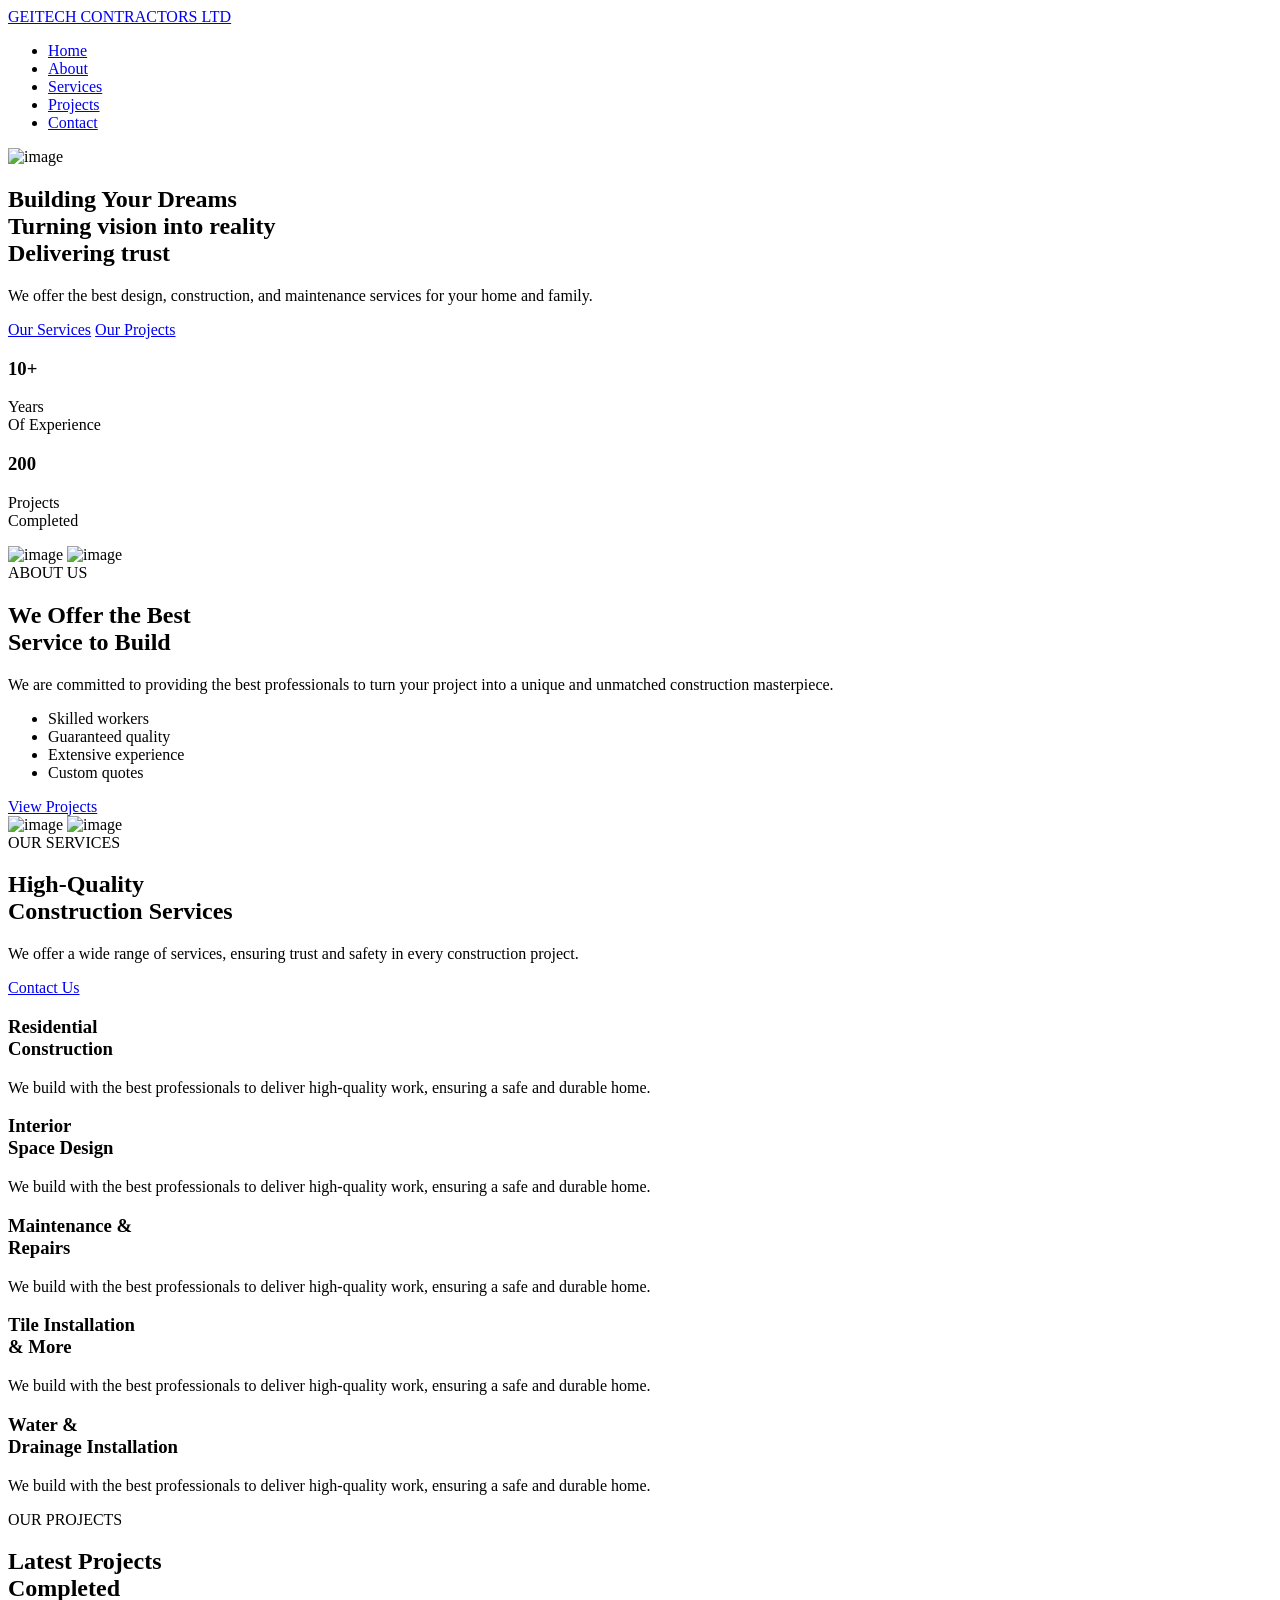
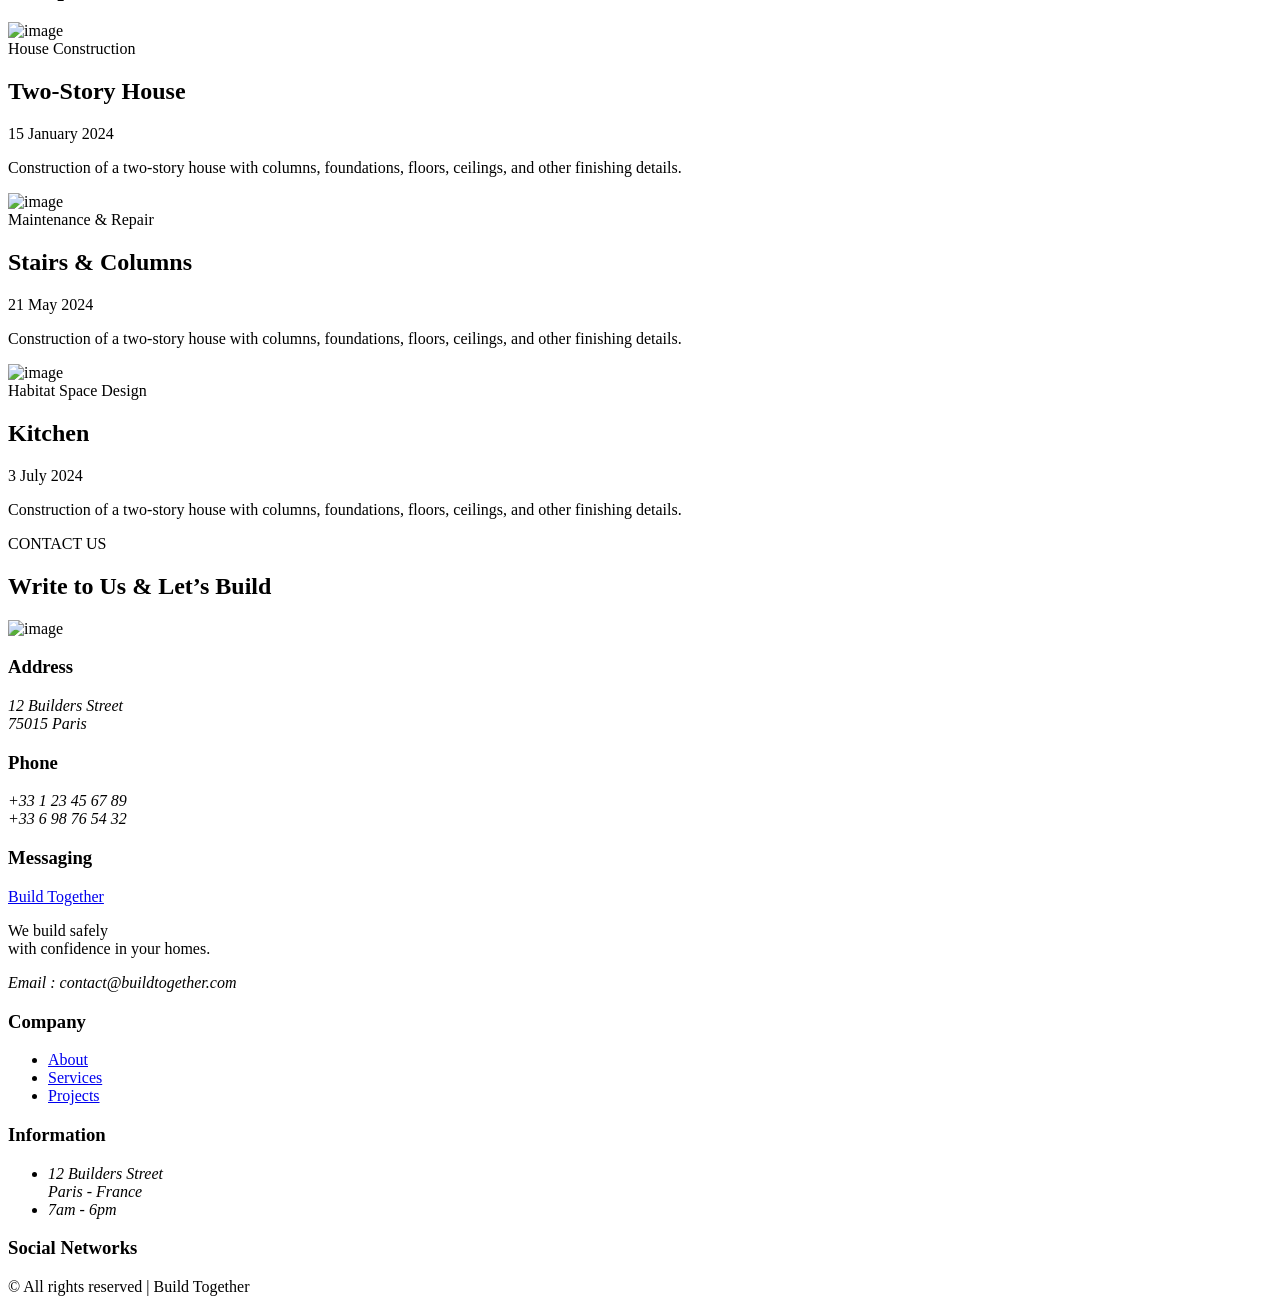
==== index.html @ 243b71b0 "Translate landing page copy to English" ====
<!DOCTYPE html>
<html lang="en">
  <head>
    <meta charset="UTF-8" />
    <meta name="viewport" content="width=device-width, initial-scale=1.0" />

    <!--=============== FAVICON ===============-->
    <link
      rel="shortcut icon"
      href="assets/img/favicon.png"
      type="image/x-icon" />

    <!--=============== REMIXICONS ===============-->
    <link
      rel="stylesheet"
      href="https://cdnjs.cloudflare.com/ajax/libs/remixicon/4.2.0/remixicon.css" />

    <!--=============== SWIPER CSS ===============-->
    <link rel="stylesheet" href="assets/css/swiper-bundle.min.css" />

    <!--=============== CSS ===============-->
    <link rel="stylesheet" href="assets/css/styles.css" />

    <title>Geitech Contractors Company Limited</title>
  </head>
  <body>
    <!--==================== HEADER ====================-->
    <header class="header" id="header">
      <nav class="nav container">
        <a href="#" class="nav__logo">
          <i class="ri-building-3-line"></i>
          <span>GEITECH CONTRACTORS LTD</span>
        </a>

        <div class="nav__menu" id="nav-menu">
          <ul class="nav__list">
            <li>
              <a href="#home" class="nav__link">Home</a>
            </li>

            <li>
              <a href="#about" class="nav__link">About</a>
            </li>

            <li>
              <a href="#services" class="nav__link">Services</a>
            </li>

            <li>
              <a href="#projects" class="nav__link">Projects</a>
            </li>

            <li>
              <a href="#contact" class="nav__link button">Contact</a>
            </li>
          </ul>

          <!-- Close Button -->
          <div class="nav__close" id="nav-close">
            <i class="ri-close-large-line"></i>
          </div>
        </div>

        <!-- Toggle button -->
        <div class="nav__toggle" id="nav-toggle">
          <i class="ri-apps-2-line"></i>
        </div>
      </nav>
    </header>

    <!--==================== MAIN ====================-->
    <main class="main">
      <!--==================== HOME ====================-->
      <section class="home section" id="home">
        <img
          src="assets/img/home-lines-bg.svg"
          alt="image"
          class="home__lines" />

        <div class="home__container container grid">
          <div class="home__content grid">
            <div class="home__data">
              <h1 class="home__title">
                Building Your Dreams <br />
                Turning vision into reality <br />
                Delivering trust
              </h1>

              <p class="home__description">
                We offer the best design, construction, and maintenance services for your home and family.
              </p>

              <div class="home__buttons">
                <a href="#services" class="button">Our Services</a>

                <a href="#projects" class="button__link">
                  <span>Our Projects</span>
                  <i class="ri-arrow-right-line"></i>
                </a>
              </div>
            </div>

            <div class="home__info">
              <div>
                <h3 class="home__info-title">10+</h3>
                <p class="home__info-description">Years<br />Of Experience</p>
              </div>

              <div>
                <h3 class="home__info-title">200</h3>
                <p class="home__info-description">
                  Projects <br />
                  Completed
                </p>
              </div>
            </div>
          </div>

          <div class="home__images">
            <img
              src="assets/img/home-img-1.png"
              alt="image"
              class="home__img-1" />
            <img
              src="assets/img/home-img-2.png"
              alt="image"
              class="home__img-2" />
          </div>
        </div>
      </section>

      <!--==================== ABOUT ====================-->
      <section class="about section" id="about">
        <div class="about__container container grid">
          <div class="about__data">
            <span class="section__subtitle">ABOUT US</span>
            <h2 class="section__title">
              We Offer the Best <br />
              Service to Build
            </h2>

            <p class="about__description">
              We are committed to providing the best professionals to turn your
              project into a unique and unmatched construction masterpiece.
            </p>

            <ul class="about__list grid">
              <li class="about__list-item">
                <i class="ri-checkbox-circle-line"></i>
                <span>Skilled workers</span>
              </li>

              <li class="about__list-item">
                <i class="ri-checkbox-circle-line"></i>
                <span>Guaranteed quality</span>
              </li>

              <li class="about__list-item">
                <i class="ri-checkbox-circle-line"></i>
                <span>Extensive experience</span>
              </li>

              <li class="about__list-item">
                <i class="ri-checkbox-circle-line"></i>
                <span>Custom quotes</span>
              </li>
            </ul>

            <a href="#projects" class="button">View Projects</a>
          </div>

          <div class="about__images">
            <img
              src="assets/img/about-img-1.png"
              alt="image"
              class="about__img-1" />
            <img
              src="assets/img/about-img-2.png"
              alt="image"
              class="about__img-2" />
          </div>
        </div>
      </section>
      <!--==================== SERVICES ====================-->
      <section class="services section" id="services">
        <div class="services__container container grid">
          <div class="services__data">
            <div>
              <span class="section__subtitle">OUR SERVICES</span>
              <h2 class="section__title">
                High-Quality <br />
                Construction Services
              </h2>
            </div>

            <p class="services__description">
              We offer a wide range of services, ensuring trust and safety in every construction project.
            </p>

            <a href="#contact" class="button">Contact Us</a>
          </div>

          <div class="services__swiper swiper">
            <div class="swiper-wrapper">
              <article class="services__card swiper-slide">
                <div class="services__icon">
                  <i class="ri-building-line"></i>
                </div>

                <h3 class="services__title">
                  Residential <br />
                  Construction
                </h3>

                <p>
                  We build with the best professionals to deliver high-quality work,
                  ensuring a safe and durable home.
                </p>
              </article>

              <article class="services__card swiper-slide">
                <div class="services__icon">
                  <i class="ri-home-office-line"></i>
                </div>

                <h3 class="services__title">
                  Interior <br />
                  Space Design
                </h3>

                <p>
                  We build with the best professionals to deliver high-quality work,
                  ensuring a safe and durable home.
                </p>
              </article>

              <article class="services__card swiper-slide">
                <div class="services__icon">
                  <i class="ri-tools-line"></i>
                </div>

                <h3 class="services__title">
                  Maintenance & <br />
                  Repairs
                </h3>

                <p>
                  We build with the best professionals to deliver high-quality work,
                  ensuring a safe and durable home.
                </p>
              </article>

              <article class="services__card swiper-slide">
                <div class="services__icon">
                  <i class="ri-box-3-line"></i>
                </div>

                <h3 class="services__title">
                  Tile Installation <br />
                  & More
                </h3>

                <p>
                  We build with the best professionals to deliver high-quality work,
                  ensuring a safe and durable home.
                </p>
              </article>

              <article class="services__card swiper-slide">
                <div class="services__icon">
                  <i class="ri-drop-line"></i>
                </div>
                <h3 class="services__title">
                  Water & <br />
                  Drainage Installation
                </h3>

                <p>
                  We build with the best professionals to deliver high-quality work,
                  ensuring a safe and durable home.
                </p>
              </article>
            </div>
          </div>

          <!-- Nav Buttons -->
          <div class="swiper-button-prev">
            <i class="ri-arrow-left-line"></i>
          </div>

          <div class="swiper-button-next">
            <i class="ri-arrow-right-line"></i>
          </div>
        </div>

        <div class="services__shape"></div>
      </section>

      <!--==================== PROJECTS ====================-->
      <section class="projects section" id="projects">
        <span class="section__subtitle">OUR PROJECTS</span>

        <h2 class="section__title">
          Latest Projects <br />
          Completed
        </h2>

        <div class="projects__container container grid">
          <article class="projects__card">
            <img
              src="assets/img/projects-img-1.png"
              alt="image"
              class="projects__img" />

            <div class="projects__data">
              <span>House Construction</span>
              <h2 class="projects__title">Two-Story House</h2>
              <span class="projects__date">15 January 2024</span>

              <p>
                Construction of a two-story house with columns, foundations,
                floors, ceilings, and other finishing details.
              </p>
            </div>
          </article>

          <article class="projects__card">
            <img
              src="assets/img/projects-img-2.png"
              alt="image"
              class="projects__img" />

            <div class="projects__data">
              <span>Maintenance & Repair</span>
              <h2 class="projects__title">Stairs & Columns</h2>
              <span class="projects__date">21 May 2024</span>

              <p>
                Construction of a two-story house with columns, foundations,
                floors, ceilings, and other finishing details.
              </p>
            </div>
          </article>

          <article class="projects__card">
            <img
              src="assets/img/projects-img-3.png"
              alt="image"
              class="projects__img" />

            <div class="projects__data">
              <span>Habitat Space Design</span>
              <h2 class="projects__title">Kitchen</h2>
              <span class="projects__date">3 July 2024</span>

              <p>
                Construction of a two-story house with columns, foundations,
                floors, ceilings, and other finishing details.
              </p>
            </div>
          </article>
        </div>
      </section>

      <!--==================== CONTACT ====================-->
      <section class="contact section" id="contact">
        <div class="container">
          <span class="section__subtitle">CONTACT US</span>
          <h2 class="section__title">Write to Us & Let’s Build</h2>

          <div class="contact__container grid">
            <img
              src="assets/img/contact-img.png"
              alt="image"
              class="contact__img" />

            <div class="contact__data grid">
              <div class="contact__card">
                <div class="contact__icon">
                  <i class="ri-map-pin-2-line"></i>
                </div>

                <h3 class="contact__title">Address</h3>
                <address class="contact__info">
                  12 Builders Street <br />75015 Paris
                </address>
              </div>

              <div class="contact__card">
                <div class="contact__icon">
                  <i class="ri-phone-line"></i>
                </div>

                <h3 class="contact__title">Phone</h3>
                <address class="contact__info">
                  +33 1 23 45 67 89 <br />
                  +33 6 98 76 54 32
                </address>
              </div>

              <div class="contact__card">
                <div class="contact__icon">
                  <i class="ri-message-3-line"></i>
                </div>

                <h3 class="contact__title">Messaging</h3>
                <div class="contact__social">
                  <a
                    href="https://api.whatsapp.com/send?phone=51123456789&text=Hello, I would like more information!"
                    target="_blank"
                    class="contact__social-link">
                    <i class="ri-whatsapp-line"></i>
                  </a>
                  <a
                    href="https://www.messenger.com/"
                    target="_blank"
                    class="contact__social-link">
                    <i class="ri-messenger-line"></i>
                  </a>

                  <a
                    href="https://telegram.org/"
                    target="_blank"
                    class="contact__social-link">
                    <i class="ri-telegram-line"></i>
                  </a>
                </div>
              </div>
            </div>
          </div>
        </div>
      </section>
    </main>

    <!--==================== FOOTER ====================-->
    <footer class="footer">
      <div class="footer__container container grid">
        <div>
          <a href="#" class="footer__logo">
            <i class="ri-building-3-line"></i>
            <span>Build Together</span>
          </a>

          <p class="footer__description">
            We build safely <br />
            with confidence in your homes.
          </p>

          <address class="footer__email">
            Email : contact@buildtogether.com
          </address>
        </div>

        <div class="footer__content grid">
          <div>
            <h3 class="footer__title">Company</h3>

            <ul class="footer__links">
              <li>
                <a href="#about" class="footer__link">About</a>
              </li>

              <li>
                <a href="#services" class="footer__link">Services</a>
              </li>
              <li>
                <a href="#projects" class="footer__link">Projects</a>
              </li>
            </ul>
          </div>

          <div>
            <h3 class="footer__title">Information</h3>

            <ul class="footer__list">
              <li>
                <address class="footer__info">
                  12 Builders Street <br />Paris - France
                </address>
              </li>

              <li>
                <address class="footer__info">7am - 6pm</address>
              </li>
            </ul>
          </div>

          <div>
            <h3 class="footer__title">Social Networks</h3>

            <div class="footer__social">
              <a
                href="https://www.facebook.com/"
                target="-blanck"
                class="footer__social-link"
                ><i class="ri-facebook-circle-line"></i
              ></a>

              <a
                href="https://www.instagram.com/"
                target="-blanck"
                class="footer__social-link"
                ><i class="ri-instagram-line"></i
              ></a>

              <a
                href="https://www.youtube.com/"
                target="-blanck"
                class="footer__social-link"
                ><i class="ri-youtube-line"></i
              ></a>
            </div>
          </div>
        </div>
      </div>

      <span class="footer__copy">
        &#169; All rights reserved | Build Together
      <i class="ri-arrow-up-line"></i>
    </a>
    <!--=============== SCROLLREVEAL ===============-->
    <script src="assets/js/scrollreveal.min.js"></script>

    <!--=============== SWIPER JS ===============-->
    <script src="assets/js/swiper-bundle.min.js"></script>

    <!--=============== MAIN JS ===============-->
    <script src="assets/js/main.js"></script>
  </body>
</html>
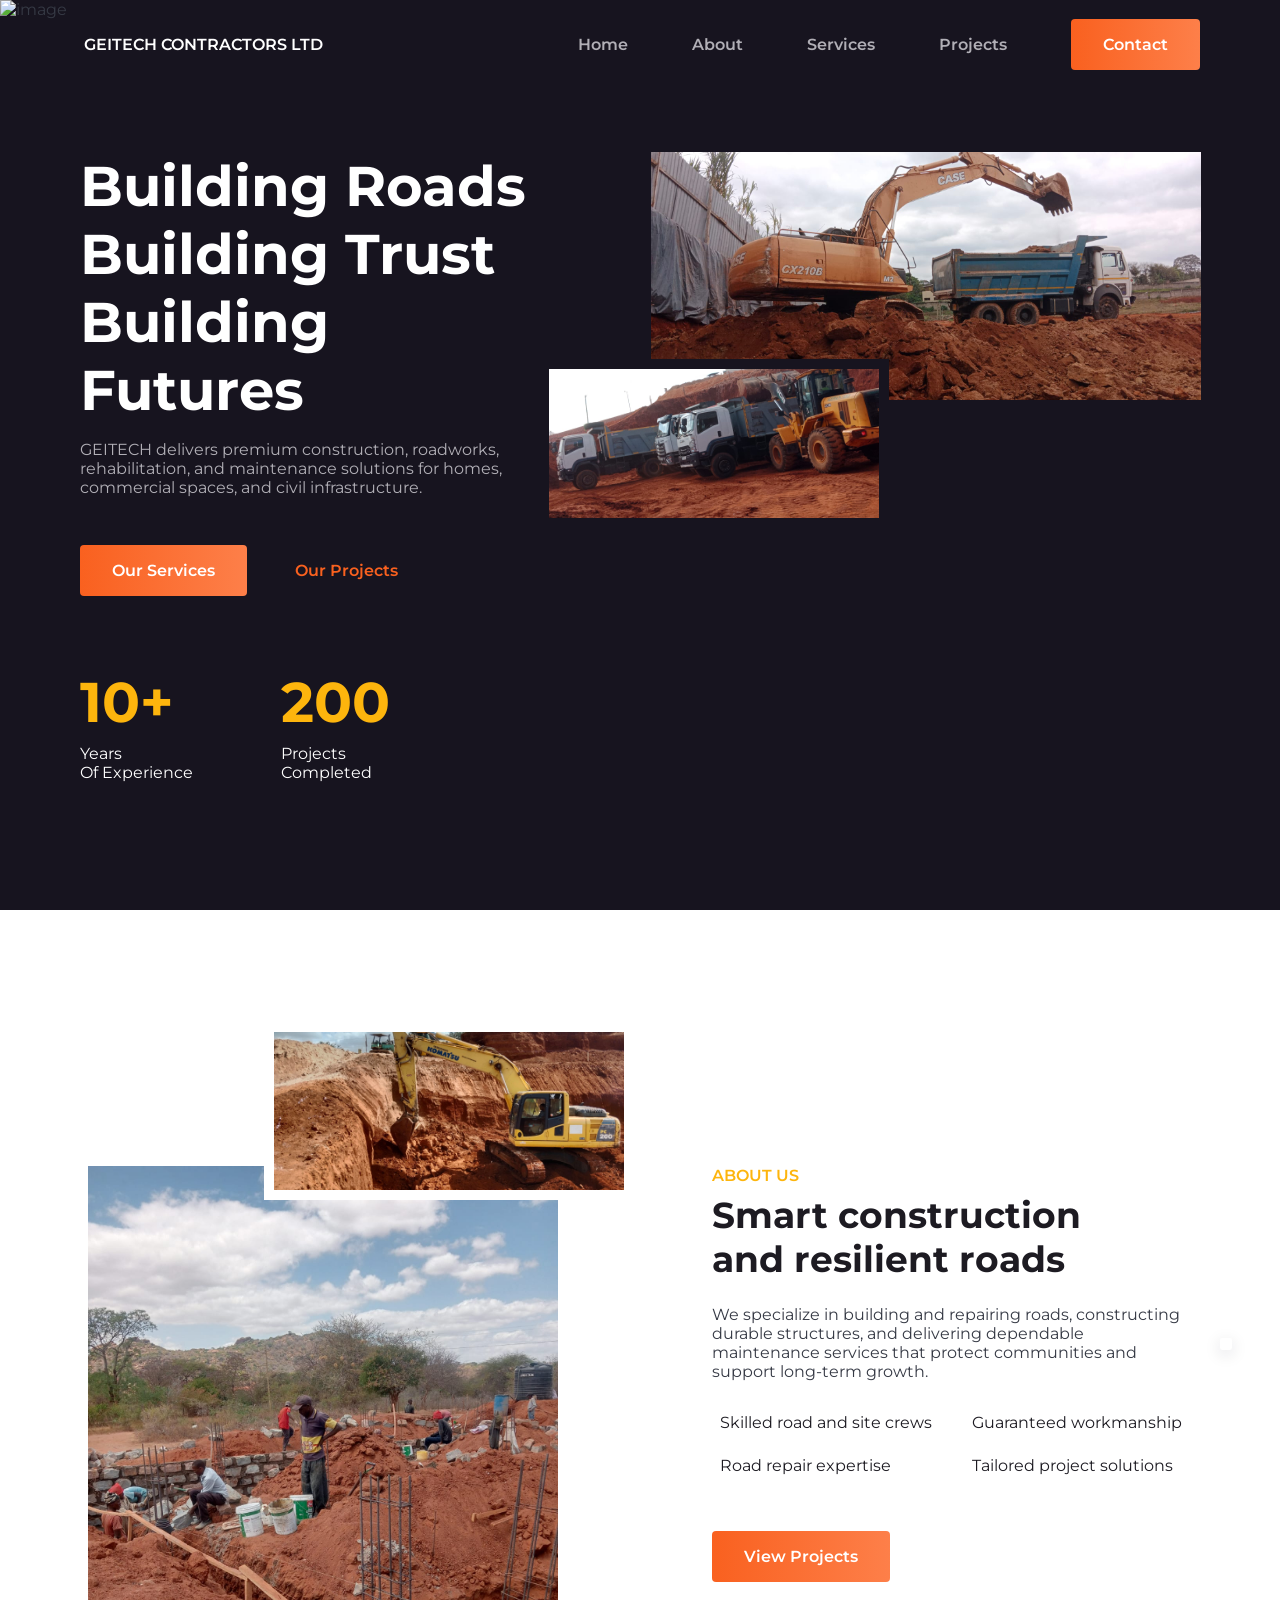
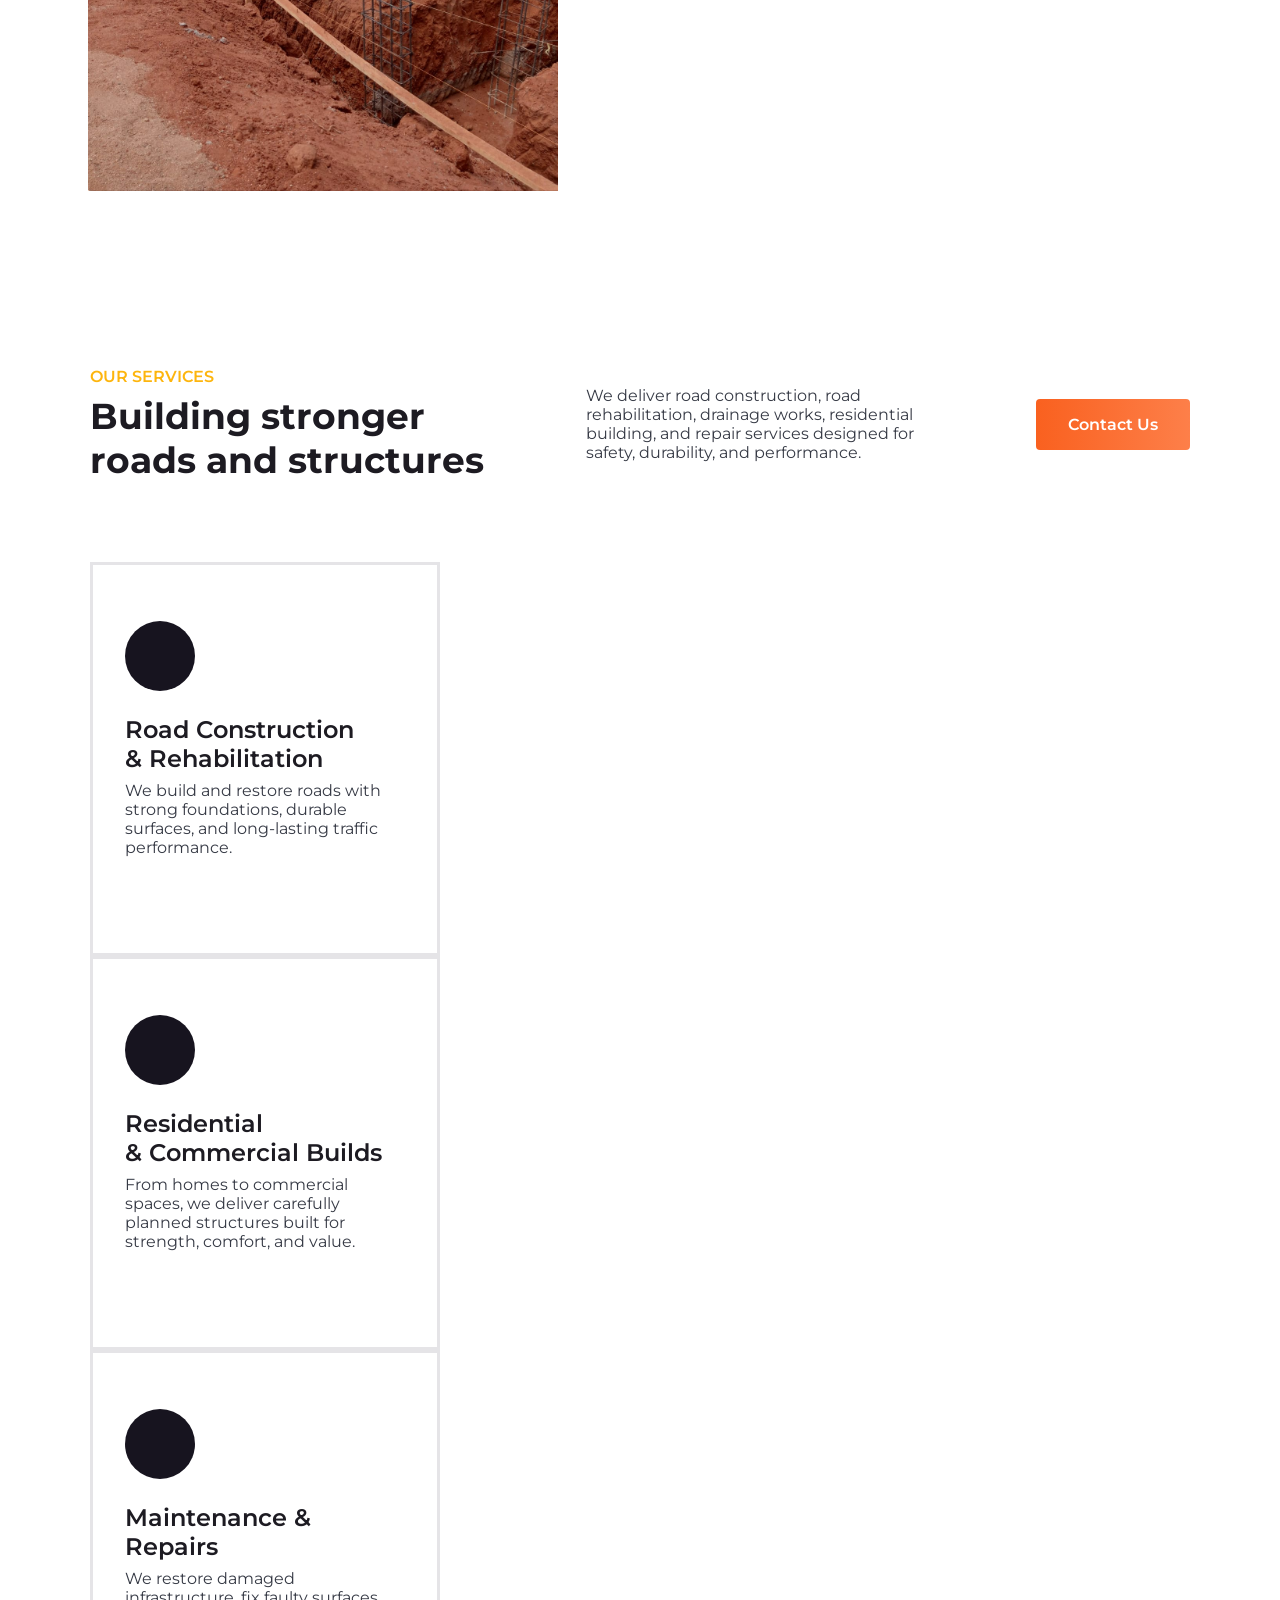
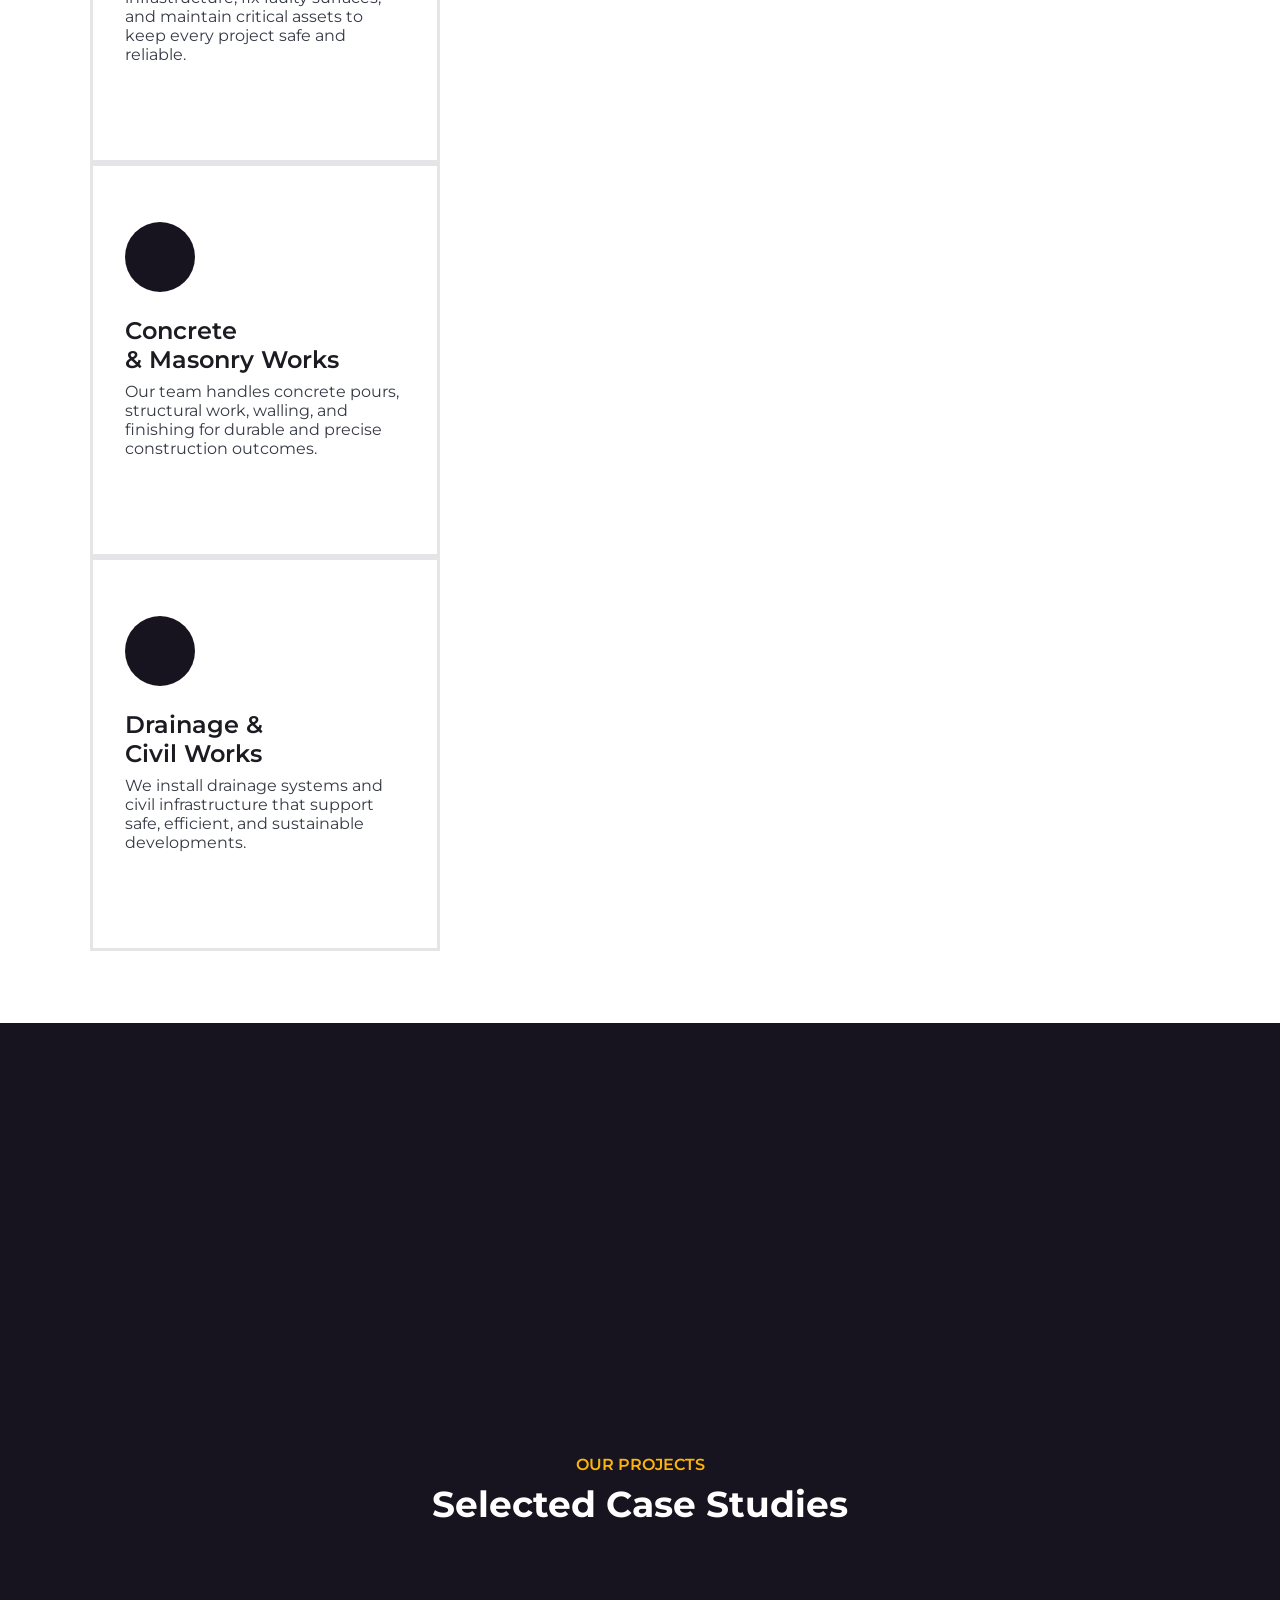
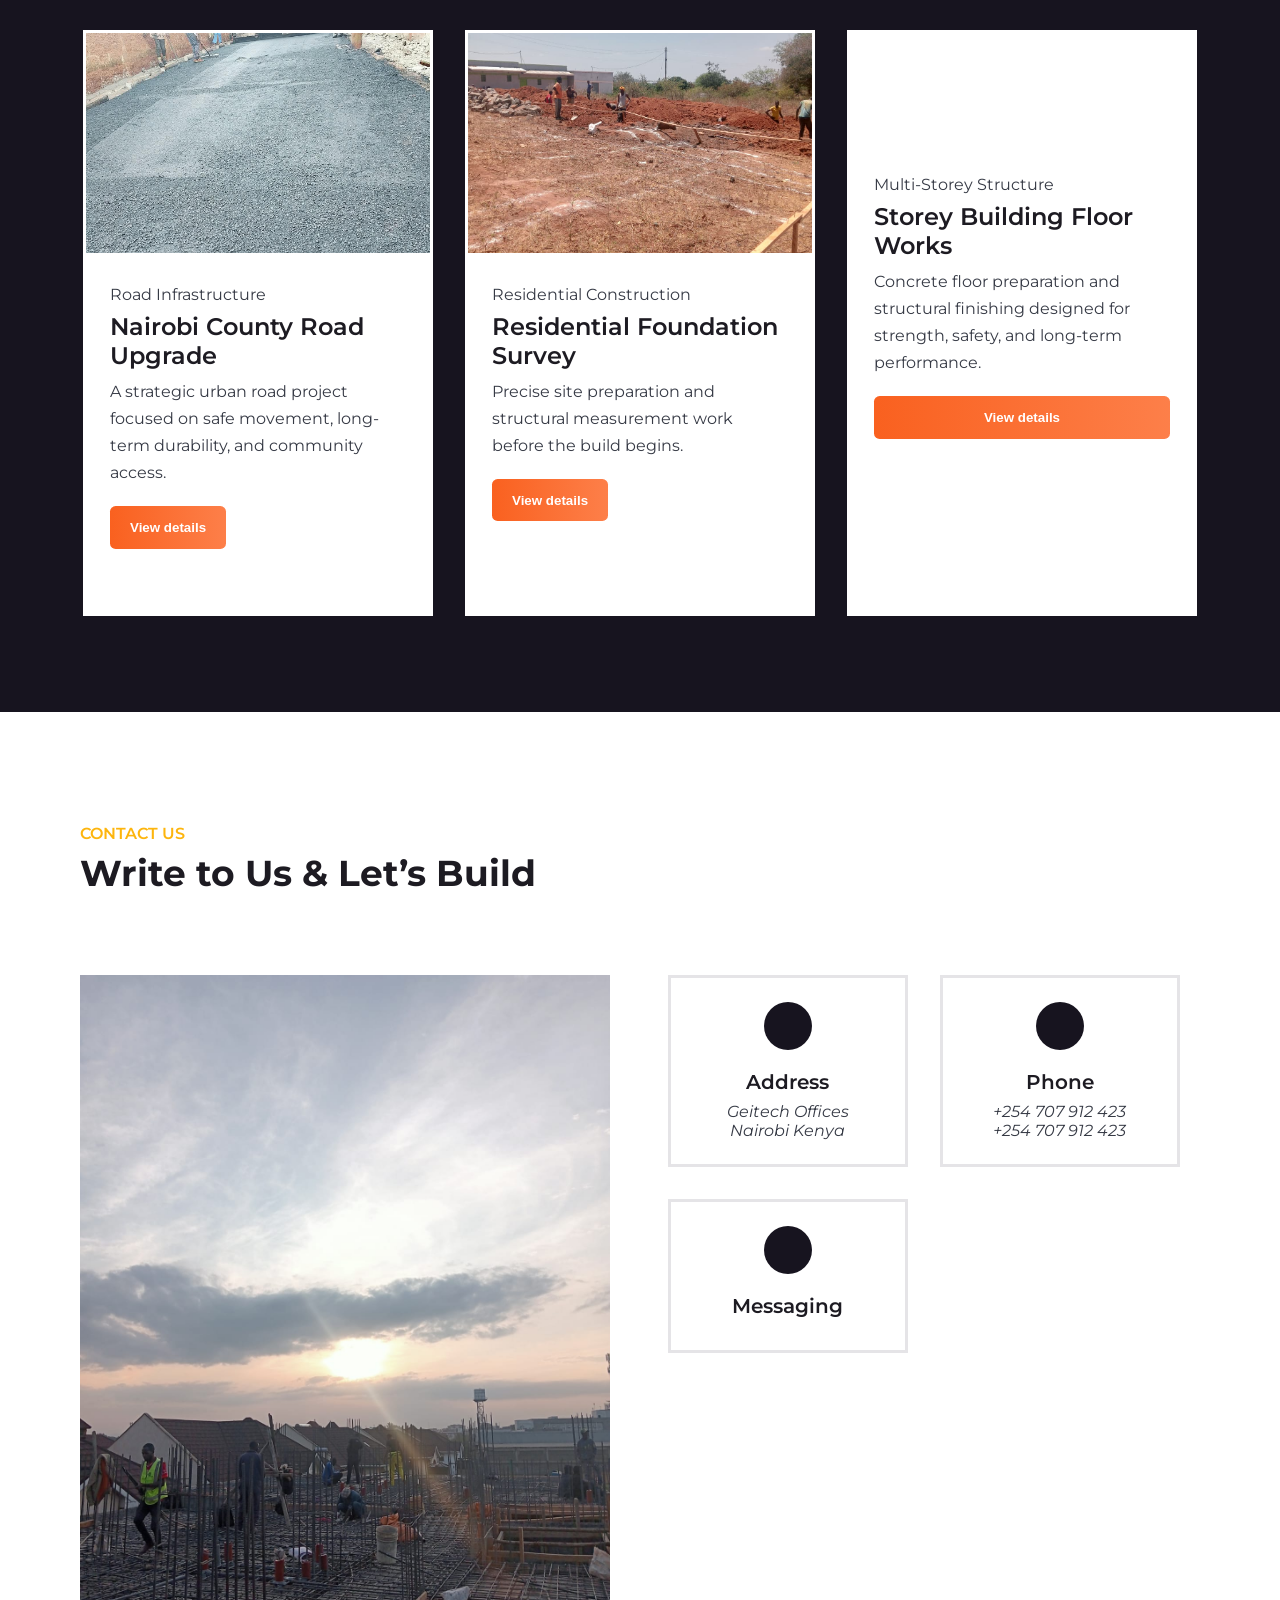
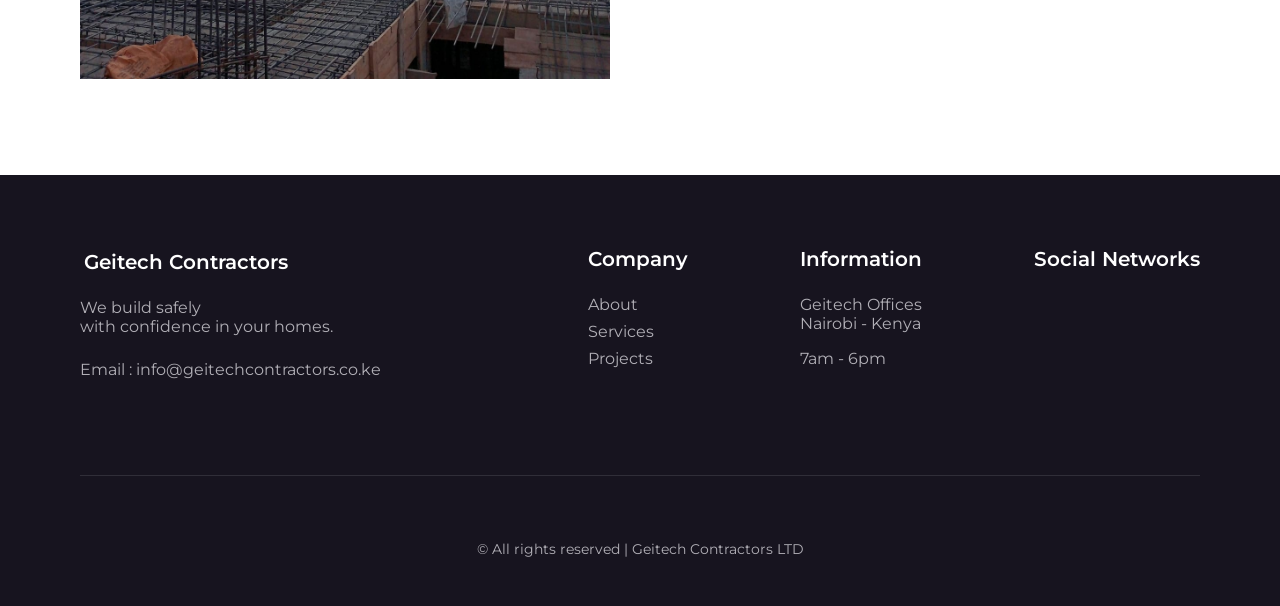
==== commit bbc8d13f: "Update project case studies and branding" ====
--- a/index.html
+++ b/index.html
@@ -7,7 +7,7 @@
     <!--=============== FAVICON ===============-->
     <link
       rel="shortcut icon"
-      href="assets/img/favicon.png"
+      href="assets/img/logo.svg"
       type="image/x-icon" />
 
     <!--=============== REMIXICONS ===============-->
@@ -81,13 +81,13 @@
           <div class="home__content grid">
             <div class="home__data">
               <h1 class="home__title">
-                Building Your Dreams <br />
-                Turning vision into reality <br />
-                Delivering trust
+                Building Roads <br />
+                Building Trust <br />
+                Building Futures
               </h1>
 
               <p class="home__description">
-                We offer the best design, construction, and maintenance services for your home and family.
+                GEITECH delivers premium construction, roadworks, rehabilitation, and maintenance solutions for homes, commercial spaces, and civil infrastructure.
               </p>
 
               <div class="home__buttons">
@@ -135,34 +135,33 @@
           <div class="about__data">
             <span class="section__subtitle">ABOUT US</span>
             <h2 class="section__title">
-              We Offer the Best <br />
-              Service to Build
+              Smart construction <br />
+              and resilient roads
             </h2>
 
             <p class="about__description">
-              We are committed to providing the best professionals to turn your
-              project into a unique and unmatched construction masterpiece.
+              We specialize in building and repairing roads, constructing durable structures, and delivering dependable maintenance services that protect communities and support long-term growth.
             </p>
 
             <ul class="about__list grid">
               <li class="about__list-item">
                 <i class="ri-checkbox-circle-line"></i>
-                <span>Skilled workers</span>
+                <span>Skilled road and site crews</span>
               </li>
 
               <li class="about__list-item">
                 <i class="ri-checkbox-circle-line"></i>
-                <span>Guaranteed quality</span>
+                <span>Guaranteed workmanship</span>
               </li>
 
               <li class="about__list-item">
                 <i class="ri-checkbox-circle-line"></i>
-                <span>Extensive experience</span>
+                <span>Road repair expertise</span>
               </li>
 
               <li class="about__list-item">
                 <i class="ri-checkbox-circle-line"></i>
-                <span>Custom quotes</span>
+                <span>Tailored project solutions</span>
               </li>
             </ul>
 
@@ -188,13 +187,13 @@
             <div>
               <span class="section__subtitle">OUR SERVICES</span>
               <h2 class="section__title">
-                High-Quality <br />
-                Construction Services
+                Building stronger <br />
+                roads and structures
               </h2>
             </div>
 
             <p class="services__description">
-              We offer a wide range of services, ensuring trust and safety in every construction project.
+              We deliver road construction, road rehabilitation, drainage works, residential building, and repair services designed for safety, durability, and performance.
             </p>
 
             <a href="#contact" class="button">Contact Us</a>
@@ -204,17 +203,17 @@
             <div class="swiper-wrapper">
               <article class="services__card swiper-slide">
                 <div class="services__icon">
-                  <i class="ri-building-line"></i>
+                  <i class="ri-road-map-line"></i>
                 </div>
 
                 <h3 class="services__title">
-                  Residential <br />
-                  Construction
+                  Road Construction <br />
+                  & Rehabilitation
                 </h3>
 
                 <p>
-                  We build with the best professionals to deliver high-quality work,
-                  ensuring a safe and durable home.
+                  We build and restore roads with strong foundations, durable surfaces,
+                  and long-lasting traffic performance.
                 </p>
               </article>
 
@@ -224,13 +223,13 @@
                 </div>
 
                 <h3 class="services__title">
-                  Interior <br />
-                  Space Design
+                  Residential <br />
+                  & Commercial Builds
                 </h3>
 
                 <p>
-                  We build with the best professionals to deliver high-quality work,
-                  ensuring a safe and durable home.
+                  From homes to commercial spaces, we deliver carefully planned structures
+                  built for strength, comfort, and value.
                 </p>
               </article>
 
@@ -245,8 +244,8 @@
                 </h3>
 
                 <p>
-                  We build with the best professionals to deliver high-quality work,
-                  ensuring a safe and durable home.
+                  We restore damaged infrastructure, fix faulty surfaces, and maintain
+                  critical assets to keep every project safe and reliable.
                 </p>
               </article>
 
@@ -256,13 +255,13 @@
                 </div>
 
                 <h3 class="services__title">
-                  Tile Installation <br />
-                  & More
+                  Concrete <br />
+                  & Masonry Works
                 </h3>
 
                 <p>
-                  We build with the best professionals to deliver high-quality work,
-                  ensuring a safe and durable home.
+                  Our team handles concrete pours, structural work, walling, and finishing
+                  for durable and precise construction outcomes.
                 </p>
               </article>
 
@@ -271,13 +270,13 @@
                   <i class="ri-drop-line"></i>
                 </div>
                 <h3 class="services__title">
-                  Water & <br />
-                  Drainage Installation
+                  Drainage & <br />
+                  Civil Works
                 </h3>
 
                 <p>
-                  We build with the best professionals to deliver high-quality work,
-                  ensuring a safe and durable home.
+                  We install drainage systems and civil infrastructure that support safe,
+                  efficient, and sustainable developments.
                 </p>
               </article>
             </div>
@@ -301,66 +300,83 @@
         <span class="section__subtitle">OUR PROJECTS</span>
 
         <h2 class="section__title">
-          Latest Projects <br />
-          Completed
+          Selected Case Studies
         </h2>
 
         <div class="projects__container container grid">
-          <article class="projects__card">
+          <article class="projects__card" data-project="road">
             <img
               src="assets/img/projects-img-1.png"
-              alt="image"
+              alt="Road infrastructure project in Nairobi County"
               class="projects__img" />
 
             <div class="projects__data">
-              <span>House Construction</span>
-              <h2 class="projects__title">Two-Story House</h2>
-              <span class="projects__date">15 January 2024</span>
-
+              <span>Road Infrastructure</span>
+              <h2 class="projects__title">Nairobi County Road Upgrade</h2>
               <p>
-                Construction of a two-story house with columns, foundations,
-                floors, ceilings, and other finishing details.
+                A strategic urban road project focused on safe movement, long-term durability, and community access.
               </p>
+              <button class="project__button" type="button" data-project="road">
+                View details
+              </button>
             </div>
           </article>
 
-          <article class="projects__card">
+          <article class="projects__card" data-project="foundation">
             <img
               src="assets/img/projects-img-2.png"
-              alt="image"
+              alt="House foundation measurement before construction"
               class="projects__img" />
 
             <div class="projects__data">
-              <span>Maintenance & Repair</span>
-              <h2 class="projects__title">Stairs & Columns</h2>
-              <span class="projects__date">21 May 2024</span>
-
+              <span>Residential Construction</span>
+              <h2 class="projects__title">Residential Foundation Survey</h2>
               <p>
-                Construction of a two-story house with columns, foundations,
-                floors, ceilings, and other finishing details.
+                Precise site preparation and structural measurement work before the build begins.
               </p>
+              <button class="project__button" type="button" data-project="foundation">
+                View details
+              </button>
             </div>
           </article>
 
-          <article class="projects__card">
-            <img
-              src="assets/img/projects-img-3.png"
-              alt="image"
-              class="projects__img" />
-
-            <div class="projects__data">
-              <span>Habitat Space Design</span>
-              <h2 class="projects__title">Kitchen</h2>
-              <span class="projects__date">3 July 2024</span>
-
+          <article class="projects__card projects__card--text-only" data-project="flooring">
+            <div class="projects__data projects__data--text-only">
+              <span>Multi-Storey Structure</span>
+              <h2 class="projects__title">Storey Building Floor Works</h2>
               <p>
-                Construction of a two-story house with columns, foundations,
-                floors, ceilings, and other finishing details.
+                Concrete floor preparation and structural finishing designed for strength, safety, and long-term performance.
               </p>
+              <button class="project__button" type="button" data-project="flooring">
+                View details
+              </button>
             </div>
           </article>
         </div>
       </section>
+
+      <div class="project-modal" id="project-modal" aria-hidden="true">
+        <div class="project-modal__content">
+          <button class="project-modal__close" type="button" aria-label="Close project details">
+            <i class="ri-close-line"></i>
+          </button>
+
+          <div class="project-modal__body">
+            <img
+              id="modal-image"
+              src=""
+              alt=""
+              class="project-modal__image" />
+
+            <div class="project-modal__text">
+              <span class="section__subtitle project-modal__eyebrow" id="modal-category"></span>
+              <h3 id="modal-title"></h3>
+              <p class="project-modal__location" id="modal-location"></p>
+              <div class="project-modal__details" id="modal-details"></div>
+            </div>
+          </div>
+        </div>
+      </div>
 
       <!--==================== CONTACT ====================-->
       <section class="contact section" id="contact">
@@ -382,7 +398,7 @@
 
                 <h3 class="contact__title">Address</h3>
                 <address class="contact__info">
-                  12 Builders Street <br />75015 Paris
+                  Geitech Offices <br />Nairobi Kenya
                 </address>
               </div>
 
@@ -393,8 +409,8 @@
 
                 <h3 class="contact__title">Phone</h3>
                 <address class="contact__info">
-                  +33 1 23 45 67 89 <br />
-                  +33 6 98 76 54 32
+                  +254 707 912 423 <br />
+                  +254 707 912 423
                 </address>
               </div>
 
@@ -406,7 +422,7 @@
                 <h3 class="contact__title">Messaging</h3>
                 <div class="contact__social">
                   <a
-                    href="https://api.whatsapp.com/send?phone=51123456789&text=Hello, I would like more information!"
+                    href="https://api.whatsapp.com/send?phone=254707912423&text=Hello, I would like more information on your Construction services!"
                     target="_blank"
                     class="contact__social-link">
                     <i class="ri-whatsapp-line"></i>
@@ -438,7 +454,7 @@
         <div>
           <a href="#" class="footer__logo">
             <i class="ri-building-3-line"></i>
-            <span>Build Together</span>
+            <span>Geitech Contractors</span>
           </a>
 
           <p class="footer__description">
@@ -447,7 +463,7 @@
           </p>
 
           <address class="footer__email">
-            Email : contact@buildtogether.com
+            Email : info@geitechcontractors.co.ke
           </address>
         </div>
 
@@ -475,7 +491,7 @@
             <ul class="footer__list">
               <li>
                 <address class="footer__info">
-                  12 Builders Street <br />Paris - France
+                  Geitech Offices <br />Nairobi - Kenya
                 </address>
               </li>
 
@@ -515,9 +531,15 @@
       </div>
 
       <span class="footer__copy">
-        &#169; All rights reserved | Build Together
+        &#169; All rights reserved | Geitech Contractors LTD
+      </span>
+    </footer>
+
+    <!--========== SCROLL UP ==========-->
+    <a href="#" class="scrollup" id="scroll-up">
       <i class="ri-arrow-up-line"></i>
     </a>
+
     <!--=============== SCROLLREVEAL ===============-->
     <script src="assets/js/scrollreveal.min.js"></script>
 
--- a/assets/css/styles.css
+++ b/assets/css/styles.css
@@ -0,0 +1,1131 @@
+@import url("https://fonts.googleapis.com/css2?family=Montserrat:wght@100..900&display=swap");
+
+:root {
+  --header-height: 3.5rem;
+
+  --first-color: hsl(18, 95%, 55%);
+  --second-color: hsl(42, 98%, 52%);
+  --first-gradient: linear-gradient(
+    90deg,
+    hsl(18, 95%, 55%),
+    hsl(18, 98%, 64%)
+  );
+  --title-color: hsl(255, 12%, 12%);
+  --text-color: hsl(225, 12%, 24%);
+  --text-color-light: hsl(255, 4%, 70%);
+  --body-color: hsl(0, 0%, 100%);
+  --container-color: hsl(0, 0%, 100%);
+  --white-color: hsl(0, 0%, 100%);
+  --black-color: hsl(255, 20%, 10%);
+  --gray-border: hsl(255, 6%, 90%);
+  --black-border: hsl(255, 10%, 20%);
+
+  --body-font: "Montserrat", sans-serif;
+  --big-font-size: 2.25rem;
+  --h1-font-size: 1.5rem;
+  --h2-font-size: 1.25rem;
+  --h3-font-size: 1rem;
+  --normal-font-size: 0.938rem;
+  --small-font-size: 0.813rem;
+
+  --font-regular: 400;
+  --font-medium: 500;
+  --font-semi-bold: 600;
+  --font-bold: 700;
+
+  --z-tooltip: 10;
+  --z-fixed: 100;
+}
+
+@media screen and (min-width: 1150px) {
+  :root {
+    --big-font-size: 3.5rem;
+    --h1-font-size: 2.25rem;
+    --h2-font-size: 1.5rem;
+    --h3-font-size: 1.25rem;
+    --normal-font-size: 1rem;
+    --small-font-size: 0.875rem;
+  }
+}
+
+/*=============== BASE ===============*/
+* {
+  box-sizing: border-box;
+  padding: 0;
+  margin: 0;
+}
+
+html {
+  scroll-behavior: smooth;
+}
+
+body {
+  font-family: var(--body-font);
+  font-size: var(--normal-font-size);
+  background-color: var(--body-color);
+  color: var(--text-color);
+}
+
+h1,
+h2,
+h3,
+h4 {
+  color: var(--title-color);
+  font-weight: var(--font-semi-bold);
+}
+
+ul {
+  list-style: none;
+}
+
+a {
+  text-decoration: none;
+}
+
+img {
+  display: block;
+  max-width: 100%;
+  height: auto;
+}
+
+/*=============== REUSABLE CSS CLASSES ===============*/
+.container {
+  max-width: 1120px;
+  margin-inline: 1.5rem;
+}
+
+.grid {
+  display: grid;
+  gap: 1.5rem;
+}
+
+.section {
+  padding-block: 5rem 1rem;
+}
+.section__title,
+.section__subtitle {
+  text-align: center;
+}
+
+.section__title {
+  font-size: var(--h1-font-size);
+  font-weight: var(--font-bold);
+  margin-bottom: 1.5rem;
+}
+
+.section__subtitle {
+  display: block;
+  font-size: var(--normal-font-size);
+  font-weight: var(--font-semi-bold);
+  color: var(--second-color);
+  margin-bottom: 0.5rem;
+}
+
+.main {
+  overflow: hidden;
+}
+
+/*=============== HEADER & NAV ===============*/
+.header {
+  position: fixed;
+  width: 100%;
+  top: 0;
+  left: 0;
+  background-color: transparent;
+  z-index: var(--z-fixed);
+  transition: background-color 0.4s;
+}
+
+.nav {
+  position: relative;
+  height: var(--header-height);
+  display: flex;
+  justify-content: space-between;
+  align-items: center;
+}
+
+.nav__logo {
+  display: flex;
+  align-items: center;
+  column-gap: 0.25rem;
+}
+
+.nav__logo span {
+  color: var(--white-color);
+  font-weight: var(--font-semi-bold);
+  transition: color 0.4s;
+}
+
+.nav__logo i {
+  color: var(--first-color);
+  font-size: 1.5rem;
+}
+
+.nav__toggle,
+.nav__close {
+  font-size: 1.5rem;
+  color: var(--white-color);
+  cursor: pointer;
+  transition: color 0.4s;
+}
+
+/* Navigation for Mobile Devices */
+@media screen and (max-width: 1150px) {
+  .nav__menu {
+    position: fixed;
+    top: -100%;
+    right: 0;
+    background-color: var(--black-color);
+    width: 80%;
+    height: 100%;
+    padding: 7.5rem 3.5rem 0;
+    border-left: 2px solid var(--black-border);
+    transition: top 0.4s;
+  }
+}
+
+.nav__list {
+  display: flex;
+  flex-direction: column;
+  row-gap: 3.5rem;
+}
+
+.nav__link {
+  color: var(--text-color-light);
+  font-weight: var(--font-semi-bold);
+  transition: color 0.4s;
+}
+
+.nav__link:hover {
+  color: var(--first-color);
+}
+
+.nav__close {
+  position: absolute;
+  top: 1rem;
+  right: 1.5rem;
+}
+
+/* Show Menu */
+.show-menu {
+  top: 0;
+}
+
+/* Change Background Header */
+.bg-header {
+  background-color: var(--body-color);
+  box-shadow: 0 4px 16px hsla(255, 90%, 8%, 0.1);
+}
+
+.bg-header .nav__logo span,
+.bg-header .nav__toggle {
+  color: var(--title-color);
+}
+
+/* Active Link */
+.active-link {
+  color: var(--first-color);
+}
+
+/*=============== HOME ===============*/
+.home {
+  position: relative;
+  background-color: var(--black-color);
+}
+
+.home__container {
+  position: relative;
+  row-gap: 3rem;
+  padding-block: 2.5rem 6rem;
+}
+
+.home__content {
+  row-gap: 2.5rem;
+}
+
+.home__data {
+  text-align: center;
+}
+
+.home__title {
+  color: var(--white-color);
+  font-size: var(--big-font-size);
+  font-weight: var(--font-bold);
+  margin-bottom: 1rem;
+}
+
+.home__description {
+  margin-bottom: 2.5rem;
+  color: var(--text-color-light);
+}
+
+.home__buttons {
+  display: flex;
+  justify-content: center;
+  align-items: center;
+  gap: 1rem;
+}
+
+.home__info {
+  display: flex;
+  justify-content: center;
+  column-gap: 4.5rem;
+}
+
+.home__info-title {
+  color: var(--second-color);
+  font-size: var(--big-font-size);
+  font-weight: var(--font-bold);
+  margin-bottom: 0.5rem;
+}
+
+.home__info-description {
+  font-size: var(--small-font-size);
+  color: var(--white-color);
+}
+
+.home__images {
+  position: relative;
+  justify-self: center;
+}
+
+.home__img-1 {
+  width: 250px;
+  margin-left: 3.5rem;
+}
+
+.home__img-2 {
+  width: 150px;
+  border: 5px solid var(--black-color);
+  position: absolute;
+  left: 0;
+  bottom: -3.5rem;
+}
+
+.home__lines {
+  position: absolute;
+  top: 0;
+  left: 0;
+  width: 100%;
+  height: 100%;
+  object-fit: cover;
+  object-position: right;
+}
+
+@media screen and (max-width: 767px) {
+  .home__lines {
+    display: none;
+  }
+}
+
+/*=============== BUTTON ===============*/
+.button {
+  display: inline-flex;
+  background: var(--first-gradient);
+  color: var(--white-color);
+  font-weight: var(--font-semi-bold);
+  padding: 1rem 2rem;
+  border-radius: 0.25rem;
+  transition: box-shadow 0.4s;
+}
+
+.button:hover {
+  box-shadow: 0 8px 32px hsla(18, 95%, 55%, 0.3);
+  color: var(--white-color);
+}
+
+.button__link {
+  display: flex;
+  align-items: center;
+  column-gap: 0.25rem;
+  color: var(--first-color);
+}
+
+.button__link span {
+  font-weight: var(--font-semi-bold);
+}
+
+.button__link i {
+  font-size: 1.5rem;
+  transition: transform 0.4s;
+}
+
+.button__link:hover i {
+  transform: translateX(0.25rem);
+}
+
+/*=============== ABOUT ===============*/
+.about__container {
+  row-gap: 8rem;
+}
+
+.about__data {
+  text-align: center;
+}
+
+.about__description {
+  margin-bottom: 2rem;
+}
+
+.about__list {
+  text-align: initial;
+  grid-template-columns: repeat(2, 130px);
+  justify-content: center;
+  gap: 1.5rem;
+  margin-bottom: 2.5rem;
+}
+
+.about__list-item {
+  display: flex;
+  column-gap: 0.5rem;
+  color: var(--title-color);
+}
+
+.about__list-item i {
+  font-size: 1.25rem;
+  color: var(--first-color);
+}
+
+.about__images {
+  position: relative;
+  justify-self: center;
+}
+
+.about__img-1 {
+  width: 200px;
+  border: 5px solid var(--body-color);
+  position: absolute;
+  top: -5rem;
+  left: 6rem;
+}
+
+.about__img-2 {
+  width: 250px;
+  margin-right: 2.5rem;
+}
+
+/*=============== SERVICES ===============*/
+.services {
+  position: relative;
+}
+
+.services__container {
+  position: relative;
+  row-gap: 3rem;
+}
+
+.services__data {
+  text-align: center;
+}
+
+.services__description {
+  margin-bottom: 2rem;
+}
+
+.services__card {
+  width: 260px;
+  background-color: var(--container-color);
+  border: 2px solid var(--gray-border);
+  padding: 2rem 1rem 3.5rem;
+  transition: border-color 0.4s;
+}
+
+.services__card:hover {
+  border-color: var(--first-color);
+}
+
+.services__icon {
+  width: 70px;
+  height: 70px;
+  background-color: var(--black-color);
+  color: var(--white-color);
+  border-radius: 50%;
+  display: grid;
+  place-items: center;
+  font-size: 2.5rem;
+  margin-bottom: 1.5rem;
+}
+
+.services__title {
+  font-size: var(--h2-font-size);
+  margin-bottom: 0.5rem;
+}
+
+.services__shape {
+  position: absolute;
+  width: 100%;
+  height: 245px;
+  background-color: var(--black-color);
+  bottom: -0.675rem;
+  left: 0;
+}
+
+/* Swiper Class */
+.swiper {
+  margin-inline: initial;
+  padding-bottom: 4rem;
+}
+
+.swiper-button-prev::after,
+.swiper-button-next::after {
+  content: "";
+}
+
+.swiper-button-prev,
+.swiper-button-next {
+  top: initial;
+  bottom: 0;
+  width: 32px;
+  height: 32px;
+  background-color: var(--container-color);
+  box-shadow: 0 2px 8px hsla(255, 8%, 4%, 0.1);
+  border-radius: 50%;
+  font-size: 1.5rem;
+  color: var(--title-color);
+}
+
+.swiper-button-prev {
+  left: calc(50% - 3rem);
+}
+
+.swiper-button-next {
+  right: calc(50% - 3rem);
+}
+
+/*=============== PROJECTS ===============*/
+.projects {
+  background-color: var(--black-color);
+}
+
+.projects .section__title {
+  color: var(--white-color);
+}
+
+.projects__container {
+  padding-block: 1.5rem 3rem;
+}
+
+.projects__card {
+  background-color: var(--container-color);
+  border: 2px solid transparent;
+  transition: border-color 0.4s, transform 0.4s;
+  overflow: hidden;
+}
+
+.projects__card:hover {
+  border-color: var(--first-color);
+  transform: translateY(-4px);
+}
+
+.projects__card--text-only {
+  display: flex;
+  align-items: stretch;
+}
+
+.projects__img {
+  width: 100%;
+  height: 220px;
+  object-fit: cover;
+  display: block;
+}
+
+.projects__data {
+  padding: 1.5rem 1rem 2.25rem;
+}
+
+.projects__data--text-only {
+  display: flex;
+  flex-direction: column;
+  justify-content: center;
+  height: 100%;
+}
+
+.projects__title {
+  font-size: var(--h2-font-size);
+  margin-block: 0.5rem;
+}
+
+.projects__data p {
+  margin-bottom: 1.25rem;
+  line-height: 1.7;
+}
+
+.project__button {
+  border: none;
+  background: var(--first-gradient);
+  color: var(--white-color);
+  font-weight: var(--font-semi-bold);
+  border-radius: 0.35rem;
+  padding: 0.85rem 1.25rem;
+  cursor: pointer;
+  transition: transform 0.3s ease, box-shadow 0.3s ease;
+}
+
+.project__button:hover {
+  transform: translateY(-2px);
+  box-shadow: 0 8px 28px hsla(18, 95%, 55%, 0.25);
+}
+
+.project-modal {
+  position: fixed;
+  inset: 0;
+  background: rgba(9, 10, 16, 0.78);
+  display: grid;
+  place-items: center;
+  padding: 1.5rem;
+  opacity: 0;
+  visibility: hidden;
+  transition: opacity 0.3s ease, visibility 0.3s ease;
+  z-index: 1000;
+}
+
+.project-modal.is-open {
+  opacity: 1;
+  visibility: visible;
+}
+
+.project-modal__content {
+  position: relative;
+  width: min(980px, 100%);
+  background: var(--container-color);
+  border: 1px solid var(--gray-border);
+  border-radius: 1rem;
+  padding: 1.25rem;
+}
+
+.project-modal__close {
+  position: absolute;
+  top: 1rem;
+  right: 1rem;
+  width: 40px;
+  height: 40px;
+  border: none;
+  border-radius: 50%;
+  background: var(--black-color);
+  color: var(--white-color);
+  font-size: 1.5rem;
+  cursor: pointer;
+}
+
+.project-modal__body {
+  display: grid;
+  grid-template-columns: 1fr;
+  gap: 1.5rem;
+  padding-top: 0.5rem;
+}
+
+.project-modal__image {
+  width: 100%;
+  height: 300px;
+  object-fit: cover;
+  border-radius: 0.75rem;
+  display: block;
+}
+
+.project-modal__text {
+  color: var(--title-color);
+}
+
+.project-modal__text h3 {
+  font-size: clamp(1.6rem, 2vw, 2.4rem);
+  margin: 0.5rem 0 1rem;
+}
+
+.project-modal__location {
+  color: var(--first-color);
+  font-weight: var(--font-semi-bold);
+  margin-bottom: 1rem;
+}
+
+.project-modal__details {
+  display: grid;
+  gap: 0.9rem;
+  color: var(--text-color);
+  line-height: 1.75;
+}
+
+.project-modal__details strong {
+  color: var(--title-color);
+}
+
+@media screen and (min-width: 768px) {
+  .project-modal__body {
+    grid-template-columns: 1.1fr 1.4fr;
+    align-items: center;
+  }
+
+  .project-modal__image {
+    height: 420px;
+  }
+}
+
+/*=============== CONTACT ===============*/
+.contact__container {
+  row-gap: 3rem;
+  padding-block: 1.5rem;
+}
+
+.contact__img {
+  width: 320px;
+  justify-self: center;
+}
+
+.contact__data {
+  grid-template-columns: 230px;
+  justify-content: center;
+  row-gap: 1.5rem;
+}
+
+.contact__card {
+  background-color: var(--container-color);
+  border: 2px solid var(--gray-border);
+  padding: 1.5rem 2rem;
+  text-align: center;
+  transition: border-color 0.4s;
+}
+
+.contact__card:hover {
+  border-color: var(--first-color);
+}
+
+.contact__icon {
+  width: 48px;
+  height: 48px;
+  background-color: var(--black-color);
+  color: var(--white-color);
+  border-radius: 50%;
+  display: grid;
+  place-items: center;
+  font-size: 2rem;
+  margin: 0 auto 1.25rem;
+}
+
+.contact__title {
+  font-size: var(--h2-font-size);
+  margin-bottom: 0.5rem;
+}
+
+.contact__info {
+  font-style: noraml;
+}
+
+.contact__social {
+  display: flex;
+  justify-content: center;
+  column-gap: 1rem;
+}
+
+.contact__social-link {
+  font-size: 1.5rem;
+  color: var(--first-color);
+  transition: transform 0.4s;
+}
+
+.contact__social-link:hover {
+  transform: translateY(-0.25rem);
+}
+
+/*=============== FOOTER ===============*/
+.footer {
+  background-color: var(--black-color);
+  color: var(--text-color-light);
+  padding-block: 3.5rem 2rem;
+}
+
+.footer__container {
+  row-gap: 4rem;
+  padding-bottom: 4rem;
+  border-bottom: 1px solid var(--black-border);
+}
+
+.footer__logo {
+  display: inline-flex;
+  align-items: center;
+  column-gap: 0.25rem;
+}
+
+.footer__logo span {
+  color: var(--white-color);
+  font-size: var(--h3-font-size);
+  font-weight: var(--font-semi-bold);
+}
+
+.footer__logo i {
+  color: var(--first-color);
+  font-size: 1.5rem;
+}
+
+.footer__description {
+  margin-block: 1rem;
+}
+
+.footer__email,
+.footer__info {
+  font-style: normal;
+}
+
+.footer__content {
+  grid-template-columns: repeat(2, max-content);
+  gap: 4rem 3rem;
+}
+
+.footer__title {
+  font-size: var(--h3-font-size);
+  color: var(--white-color);
+  margin-bottom: 1rem;
+}
+
+.footer__links,
+.footer__list {
+  display: grid;
+  row-gap: 0.5rem;
+}
+
+.footer__link {
+  color: var(--text-color-light);
+  transition: color 0.4s;
+}
+
+.footer__link:hover {
+  color: var(--first-color);
+}
+
+.footer__social {
+  display: flex;
+  column-gap: 1rem;
+}
+
+.footer__social-link {
+  font-size: 1.5rem;
+  color: var(--first-color);
+  transition: transform 0.4s;
+}
+
+.footer__social-link:hover {
+  transform: translateY(-0.25rem);
+}
+
+.footer__copy {
+  display: block;
+  text-align: center;
+  font-size: var(--small-font-size);
+  margin-top: 4rem;
+}
+
+/*=============== SCROLL BAR ===============*/
+::-webkit-scrollbar {
+  width: 0.6rem;
+  background-color: hsl(255, 5%, 75%);
+}
+
+::-webkit-scrollbar-thumb {
+  background-color: hsl(255, 5%, 65%);
+}
+
+::-webkit-scrollbar-thumb:hover {
+  background-color: hsl(255, 5%, 55%);
+}
+
+/*=============== SCROLL UP ===============*/
+.scrollup {
+  position: fixed;
+  right: 1rem;
+  bottom: -50%;
+  background-color: var(--body-color);
+  box-shadow: 0 4px 16px hsla(255, 90%, 8%, 0.15);
+  color: var(--title-color);
+  display: inline-flex;
+  padding: 6px;
+  font-size: 1.25rem;
+  z-index: var(--z-tooltip);
+  border-radius: 0.15rem;
+  transition: bottom 0.4s, transform 0.4s;
+}
+
+.scrollup:hover {
+  transform: translateY(-0.5rem);
+}
+
+/* Show Scroll Up */
+.show-scroll {
+  bottom: 3rem;
+}
+
+/*=============== BREAKPOINTS ===============*/
+/* For Small Devices */
+@media screen and (max-width: 340px) {
+  .container {
+    margin-inline: 1rem;
+  }
+
+  .section__title {
+    font-size: 1.25rem;
+  }
+
+  .home__title {
+    font-size: 1.75rem;
+  }
+
+  .home__buttons {
+    flex-direction: column;
+  }
+
+  .home__img-1 {
+    width: 200px;
+    margin-left: 1.5rem;
+  }
+
+  .about__list {
+    grid-template-columns: repeat(1, 200px);
+  }
+
+  .about__img-1 {
+    width: 150px;
+    left: 4rem;
+  }
+  .about__img-2 {
+    width: 200px;
+    margin-bottom: 0;
+  }
+
+  .footer__content {
+    grid-template-columns: max-content;
+  }
+}
+
+/* For Medium Devices */
+@media screen and (min-width: 540px) {
+  .home__container,
+  .about__container,
+  .services__container,
+  .projects__container,
+  .contact__container {
+    grid-template-columns: 360px;
+    justify-content: center;
+  }
+
+  .footer__content {
+    grid-template-columns: repeat(3, max-content);
+  }
+}
+
+@media screen and (min-width: 768px) {
+  .nav__menu {
+    width: 50%;
+  }
+
+  .projects__container {
+    grid-template-columns: repeat(2, 330px);
+  }
+
+  .contact__data {
+    grid-template-columns: repeat(2, 240px);
+  }
+
+  .footer__container {
+    grid-template-columns: repeat(2, max-content);
+    justify-content: space-between;
+  }
+}
+
+/* For Large Devices */
+@media screen and (min-width: 1150px) {
+  .container {
+    margin-inline: auto;
+  }
+
+  .section {
+    padding-block: 7rem 2rem;
+  }
+
+  .nav {
+    height: calc(var(--header-height) + 2rem);
+  }
+  .nav__close,
+  .nav__toggle {
+    display: none;
+  }
+  .nav__menu {
+    width: initial;
+  }
+  .nav__list {
+    flex-direction: row;
+    align-items: center;
+    column-gap: 4rem;
+  }
+
+  .bg-header .nav__link {
+    color: var(--text-color);
+  }
+
+  .bg-header .active-link,
+  .bg-header .nav__link:hover {
+    color: var(--first-color);
+  }
+
+  .bg-header .button,
+  .bg-header .button:hover {
+    color: var(--white-color);
+  }
+
+  .home__container {
+    grid-template-columns: 475px 550px;
+    column-gap: 6rem;
+    align-items: flex-start;
+  }
+  .home__content {
+    row-gap: 4.5rem;
+  }
+  .home__data {
+    text-align: initial;
+  }
+  .home__description {
+    margin-bottom: 3rem;
+    padding-right: 1.3rem;
+  }
+  .home__buttons {
+    justify-content: initial;
+    column-gap: 3rem;
+  }
+  .home__info {
+    justify-content: initial;
+    column-gap: 5.5rem;
+  }
+  .home__info-description {
+    font-size: var(--normal-font-size);
+  }
+  .home__img-1 {
+    width: 550px;
+    margin-left: 0;
+  }
+  .home__img-2 {
+    width: 350px;
+    border-width: 10px;
+    left: -7rem;
+    bottom: -8rem;
+  }
+  .home__lines {
+    object-position: center;
+  }
+
+  .about__container {
+    grid-template-columns: repeat(2, 480px);
+    column-gap: 9rem;
+    padding-block: 9rem 2rem;
+  }
+  .about__images {
+    order: -1;
+  }
+  .about__img-1 {
+    width: 370px;
+    border-width: 10px;
+    top: -9rem;
+    left: 11rem;
+  }
+  .about__img-2 {
+    width: 470px;
+  }
+  .about__data,
+  .about__data :is(.section__title, .section__subtitle) {
+    text-align: initial;
+  }
+  .about__list {
+    grid-template-columns: repeat(2, 1fr);
+    margin-bottom: 3.5rem;
+  }
+
+  .services__container {
+    grid-template-columns: initial;
+    row-gap: 5rem;
+    padding-bottom: 4.5rem;
+  }
+  .services__data {
+    display: grid;
+    grid-template-columns: 415px 370px max-content;
+    justify-content: space-between;
+    align-items: center;
+  }
+  .services__data :is(.section__title, .section__subtitle),
+  .services__description {
+    text-align: initial;
+  }
+  .services__data .section__title,
+  .services__description {
+    margin-bottom: 0;
+  }
+  .services__swiper {
+    min-width: 1100px;
+  }
+  .services__card {
+    width: 350px;
+    border-width: 3px;
+    padding: 3.5rem 2rem 6rem;
+  }
+  .services__shape {
+    height: 330px;
+  }
+
+  .swiper-button-prev,
+  .swiper-button-next {
+    bottom: 3rem;
+  }
+
+  .projects__container {
+    grid-template-columns: repeat(3, 350px);
+    column-gap: 2rem;
+    padding-block: 5rem 4rem;
+  }
+  .projects__card {
+    border-width: 3px;
+  }
+  .projects__data {
+    padding: 2rem 1.5rem 4rem;
+  }
+
+  .contact :is(.section__title, .section__subtitle) {
+    text-align: initial;
+  }
+  .contact__container {
+    grid-template-columns: 530px 515px;
+    justify-content: initial;
+    align-items: flex-start;
+    column-gap: 3.5rem;
+    padding-block: 3.5rem 4rem;
+  }
+  .contact__img {
+    width: 530px;
+  }
+  .contact__data {
+    gap: 2rem;
+  }
+  .contact__card {
+    border-width: 3px;
+  }
+  .contact__title {
+    font-size: var(--h3-font-size);
+  }
+
+  .footer {
+    padding-block: 4.5rem 3rem;
+  }
+  .footer__container {
+    padding-bottom: 6rem;
+  }
+  .footer__content {
+    column-gap: 7rem;
+  }
+  .footer__description {
+    margin-block: 1.5rem;
+  }
+  .footer__title {
+    margin-bottom: 1.5rem;
+  }
+  .footer__link,
+  .footer__list {
+    row-gap: 1rem;
+  }
+
+  .scrollup {
+    right: 3rem;
+  }
+}
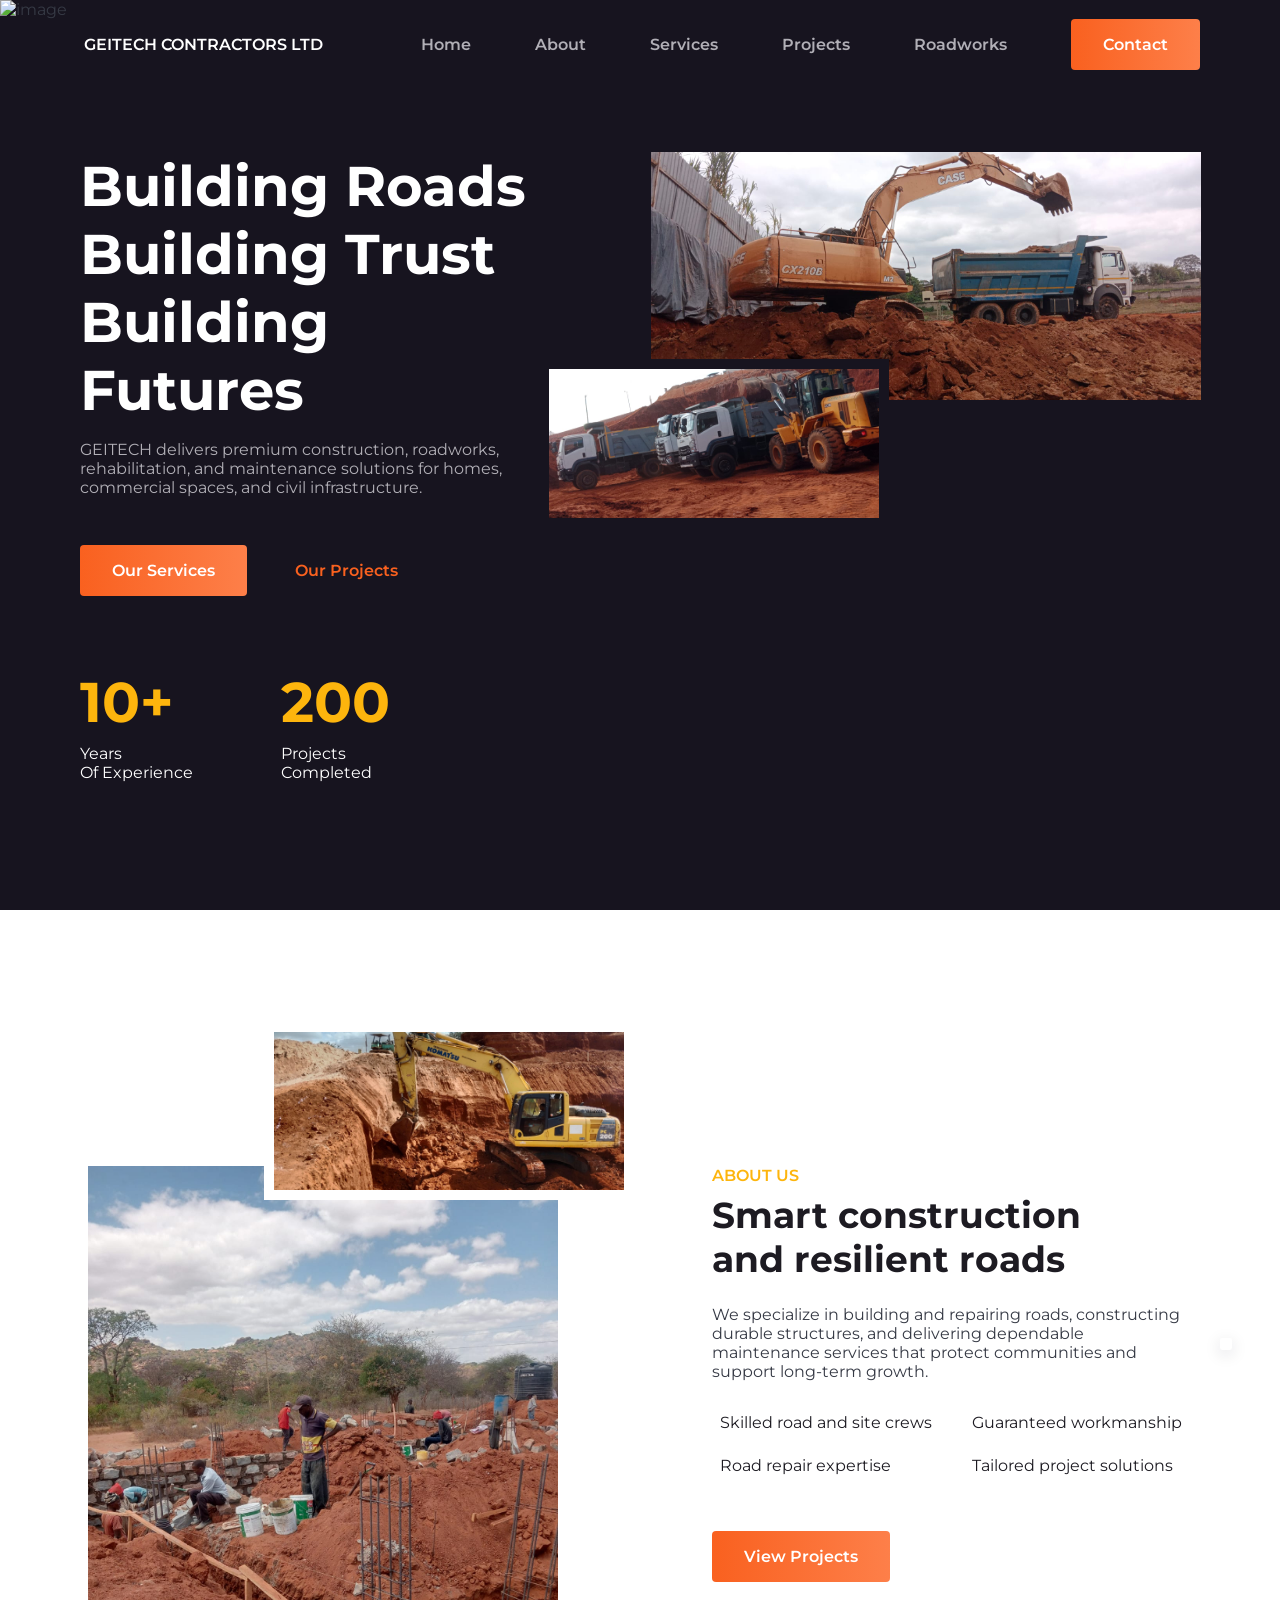
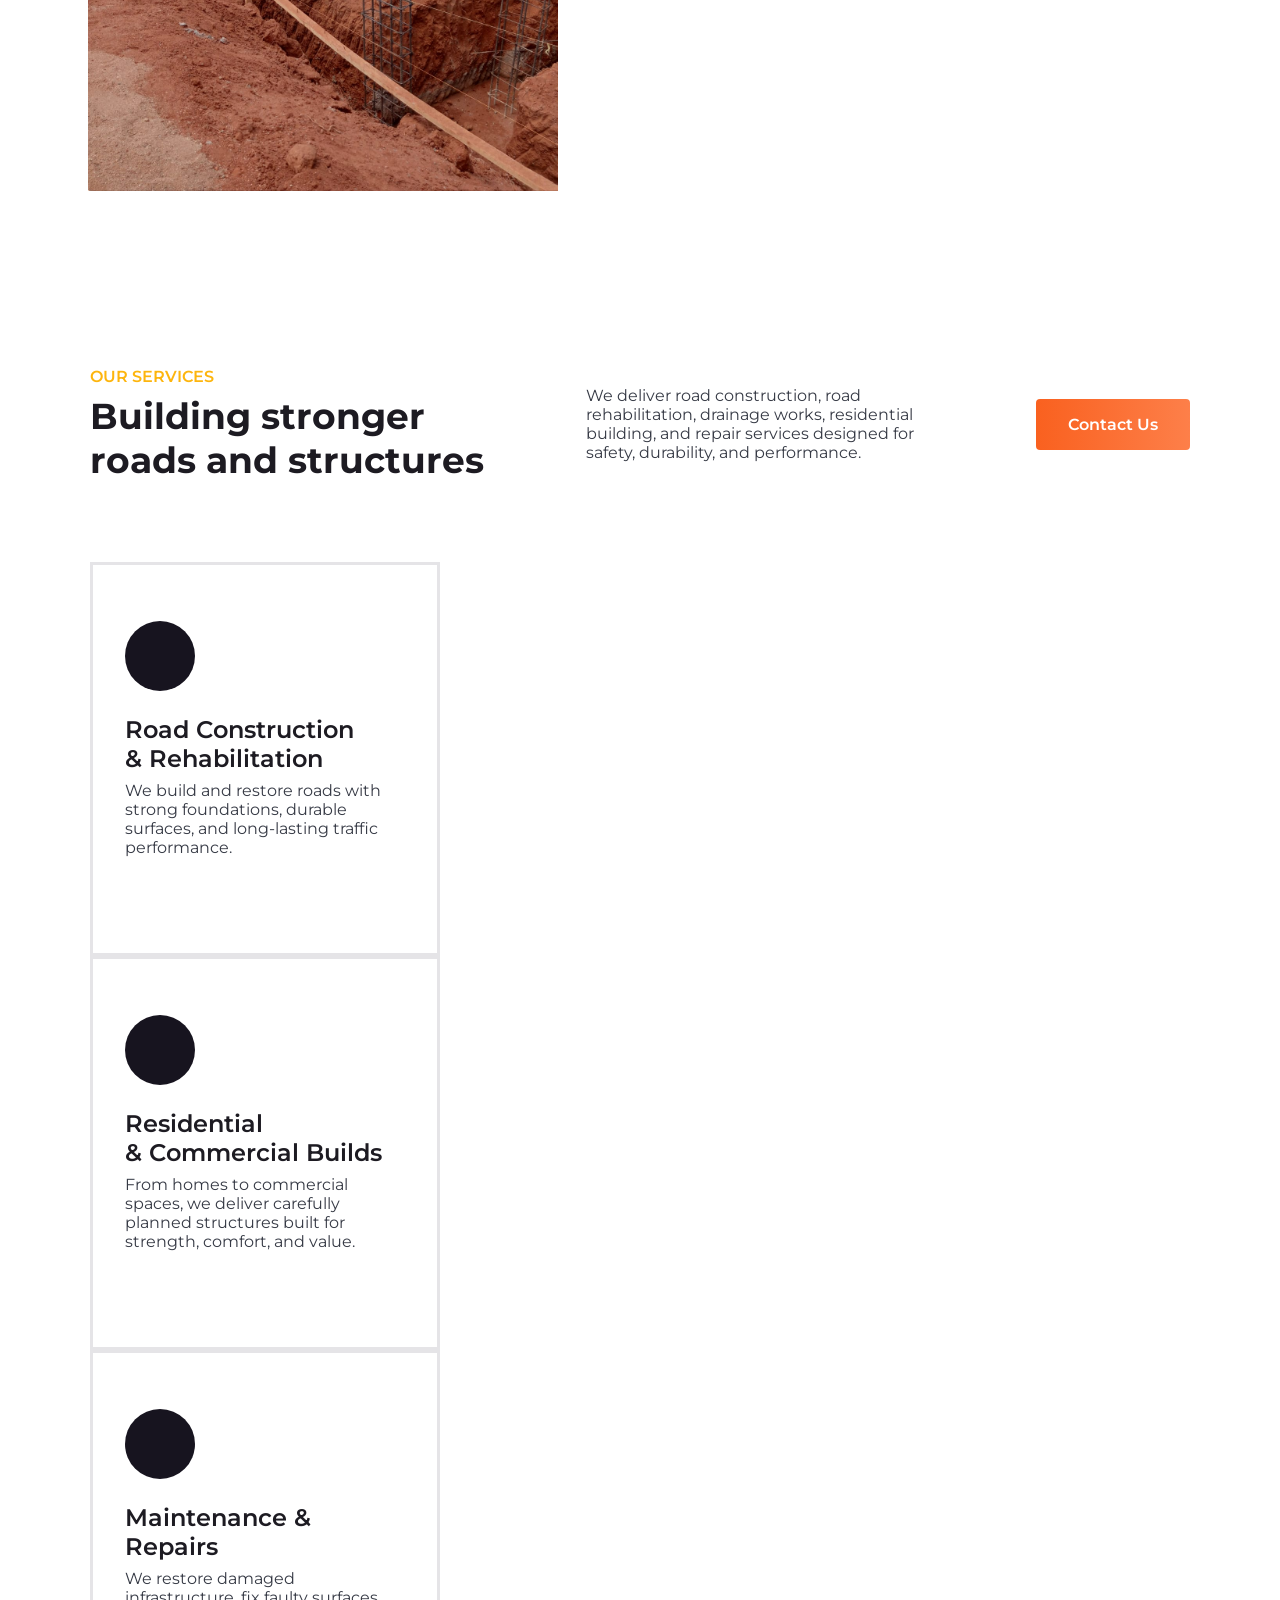
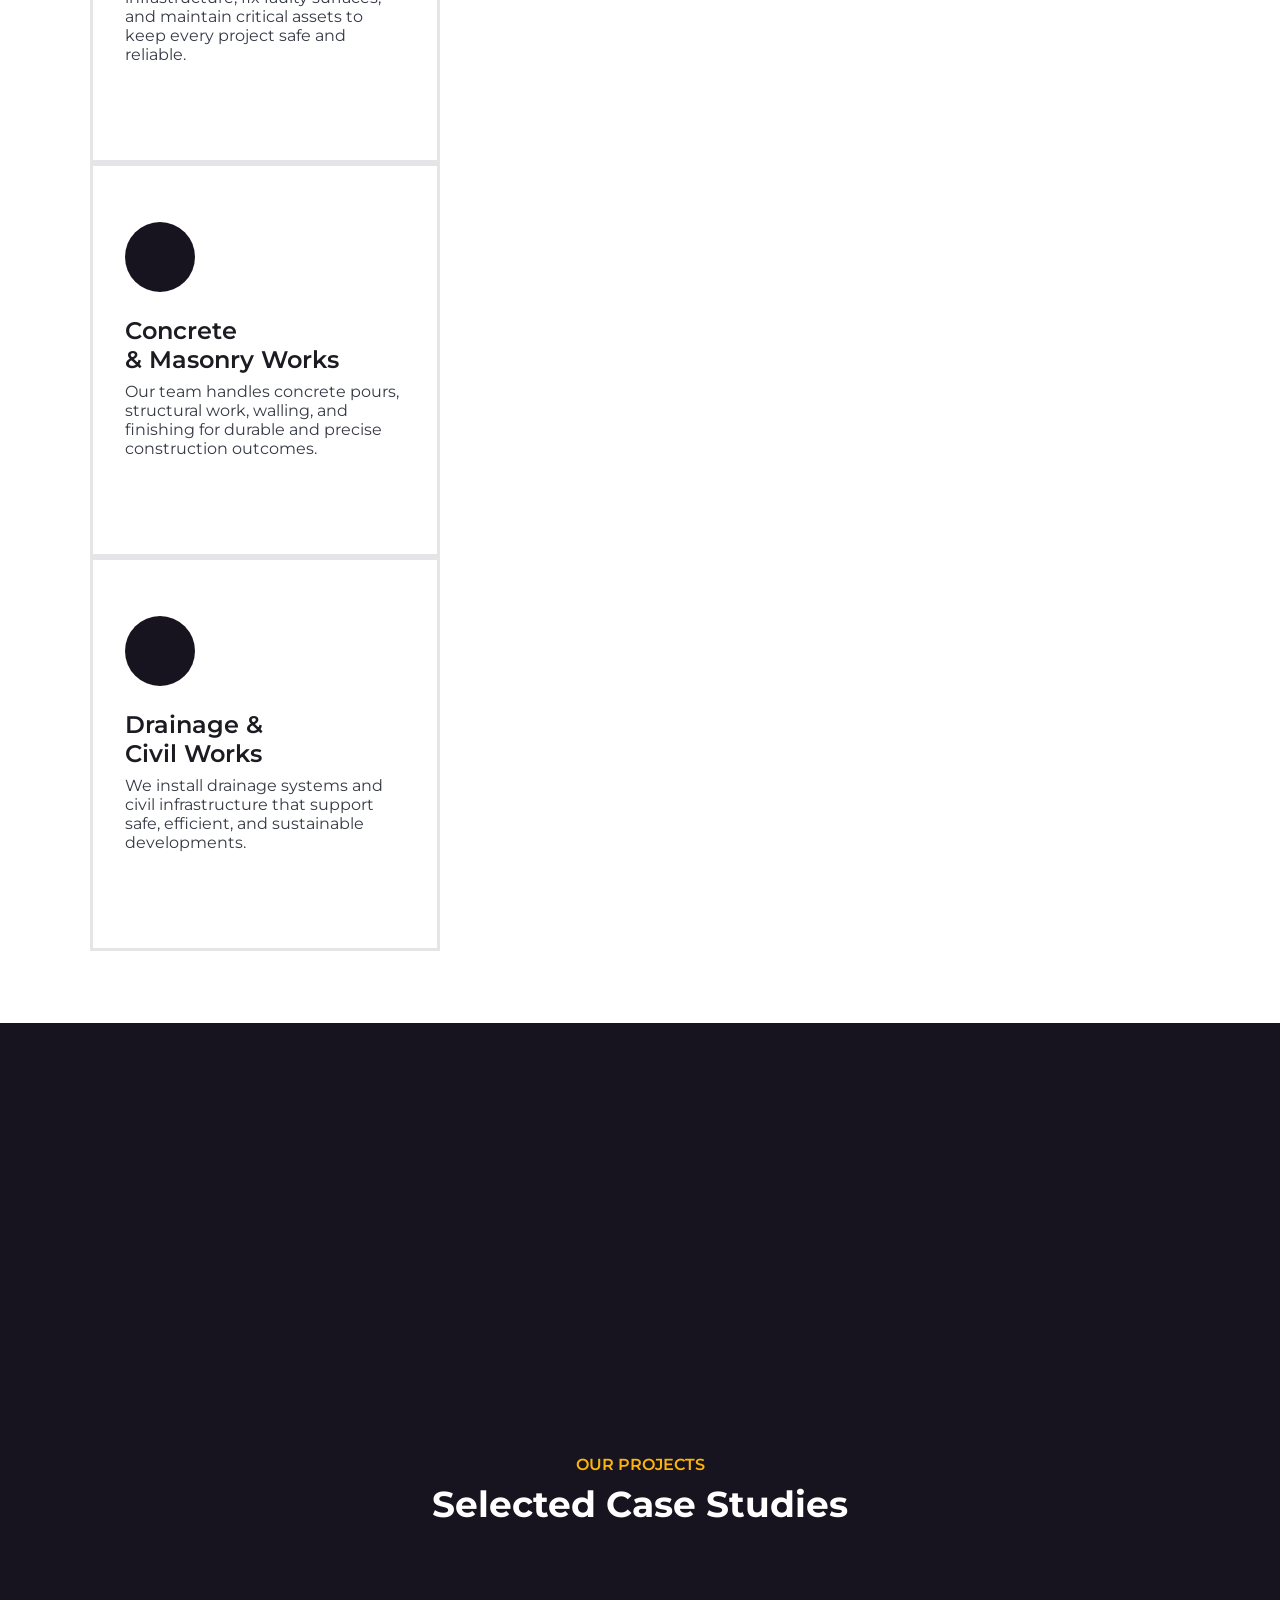
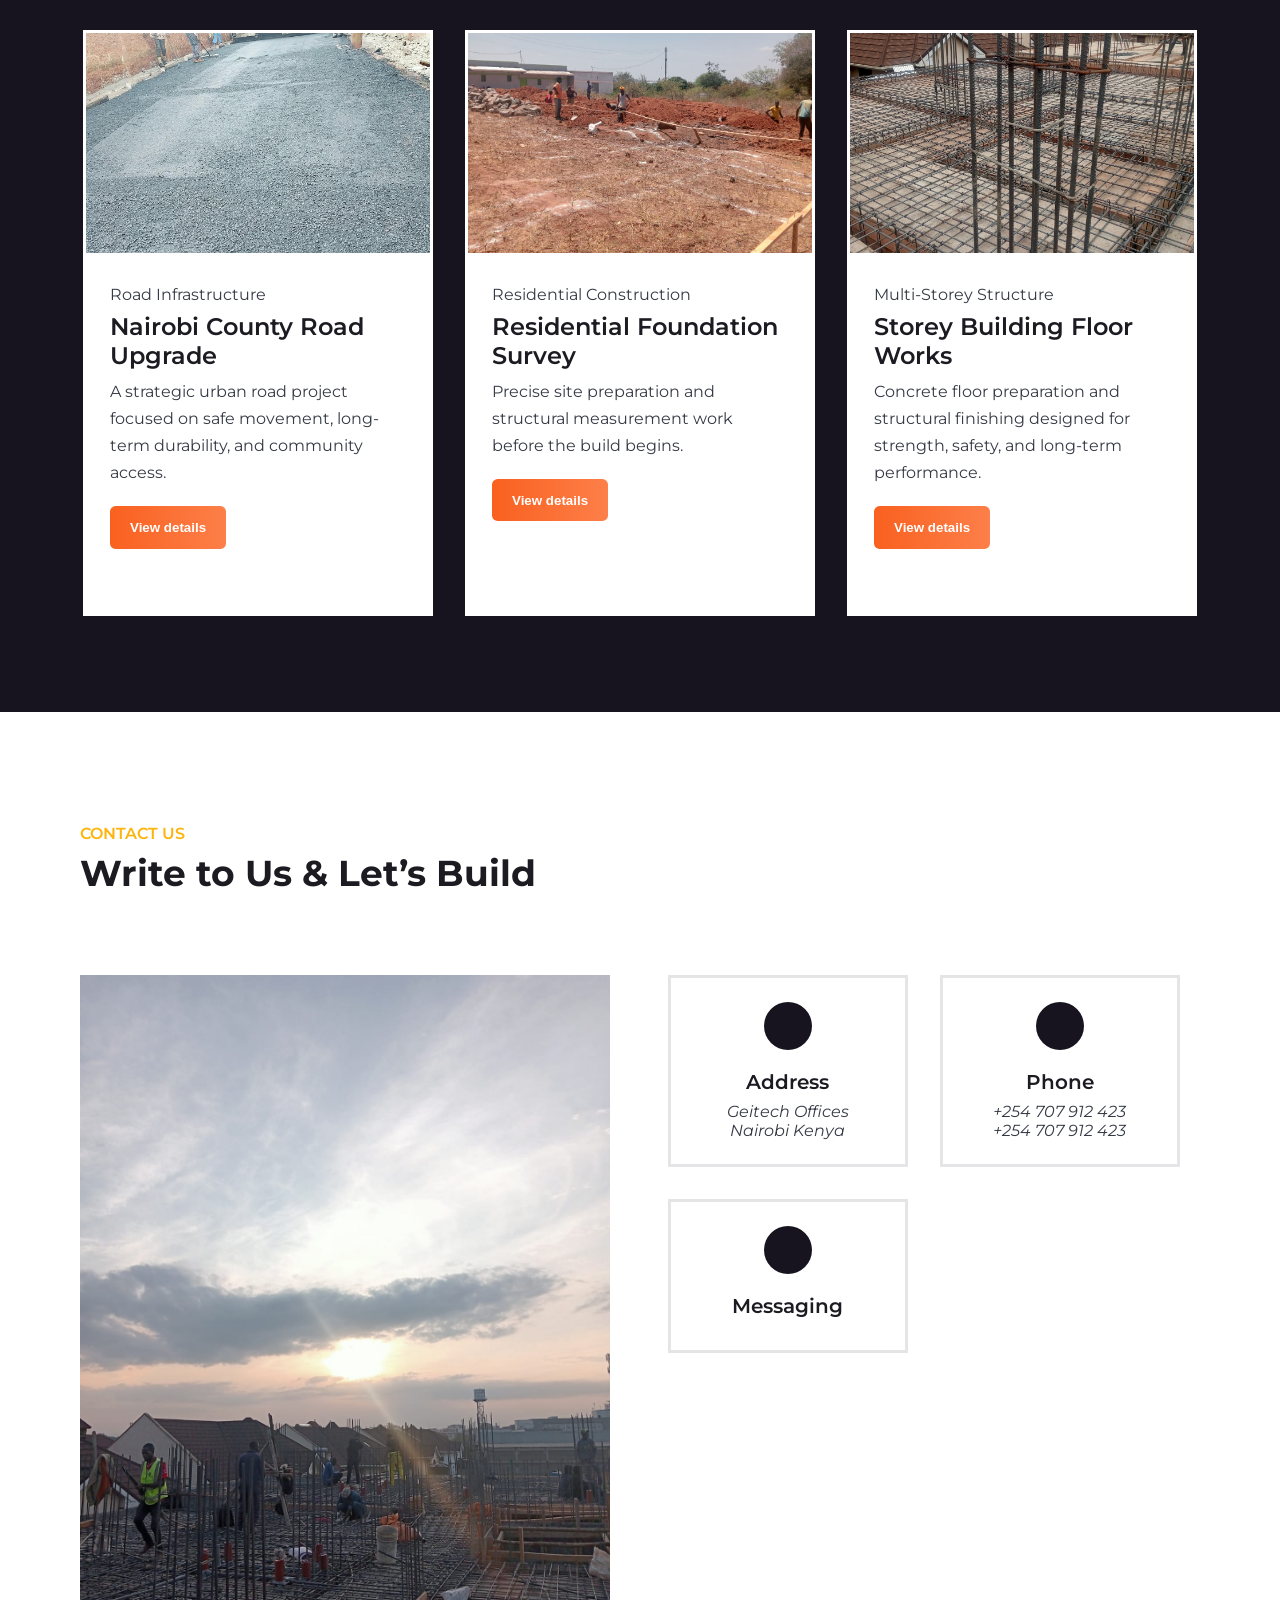
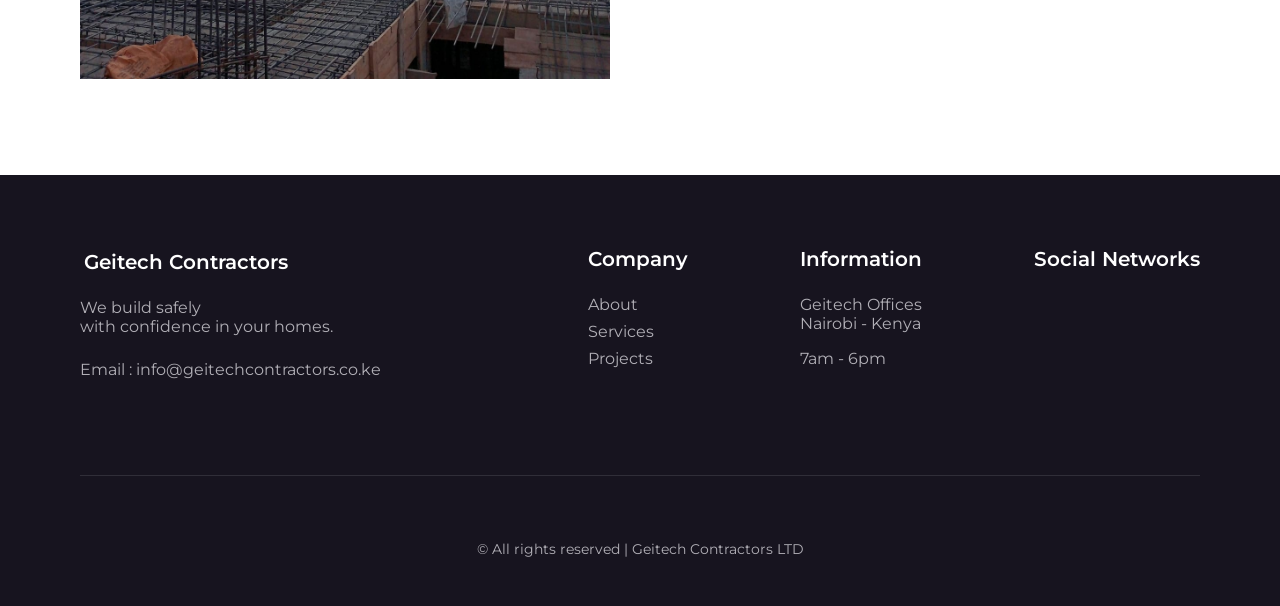
==== commit 95e483fb: "Add multi-page site and mobile navigation" ====
--- a/index.html
+++ b/index.html
@@ -32,26 +32,38 @@
           <span>GEITECH CONTRACTORS LTD</span>
         </a>
 
+        <a
+          href="https://wa.me/254707912423?text=Hello%20Geitech%20Contractors%2C%20I%20would%20like%20more%20information."
+          class="nav__cta"
+          target="_blank"
+          rel="noopener">
+          WhatsApp
+        </a>
+
         <div class="nav__menu" id="nav-menu">
           <ul class="nav__list">
             <li>
-              <a href="#home" class="nav__link">Home</a>
+              <a href="index.html" class="nav__link">Home</a>
             </li>
 
             <li>
-              <a href="#about" class="nav__link">About</a>
+              <a href="about.html" class="nav__link">About</a>
             </li>
 
             <li>
-              <a href="#services" class="nav__link">Services</a>
+              <a href="services.html" class="nav__link">Services</a>
             </li>
 
             <li>
-              <a href="#projects" class="nav__link">Projects</a>
+              <a href="projects.html" class="nav__link">Projects</a>
             </li>
 
             <li>
-              <a href="#contact" class="nav__link button">Contact</a>
+              <a href="roadworks.html" class="nav__link">Roadworks</a>
+            </li>
+
+            <li>
+              <a href="contact.html" class="nav__link button">Contact</a>
             </li>
           </ul>
 
@@ -340,8 +352,13 @@
             </div>
           </article>
 
-          <article class="projects__card projects__card--text-only" data-project="flooring">
-            <div class="projects__data projects__data--text-only">
+          <article class="projects__card" data-project="flooring">
+            <img
+              src="assets/img/projects-img-3.png"
+              alt="Storey building floor works"
+              class="projects__img" />
+
+            <div class="projects__data">
               <span>Multi-Storey Structure</span>
               <h2 class="projects__title">Storey Building Floor Works</h2>
               <p>
--- a/assets/css/styles.css
+++ b/assets/css/styles.css
@@ -169,6 +169,103 @@
   transition: color 0.4s;
 }
 
+.nav__cta {
+  display: inline-flex;
+  align-items: center;
+  justify-content: center;
+  background: var(--first-gradient);
+  color: var(--white-color);
+  font-weight: var(--font-semi-bold);
+  border-radius: 999px;
+  padding: 0.6rem 1rem;
+  transition: transform 0.3s ease;
+}
+
+.nav__cta:hover {
+  transform: translateY(-2px);
+}
+
+.page-hero {
+  background: linear-gradient(135deg, #0f172a 0%, #111827 55%, #1f2937 100%);
+  color: var(--white-color);
+  padding-top: 7rem;
+  padding-bottom: 3rem;
+}
+
+.page-hero__content {
+  max-width: 820px;
+  margin: 0 auto;
+  text-align: center;
+}
+
+.page-hero__content h1 {
+  color: var(--white-color);
+  font-size: clamp(2rem, 5vw, 3.5rem);
+  margin-bottom: 1rem;
+}
+
+.page-hero__content p {
+  color: rgba(255, 255, 255, 0.8);
+  line-height: 1.8;
+}
+
+.page-grid {
+  display: grid;
+  gap: 1.5rem;
+  padding: 2rem 0 4rem;
+}
+
+.info-card {
+  background: var(--container-color);
+  border: 1px solid var(--gray-border);
+  border-radius: 1rem;
+  padding: 1.5rem;
+  box-shadow: 0 14px 28px rgba(15, 23, 42, 0.06);
+}
+
+.info-card h3 {
+  margin-bottom: 0.75rem;
+}
+
+.info-card p,
+.info-card li {
+  line-height: 1.8;
+}
+
+.info-card ul {
+  padding-left: 1.1rem;
+  list-style: disc;
+}
+
+.page-cta {
+  display: inline-flex;
+  margin-top: 1.25rem;
+  background: var(--first-gradient);
+  color: var(--white-color);
+  padding: 0.9rem 1.5rem;
+  border-radius: 0.5rem;
+  font-weight: var(--font-semi-bold);
+}
+
+.hero-image {
+  width: 100%;
+  border-radius: 1rem;
+  overflow: hidden;
+  box-shadow: 0 18px 40px rgba(17, 24, 39, 0.18);
+}
+
+.hero-image img {
+  width: 100%;
+  height: 100%;
+  object-fit: cover;
+}
+
+.project-modal__text {
+  max-height: 70vh;
+  overflow-y: auto;
+  padding-right: 0.35rem;
+}
+
 /* Navigation for Mobile Devices */
 @media screen and (max-width: 1150px) {
   .nav__menu {
@@ -587,10 +684,21 @@
 .project-modal__content {
   position: relative;
   width: min(980px, 100%);
+  max-height: 90vh;
+  overflow-y: auto;
   background: var(--container-color);
   border: 1px solid var(--gray-border);
   border-radius: 1rem;
   padding: 1.25rem;
+}
+
+.project-modal__content::-webkit-scrollbar {
+  width: 8px;
+}
+
+.project-modal__content::-webkit-scrollbar-thumb {
+  background: rgba(17, 24, 39, 0.3);
+  border-radius: 999px;
 }
 
 .project-modal__close {
@@ -928,6 +1036,23 @@
   }
 }
 
+@media screen and (max-width: 767px) {
+  .nav__cta {
+    display: inline-flex;
+    margin-right: 0.75rem;
+  }
+
+  .nav__toggle {
+    display: inline-flex;
+  }
+}
+
+@media screen and (min-width: 768px) {
+  .nav__cta {
+    display: none;
+  }
+}
+
 /* For Large Devices */
 @media screen and (min-width: 1150px) {
   .container {
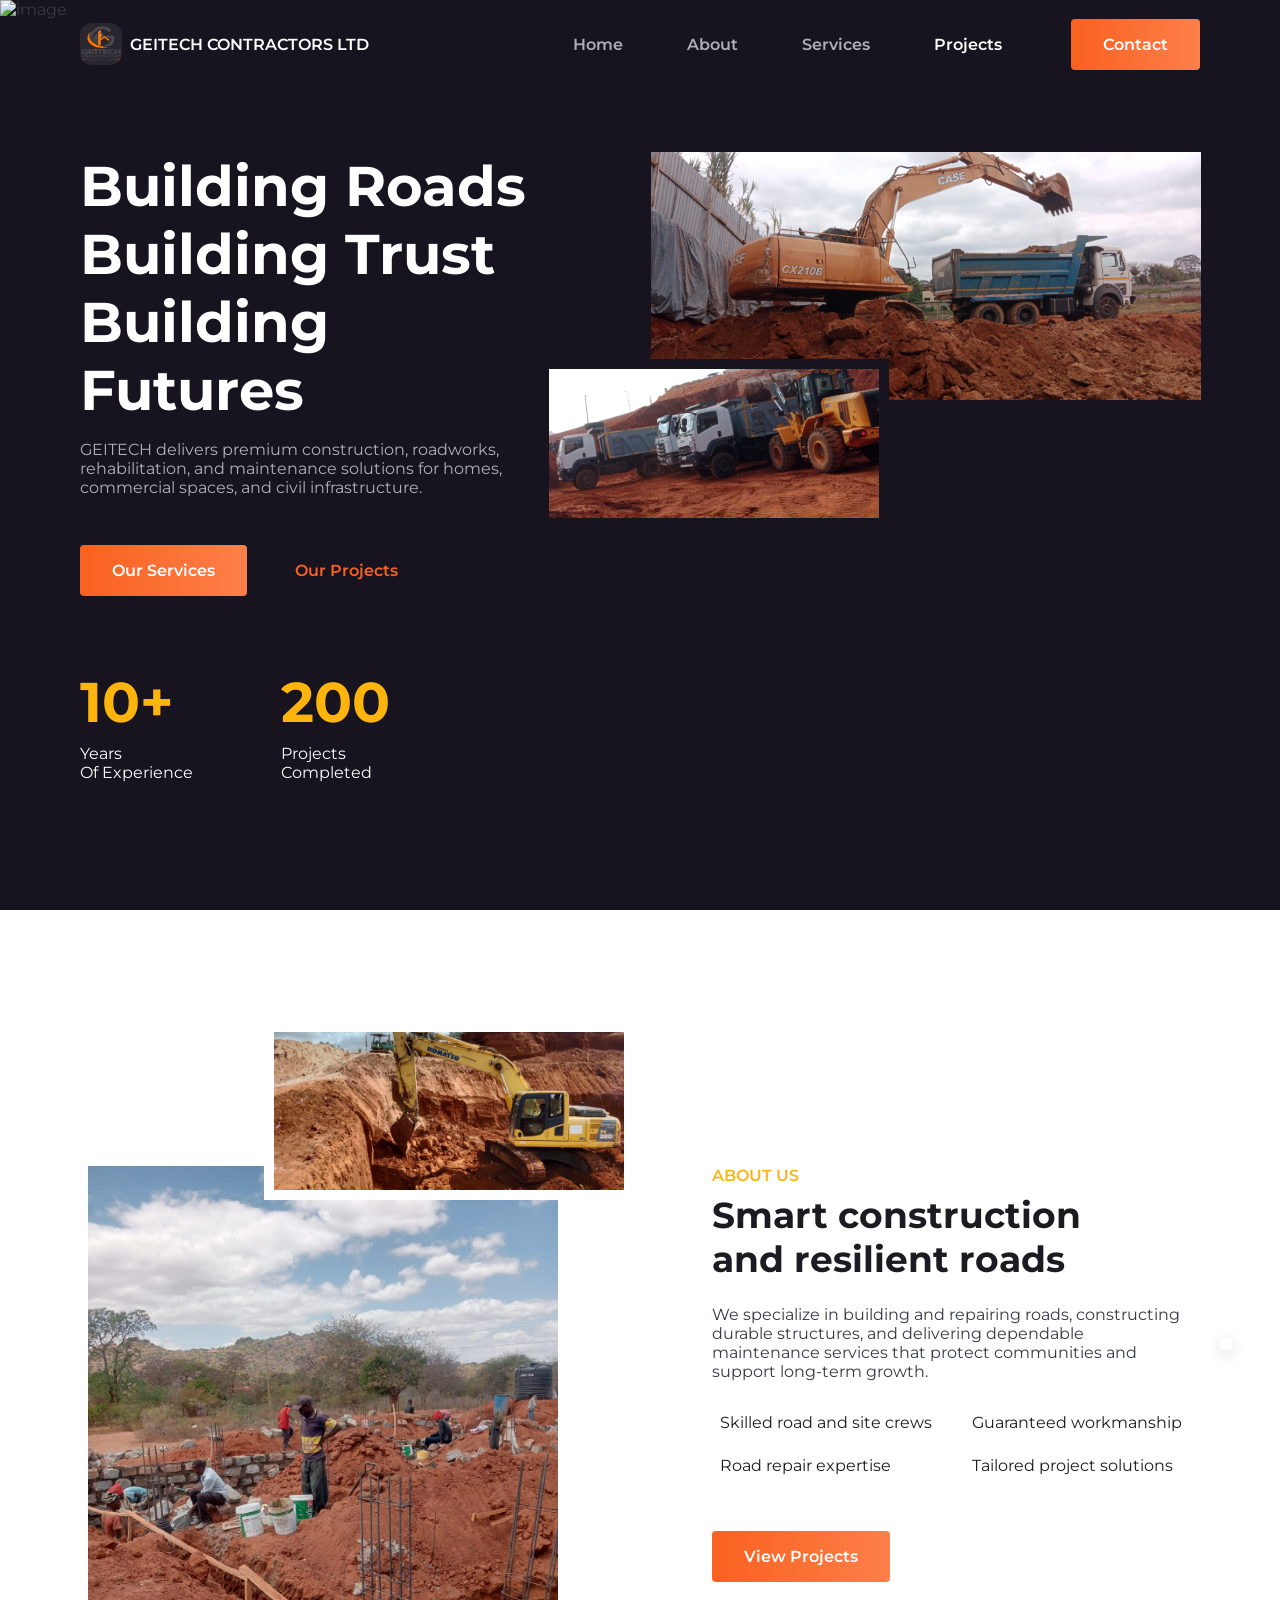
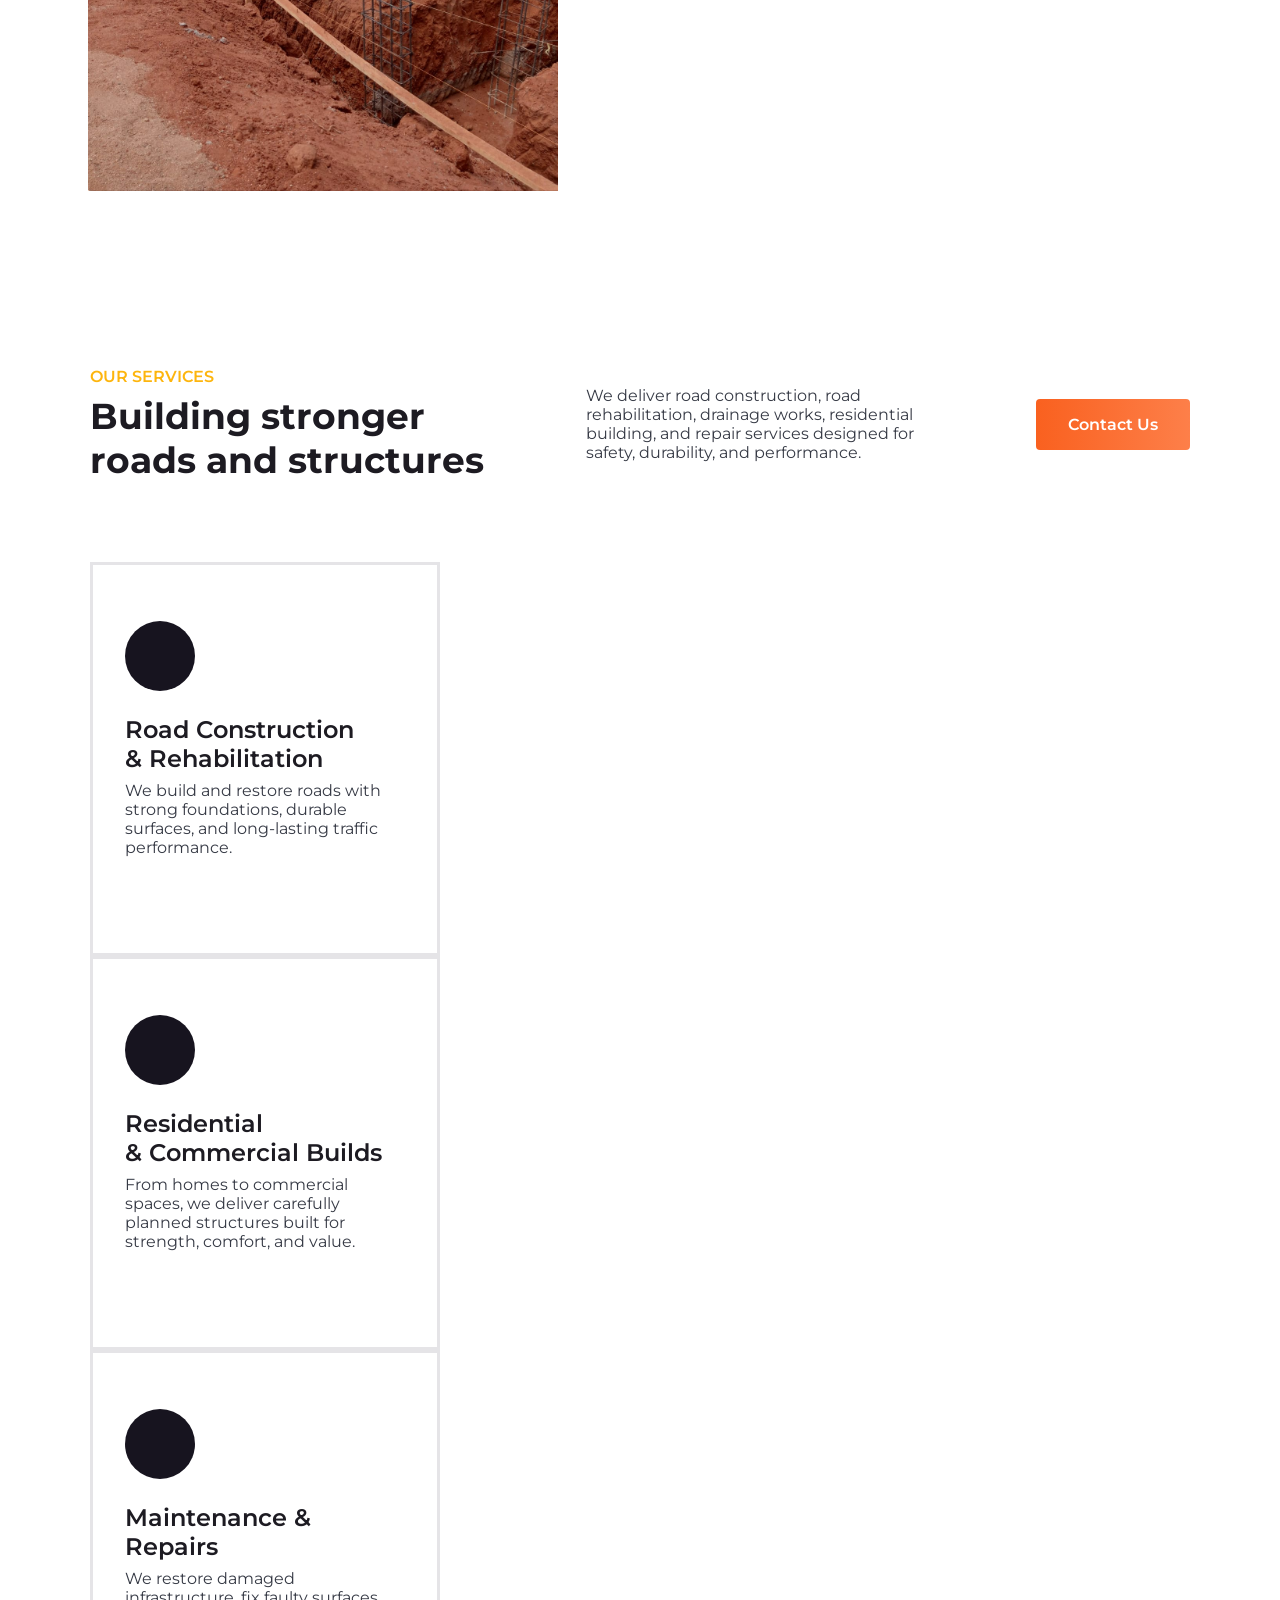
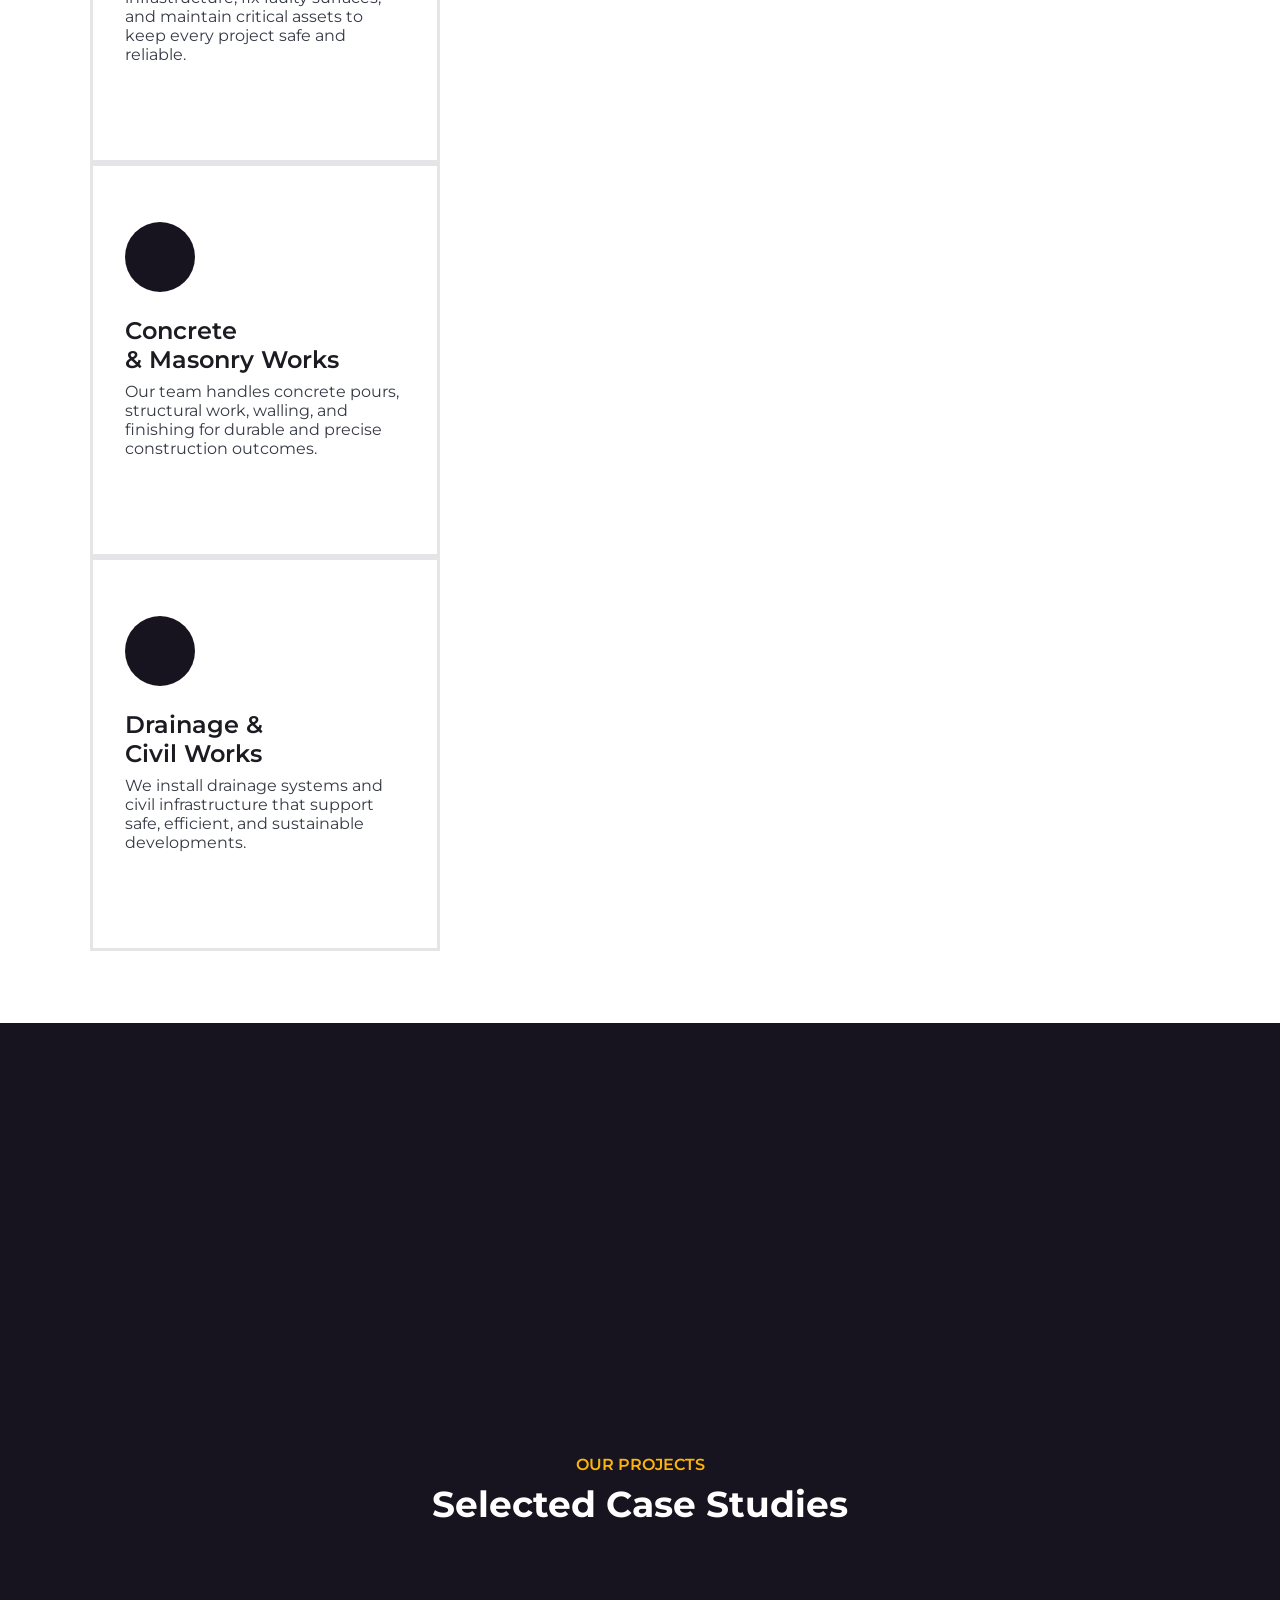
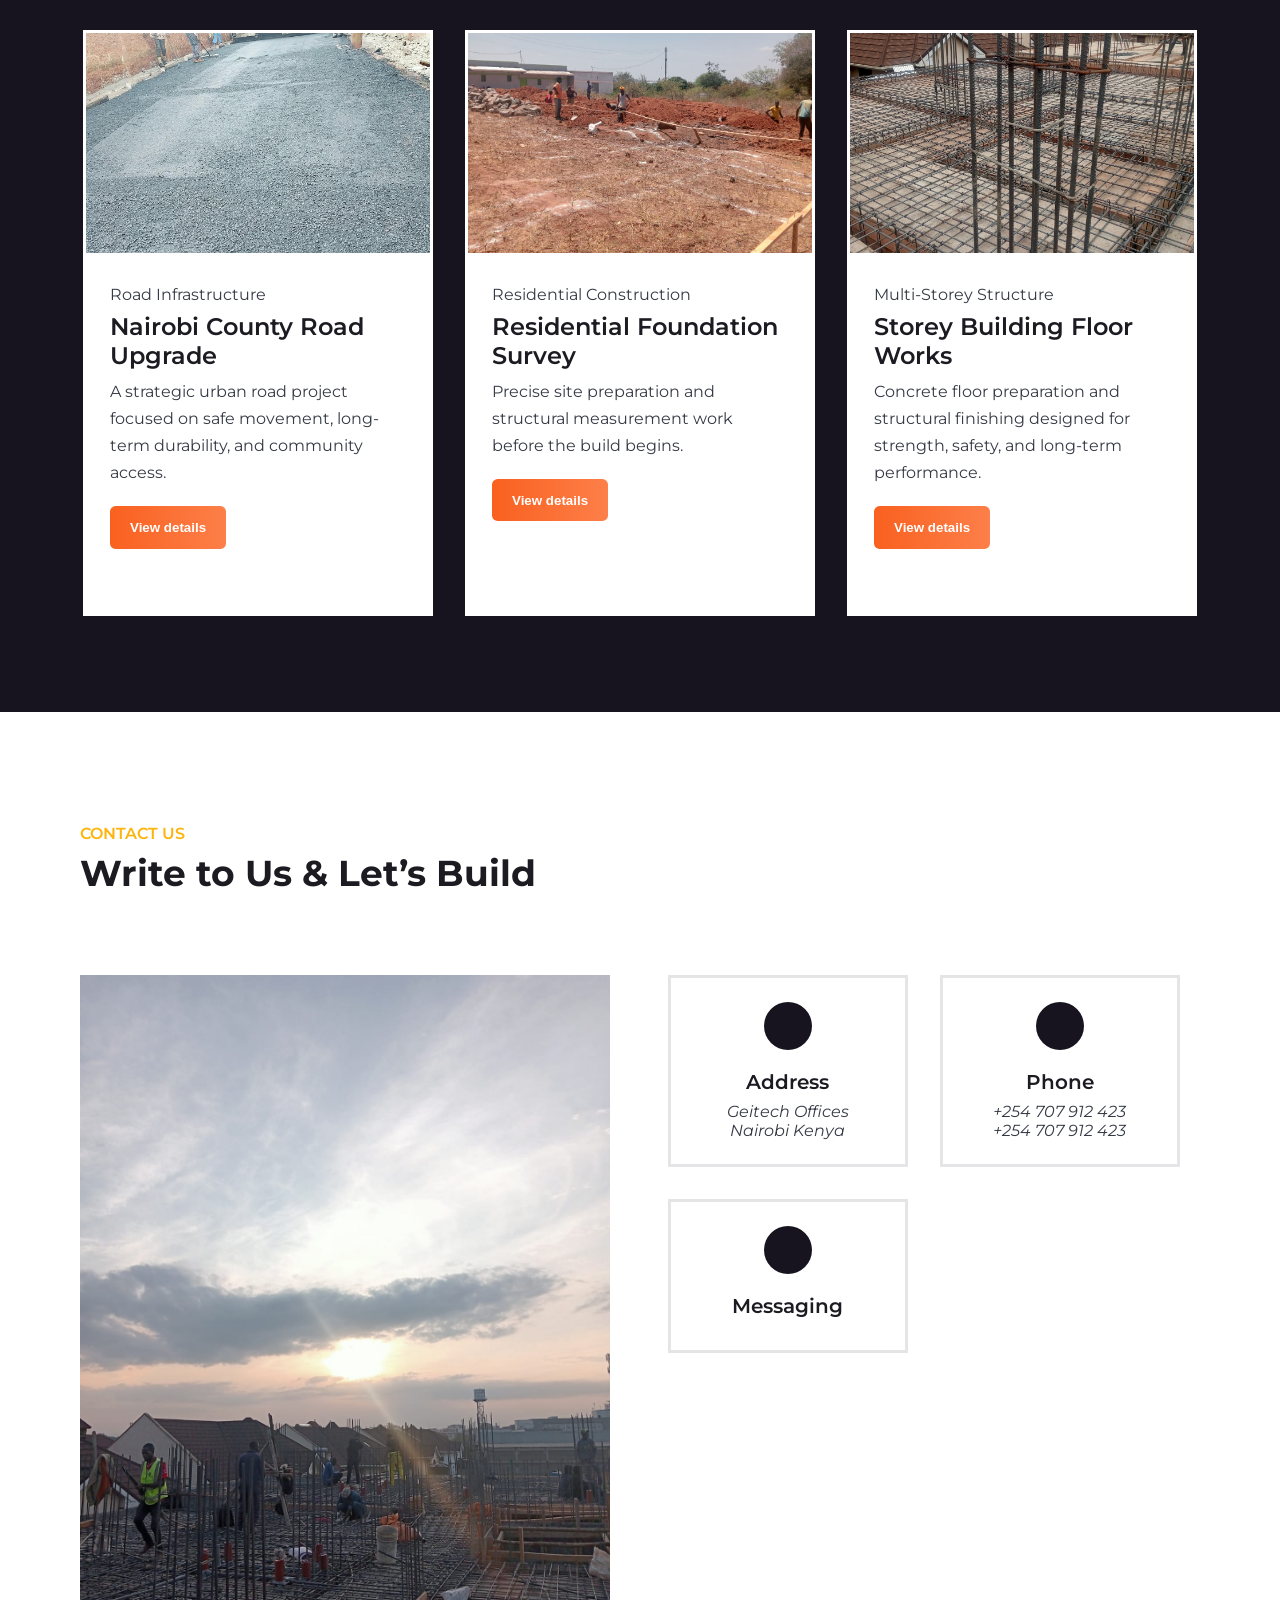
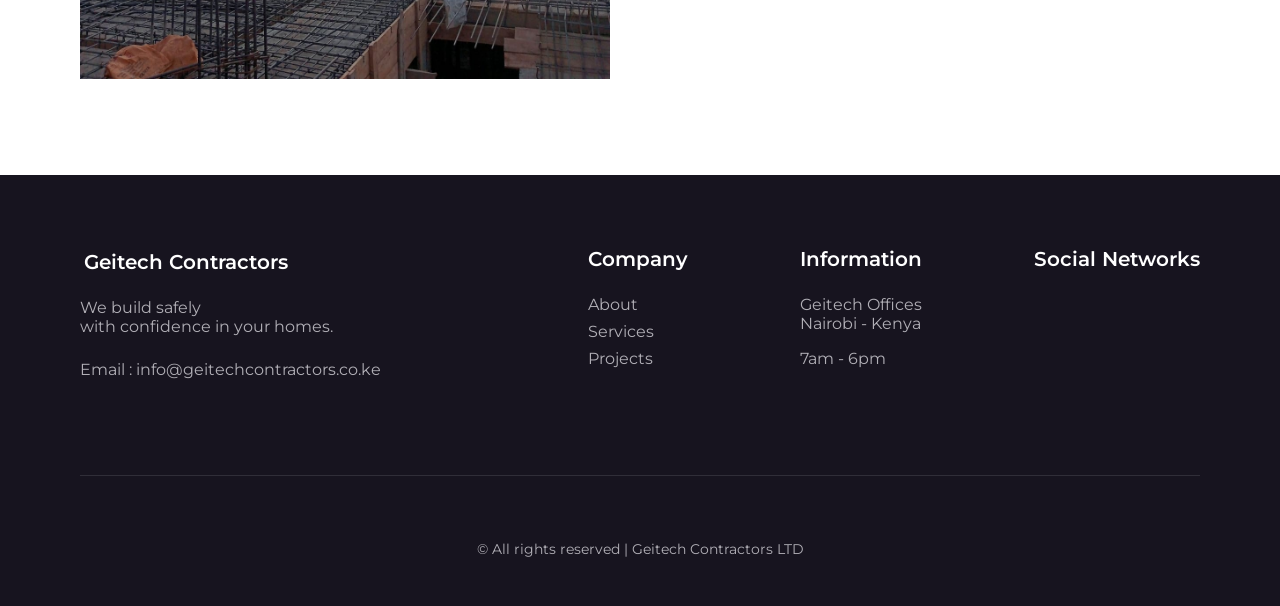
==== commit 071fad0a: "Add pricing, housing, and project dropdown pages" ====
--- a/index.html
+++ b/index.html
@@ -7,7 +7,7 @@
     <!--=============== FAVICON ===============-->
     <link
       rel="shortcut icon"
-      href="assets/img/logo.svg"
+      href="assets/img/favicon.png"
       type="image/x-icon" />
 
     <!--=============== REMIXICONS ===============-->
@@ -27,8 +27,8 @@
     <!--==================== HEADER ====================-->
     <header class="header" id="header">
       <nav class="nav container">
-        <a href="#" class="nav__logo">
-          <i class="ri-building-3-line"></i>
+        <a href="index.html" class="nav__logo">
+          <img src="assets/img/favicon.png" alt="Geitech Contractors logo" />
           <span>GEITECH CONTRACTORS LTD</span>
         </a>
 
@@ -54,12 +54,19 @@
               <a href="services.html" class="nav__link">Services</a>
             </li>
 
-            <li>
-              <a href="projects.html" class="nav__link">Projects</a>
-            </li>
-
-            <li>
-              <a href="roadworks.html" class="nav__link">Roadworks</a>
+            <li class="nav__item--dropdown">
+              <button class="nav__dropdown-toggle" type="button" aria-expanded="false">
+                Projects
+                <i class="ri-arrow-down-s-line"></i>
+              </button>
+              <div class="nav__dropdown">
+                <a href="projects.html" class="nav__dropdown-link">Overview</a>
+                <a href="roadworks.html" class="nav__dropdown-link">Roadworks</a>
+                <a href="houses.html" class="nav__dropdown-link">Houses</a>
+                <a href="commercial-buildings.html" class="nav__dropdown-link">Commercial Buildings</a>
+                <a href="renovation.html" class="nav__dropdown-link">Renovation</a>
+                <a href="pricing.html" class="nav__dropdown-link">Pricing</a>
+              </div>
             </li>
 
             <li>
--- a/assets/css/styles.css
+++ b/assets/css/styles.css
@@ -147,7 +147,16 @@
 .nav__logo {
   display: flex;
   align-items: center;
-  column-gap: 0.25rem;
+  column-gap: 0.5rem;
+}
+
+.nav__logo img,
+.footer__logo img {
+  width: 42px;
+  height: 42px;
+  object-fit: contain;
+  border-radius: 12px;
+  background: rgba(255, 255, 255, 0.08);
 }
 
 .nav__logo span {
@@ -159,6 +168,59 @@
 .nav__logo i {
   color: var(--first-color);
   font-size: 1.5rem;
+}
+
+.nav__item--dropdown {
+  position: relative;
+}
+
+.nav__dropdown-toggle {
+  display: inline-flex;
+  align-items: center;
+  gap: 0.3rem;
+  background: transparent;
+  border: 0;
+  color: var(--white-color);
+  font: inherit;
+  font-weight: var(--font-semi-bold);
+  cursor: pointer;
+  padding: 0;
+}
+
+.nav__dropdown {
+  position: absolute;
+  top: calc(100% + 0.85rem);
+  left: 0;
+  min-width: 220px;
+  display: grid;
+  gap: 0.55rem;
+  padding: 1rem;
+  border-radius: 0.9rem;
+  background: rgba(15, 23, 42, 0.96);
+  box-shadow: 0 20px 40px rgba(15, 23, 42, 0.25);
+  opacity: 0;
+  visibility: hidden;
+  transform: translateY(10px);
+  transition: opacity 0.25s ease, visibility 0.25s ease, transform 0.25s ease;
+  z-index: 20;
+}
+
+.nav__item--dropdown:hover .nav__dropdown,
+.nav__item--dropdown:focus-within .nav__dropdown,
+.nav__item--dropdown.dropdown-open .nav__dropdown {
+  opacity: 1;
+  visibility: visible;
+  transform: translateY(0);
+}
+
+.nav__dropdown-link {
+  color: rgba(255, 255, 255, 0.82);
+  font-size: 0.86rem;
+  transition: color 0.25s ease;
+}
+
+.nav__dropdown-link:hover {
+  color: var(--first-color);
 }
 
 .nav__toggle,
@@ -279,6 +341,27 @@
     border-left: 2px solid var(--black-border);
     transition: top 0.4s;
   }
+
+  .nav__dropdown {
+    position: static;
+    display: none;
+    opacity: 1;
+    visibility: visible;
+    transform: none;
+    background: transparent;
+    box-shadow: none;
+    min-width: unset;
+    padding: 0.75rem 0 0 1rem;
+    border-radius: 0;
+  }
+
+  .nav__item--dropdown.dropdown-open .nav__dropdown {
+    display: grid;
+  }
+
+  .nav__dropdown-link {
+    color: rgba(255, 255, 255, 0.8);
+  }
 }
 
 .nav__list {
@@ -315,7 +398,8 @@
 }
 
 .bg-header .nav__logo span,
-.bg-header .nav__toggle {
+.bg-header .nav__toggle,
+.bg-header .nav__dropdown-toggle {
   color: var(--title-color);
 }
 
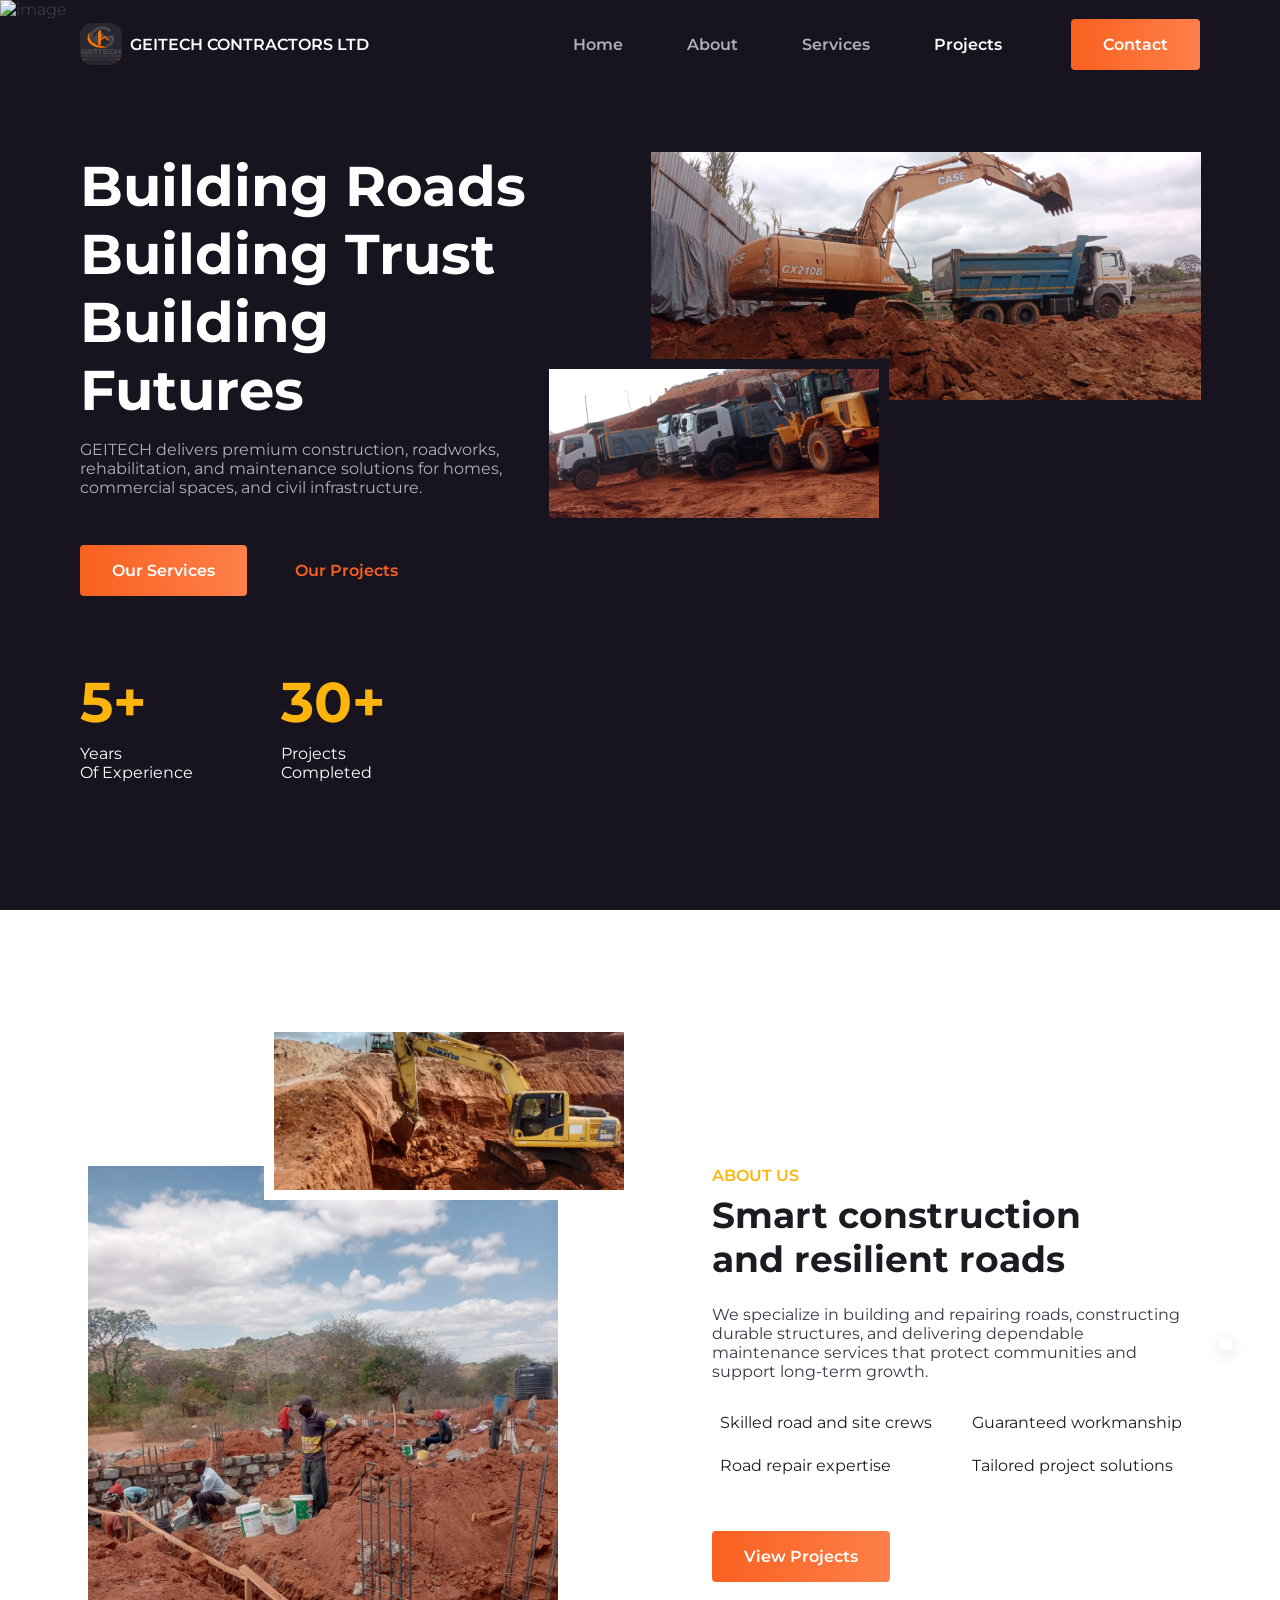
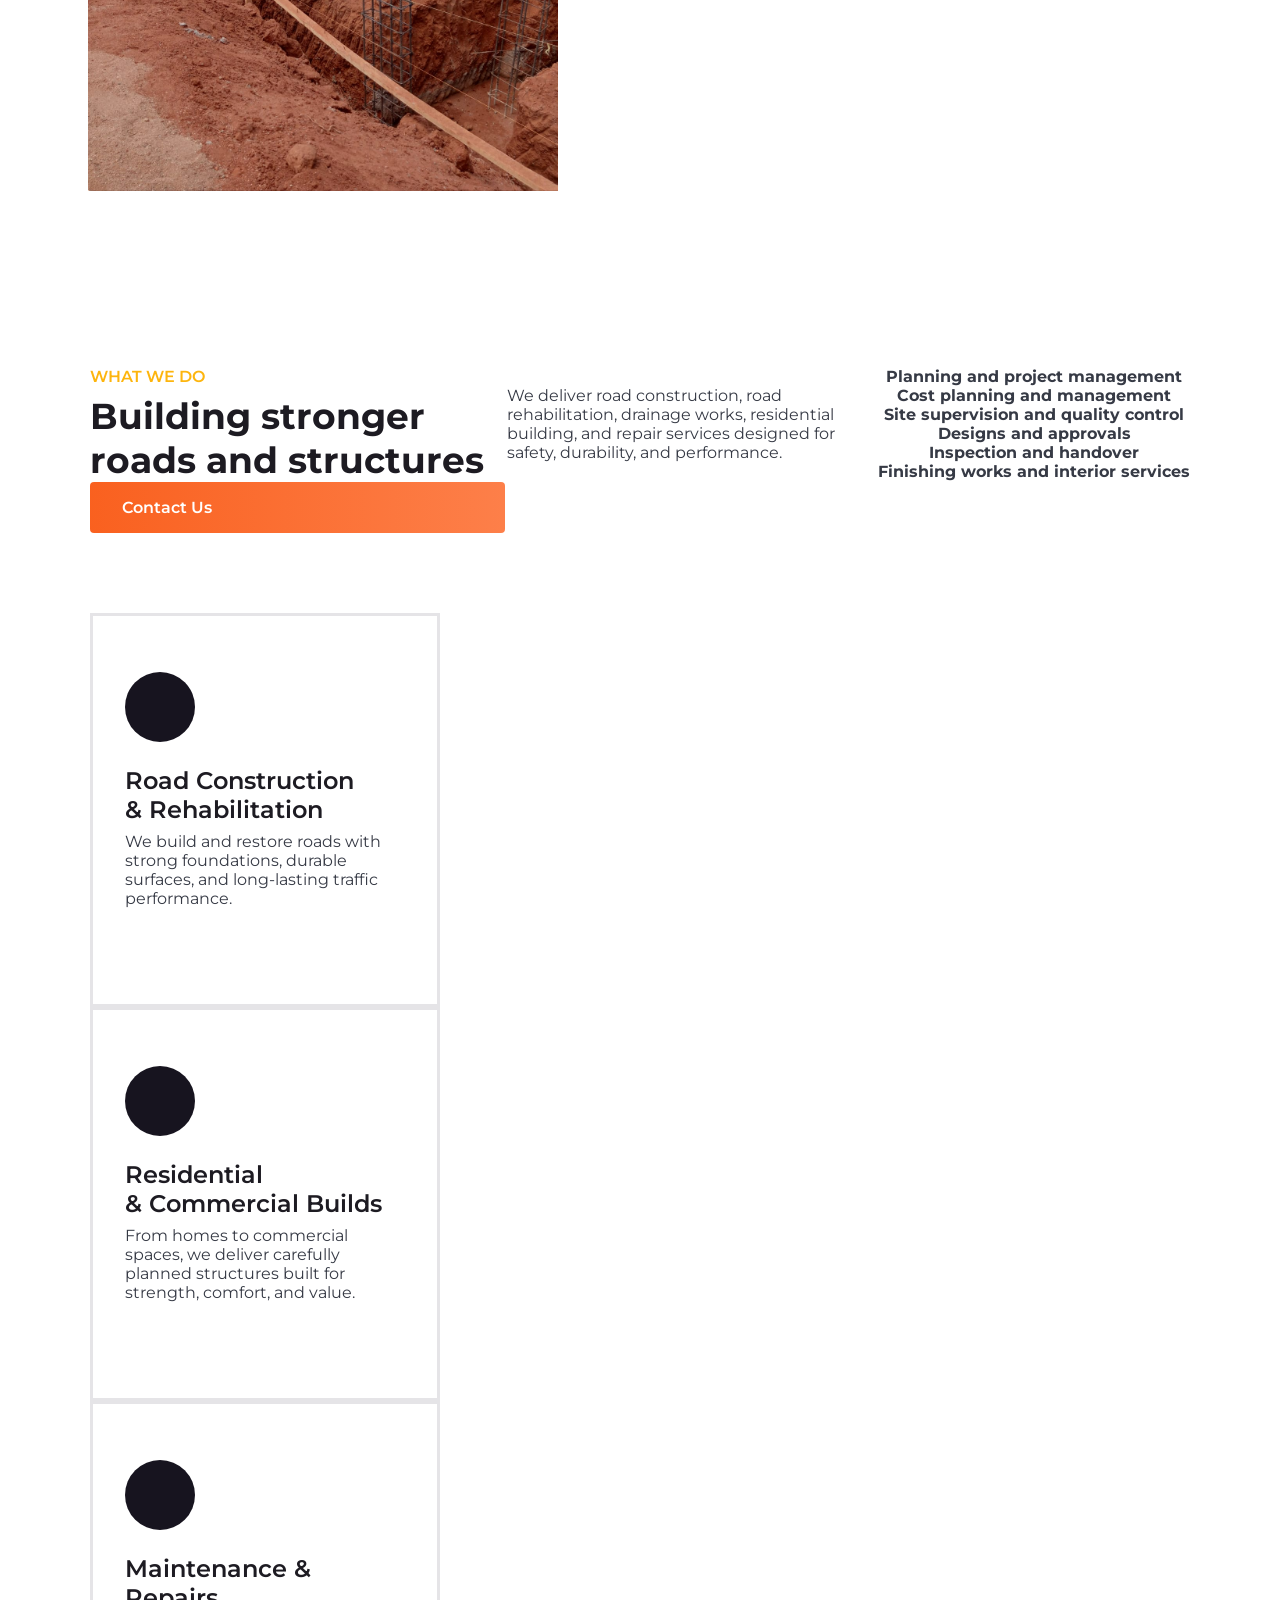
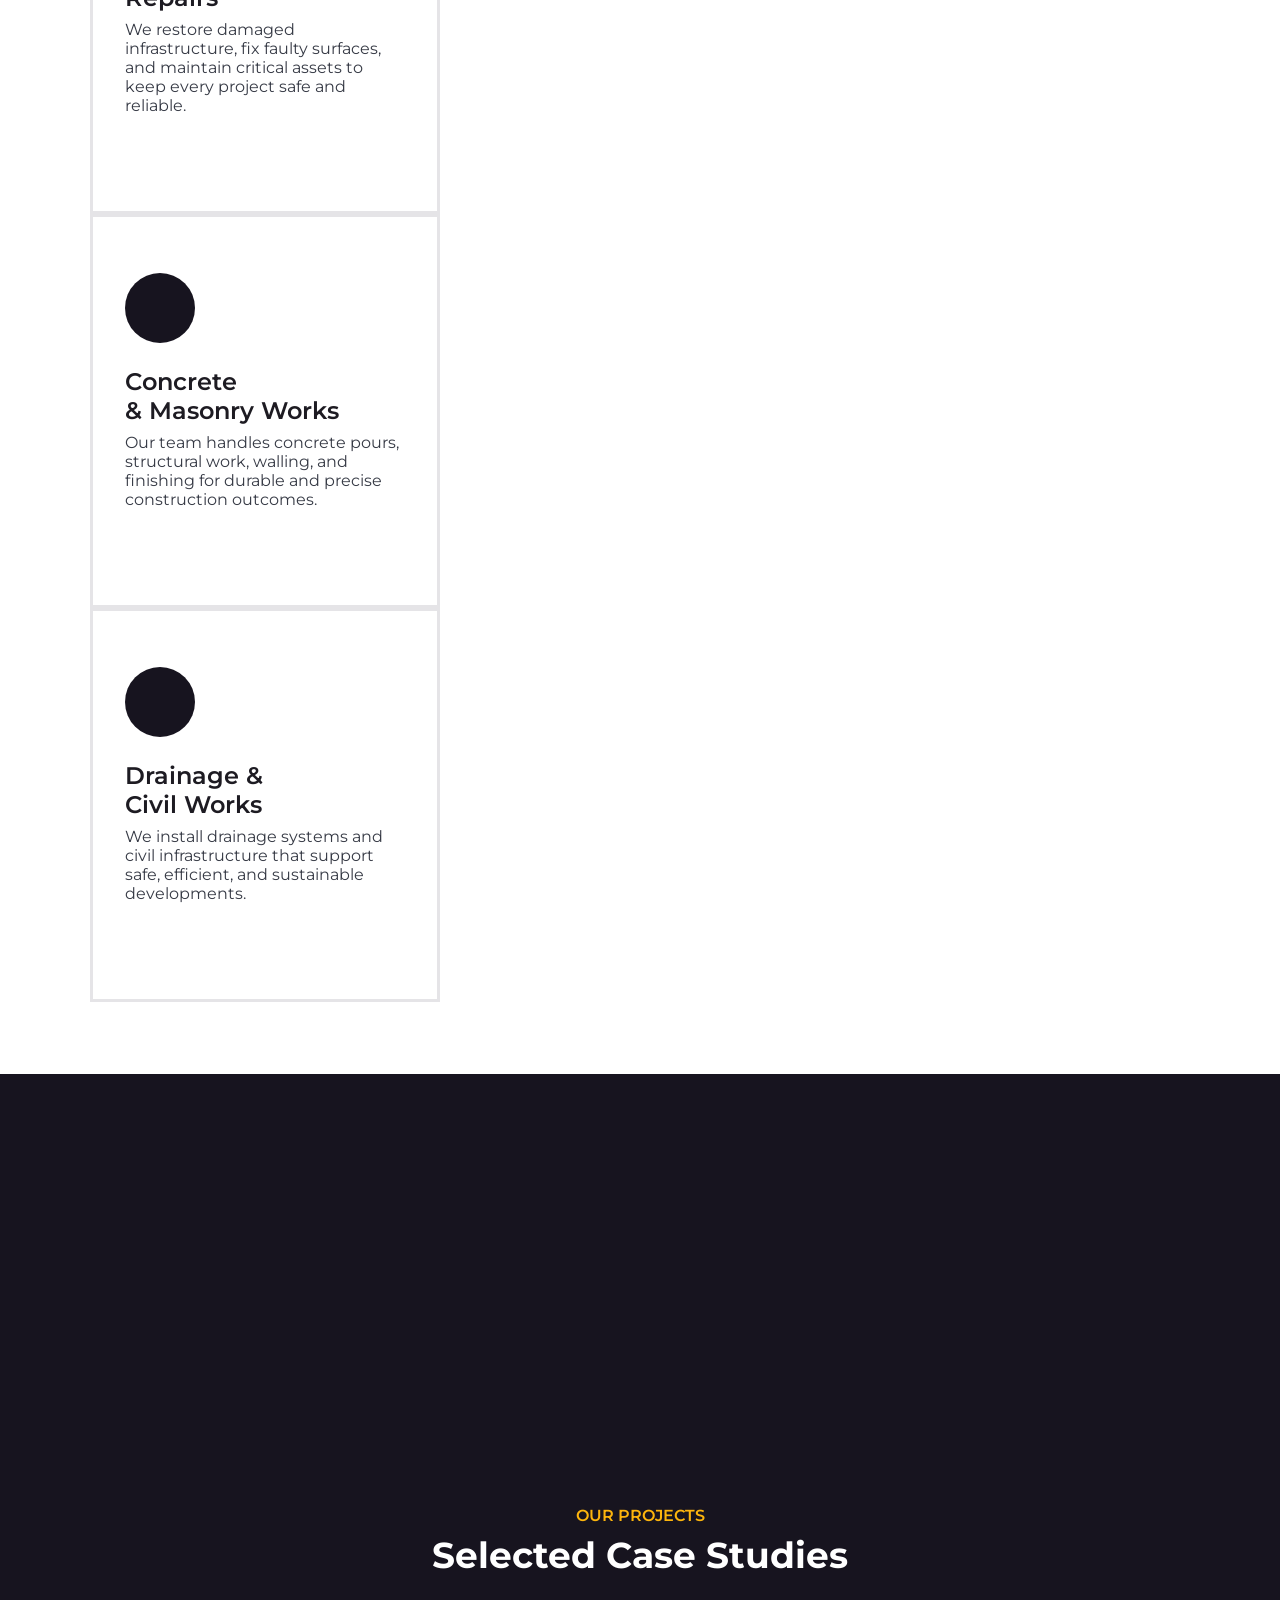
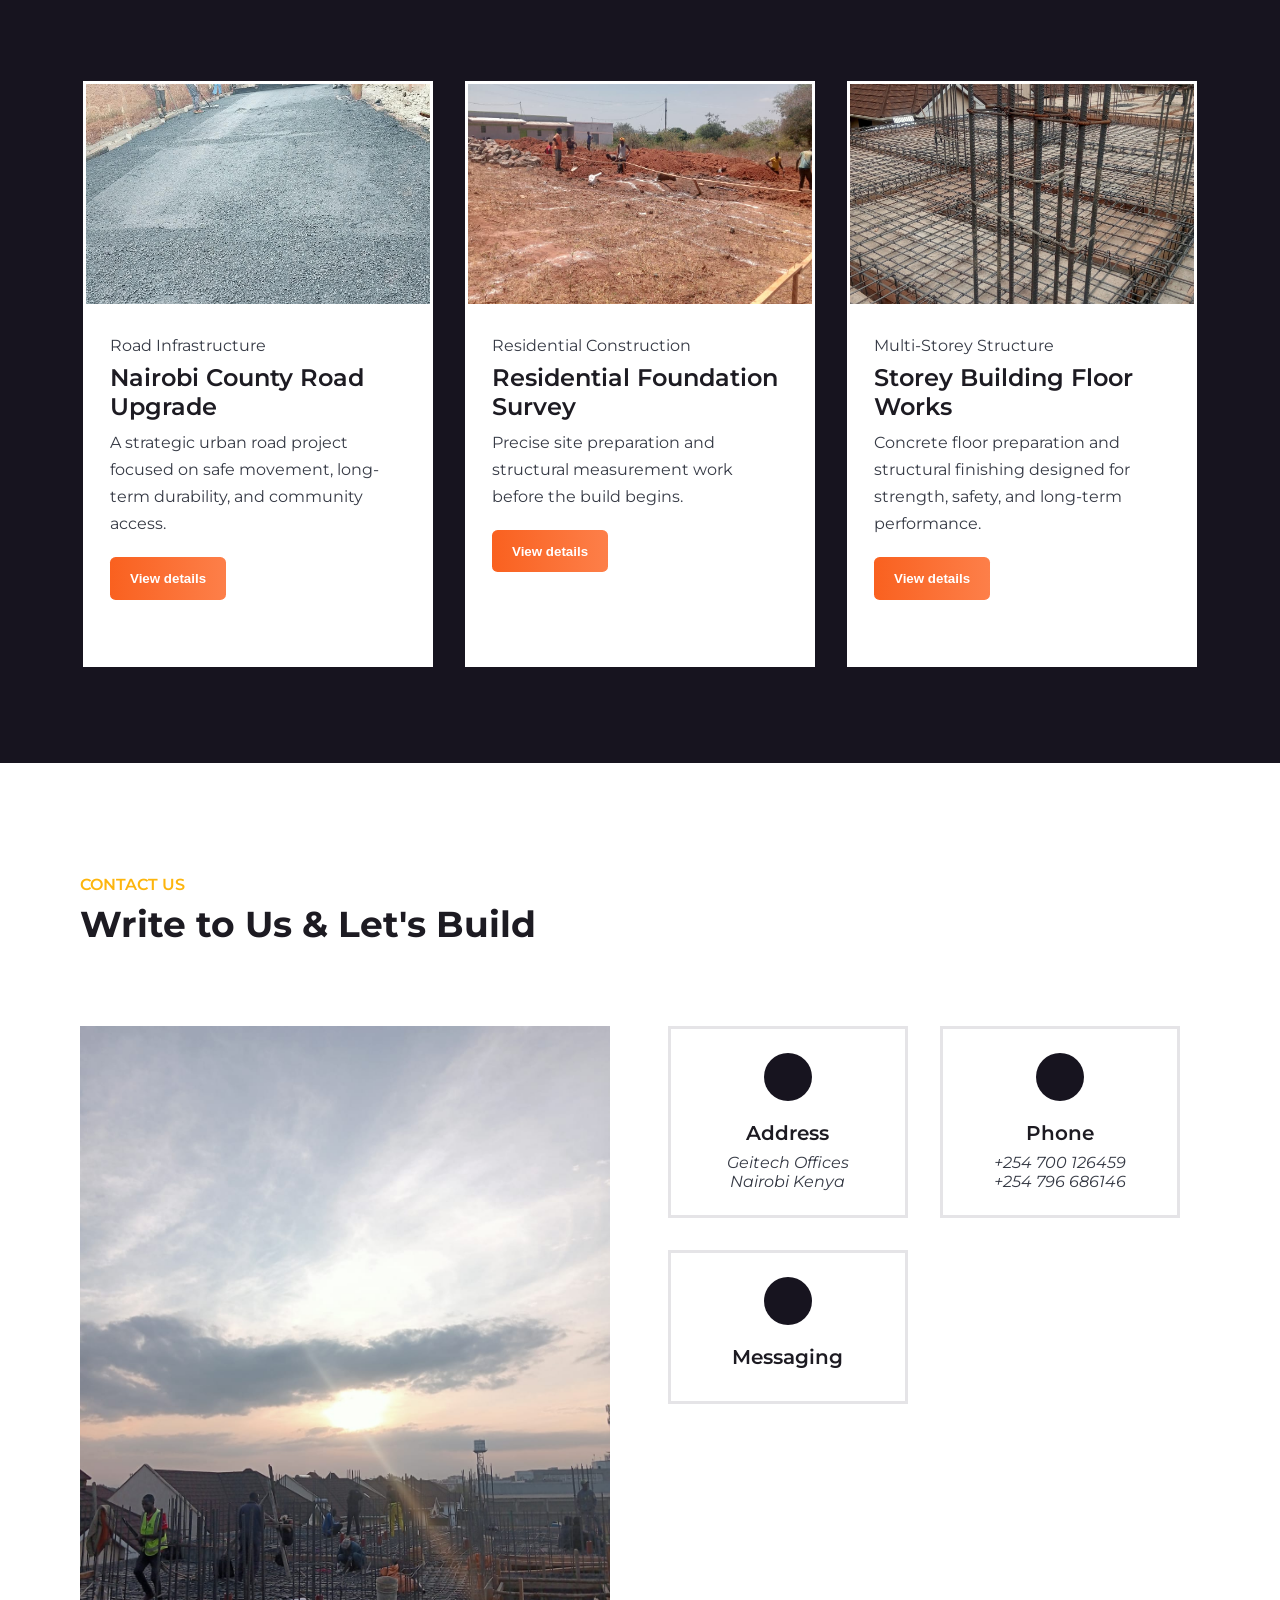
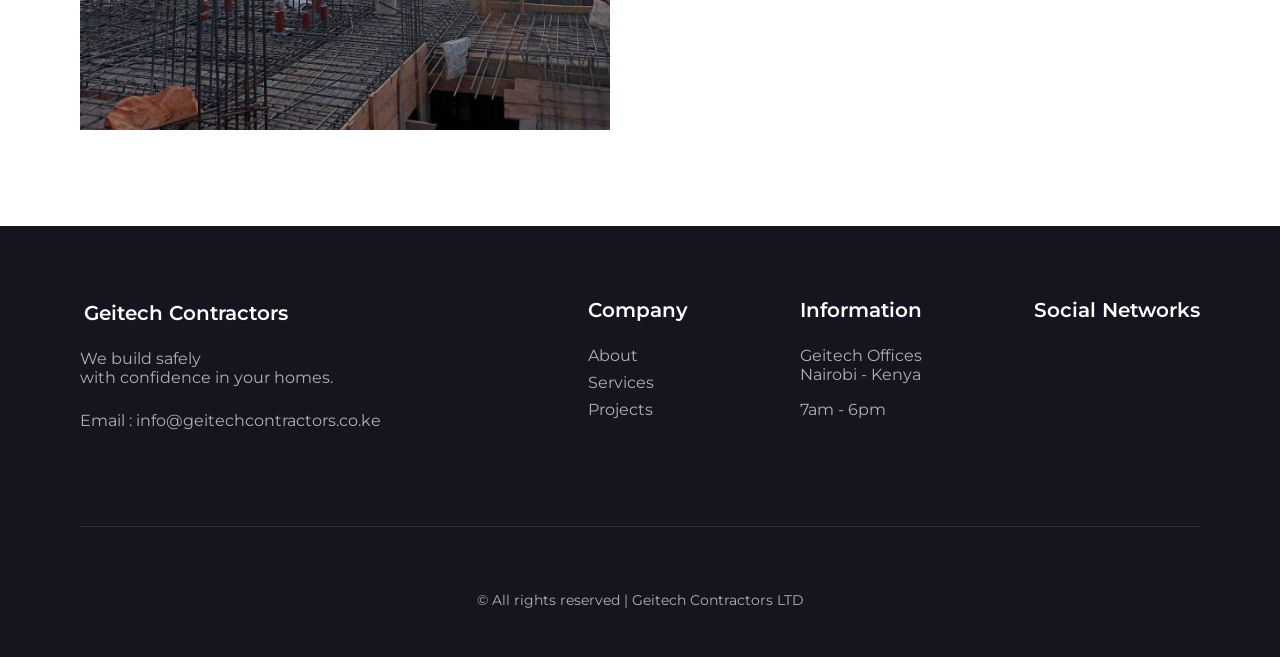
==== commit 0d464b14: "Update experience, projects count, phone numbers, and add services list" ====
--- a/index.html
+++ b/index.html
@@ -121,12 +121,12 @@
 
             <div class="home__info">
               <div>
-                <h3 class="home__info-title">10+</h3>
+                <h3 class="home__info-title">5+</h3>
                 <p class="home__info-description">Years<br />Of Experience</p>
               </div>
 
               <div>
-                <h3 class="home__info-title">200</h3>
+                <h3 class="home__info-title">30+</h3>
                 <p class="home__info-description">
                   Projects <br />
                   Completed
@@ -204,7 +204,7 @@
         <div class="services__container container grid">
           <div class="services__data">
             <div>
-              <span class="section__subtitle">OUR SERVICES</span>
+              <span class="section__subtitle">WHAT WE DO</span>
               <h2 class="section__title">
                 Building stronger <br />
                 roads and structures
@@ -214,6 +214,17 @@
             <p class="services__description">
               We deliver road construction, road rehabilitation, drainage works, residential building, and repair services designed for safety, durability, and performance.
             </p>
+
+            <div class="services__list">
+              <ul>
+                <li><strong>Planning and project management</strong></li>
+                <li><strong>Cost planning and management</strong></li>
+                <li><strong>Site supervision and quality control</strong></li>
+                <li><strong>Designs and approvals</strong></li>
+                <li><strong>Inspection and handover</strong></li>
+                <li><strong>Finishing works and interior services</strong></li>
+              </ul>
+            </div>
 
             <a href="#contact" class="button">Contact Us</a>
           </div>
@@ -406,7 +417,7 @@
       <section class="contact section" id="contact">
         <div class="container">
           <span class="section__subtitle">CONTACT US</span>
-          <h2 class="section__title">Write to Us & Let’s Build</h2>
+          <h2 class="section__title">Write to Us & Let's Build</h2>
 
           <div class="contact__container grid">
             <img
@@ -433,8 +444,8 @@
 
                 <h3 class="contact__title">Phone</h3>
                 <address class="contact__info">
-                  +254 707 912 423 <br />
-                  +254 707 912 423
+                  +254 700 126459 <br />
+                  +254 796 686146
                 </address>
               </div>
 
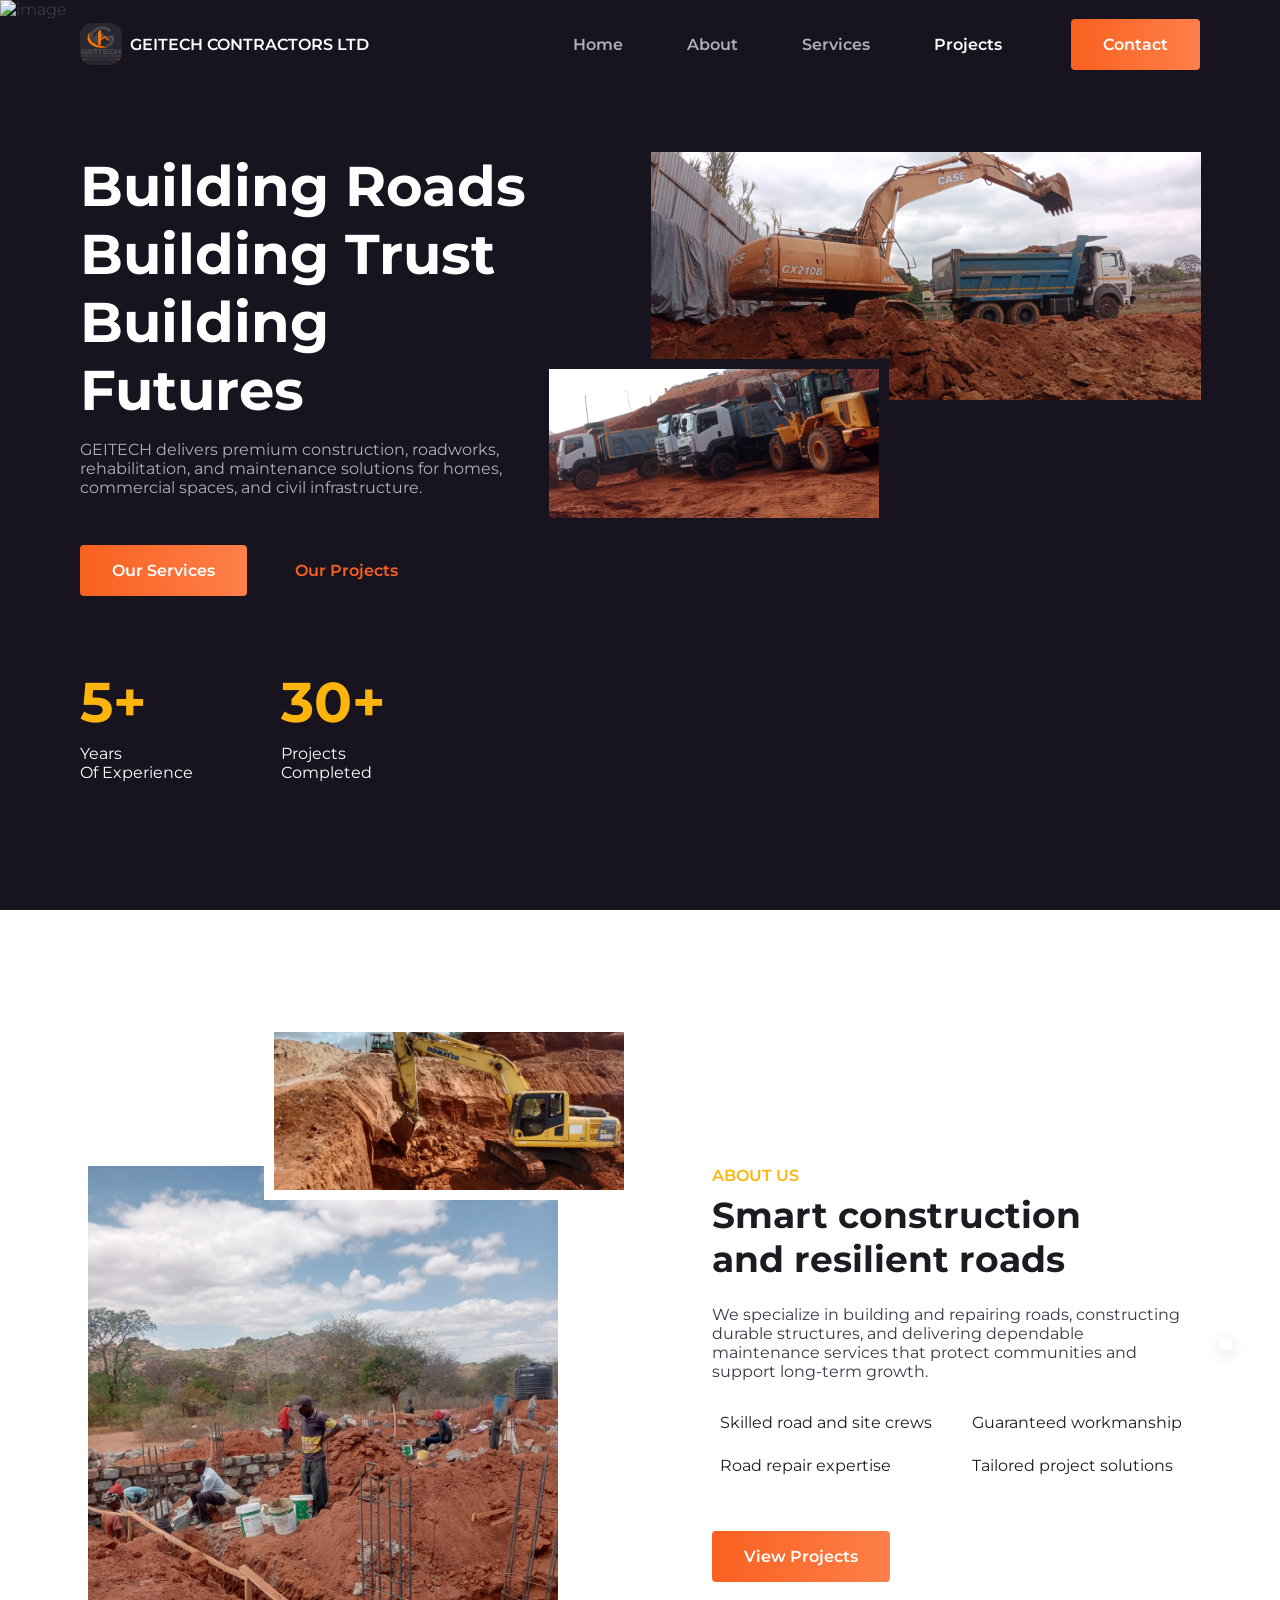
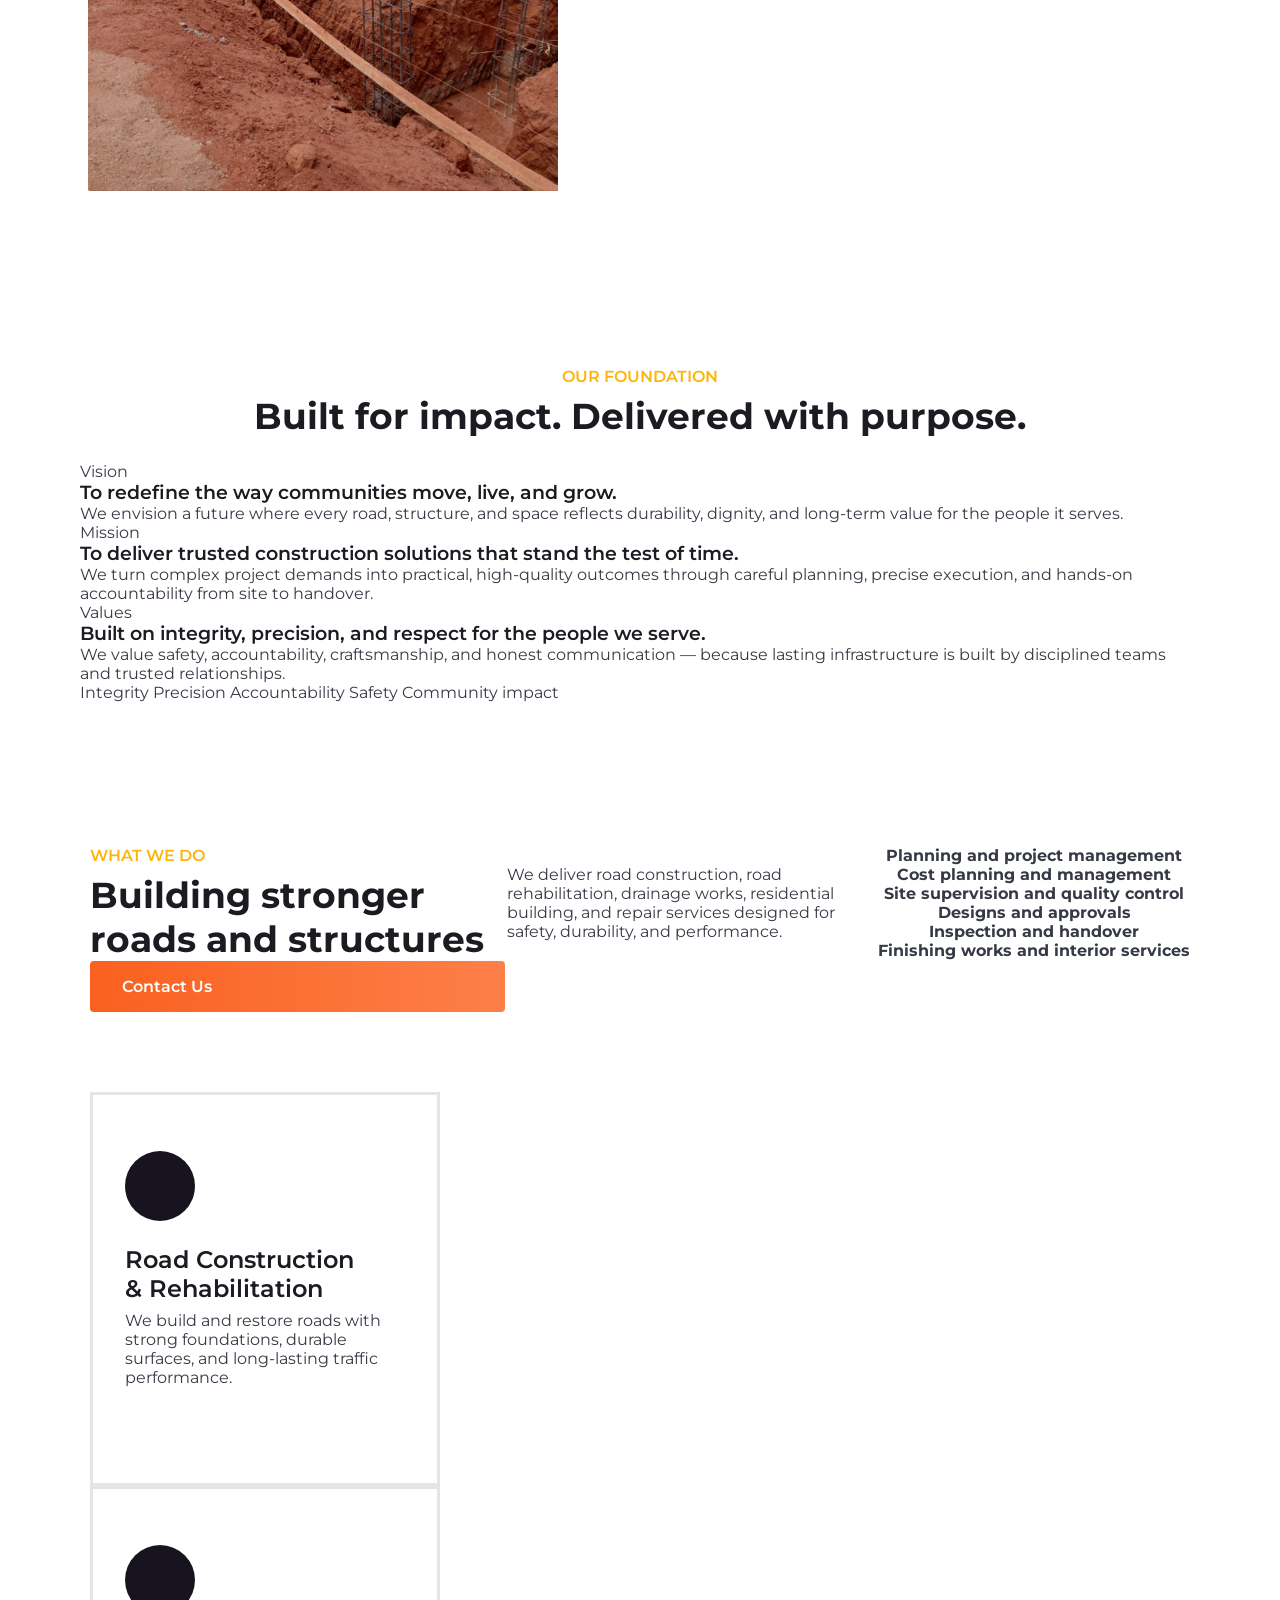
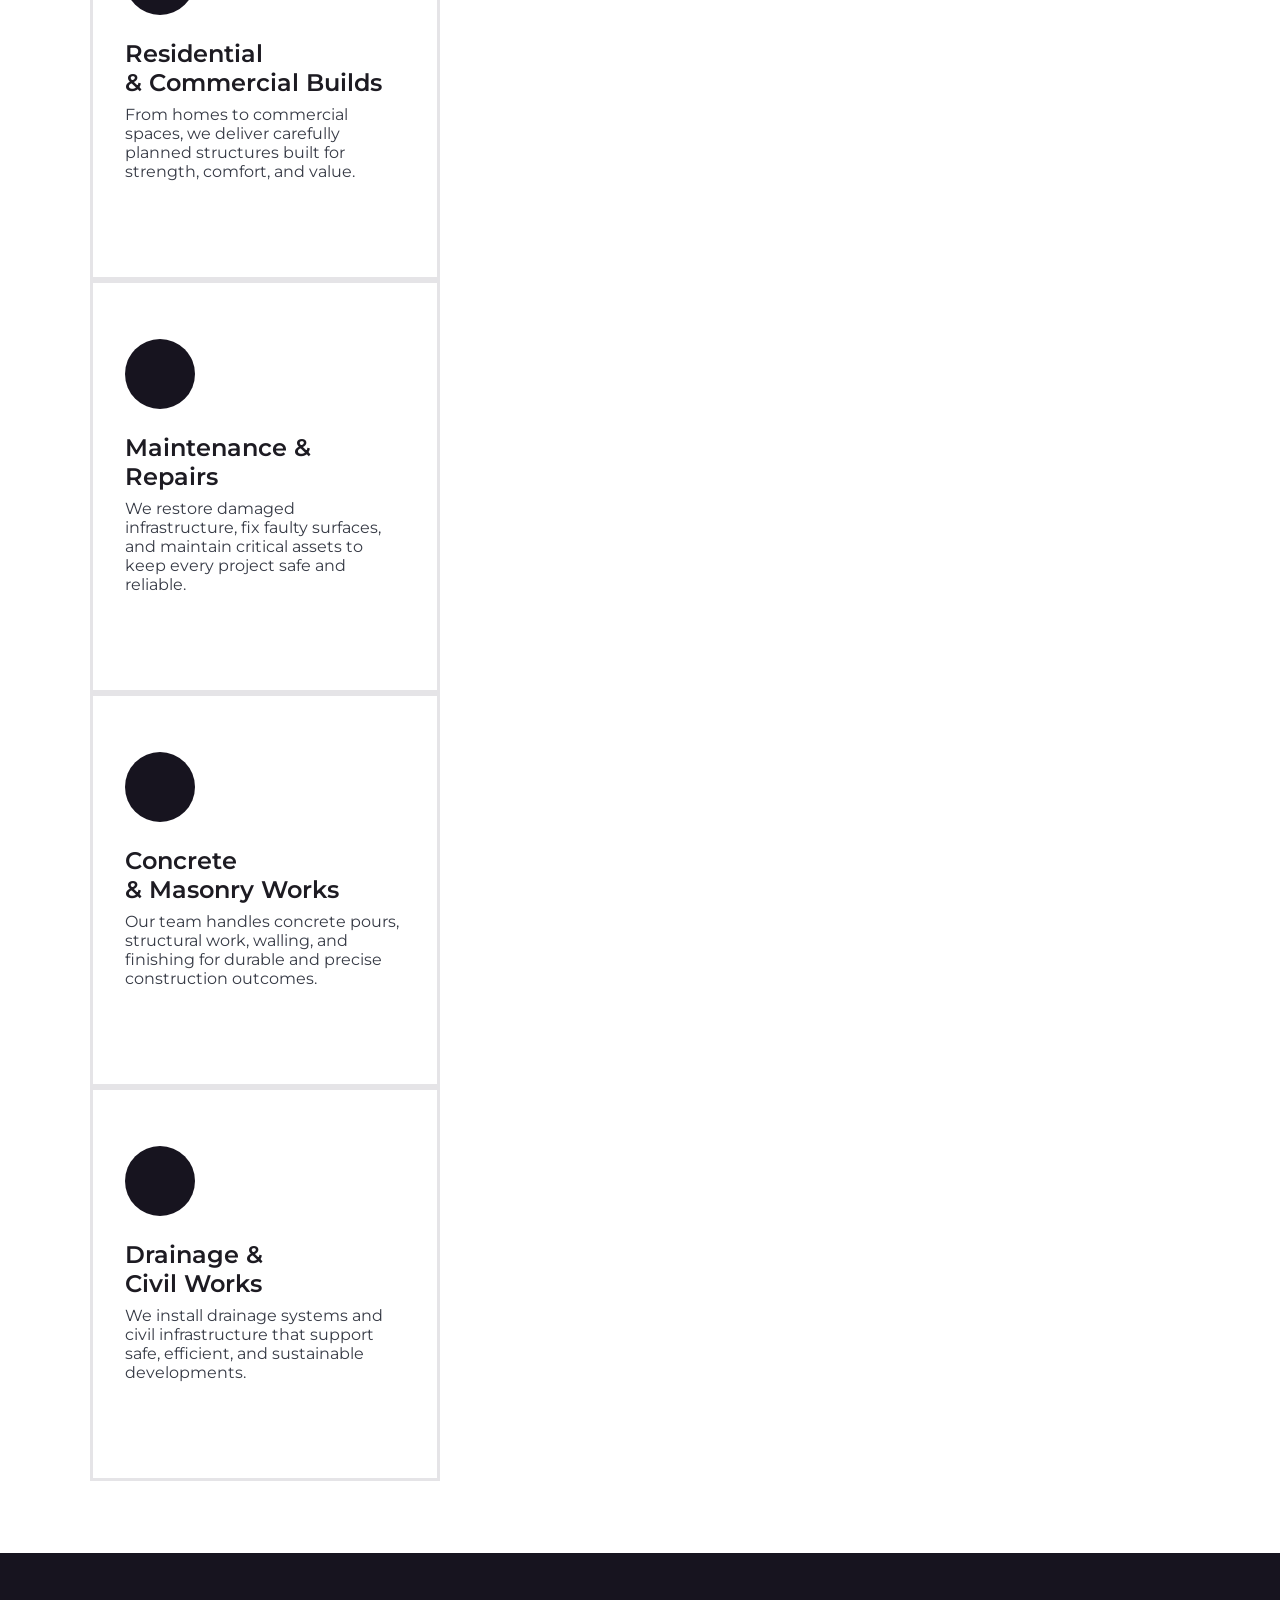
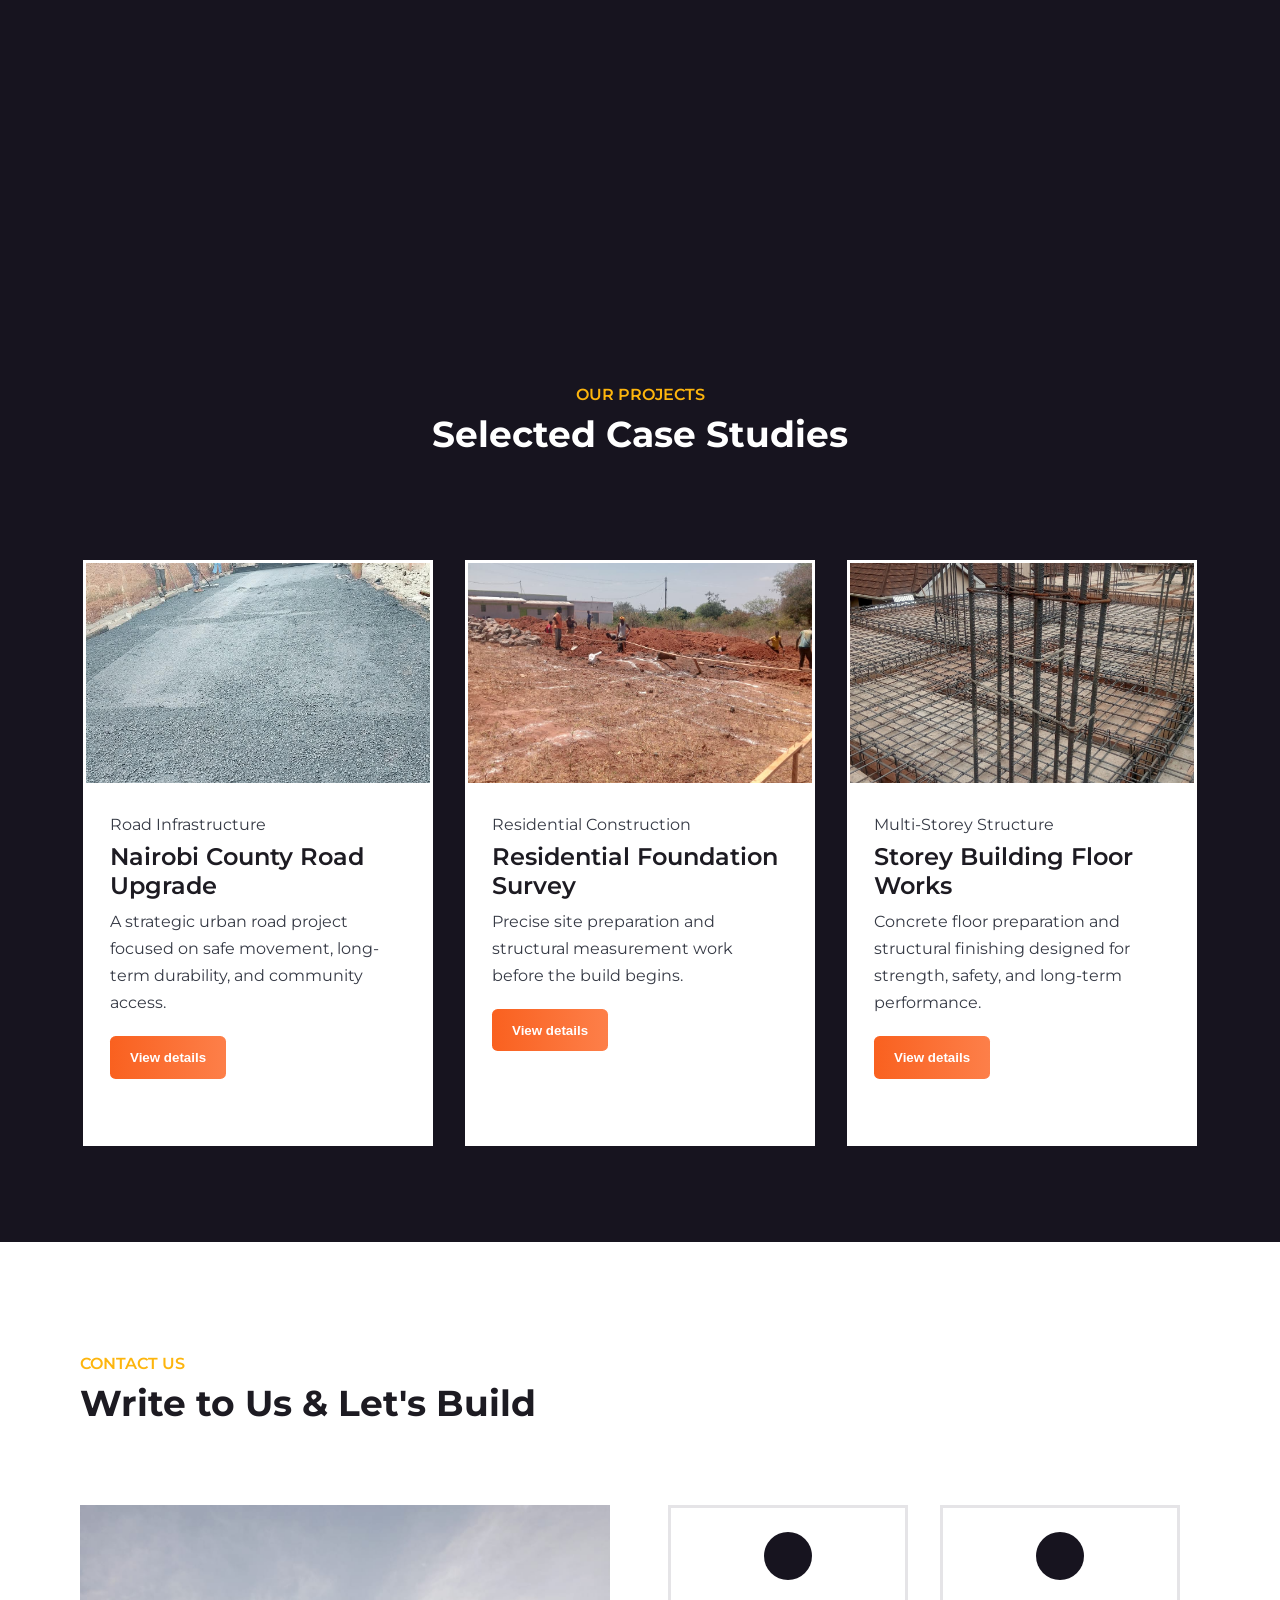
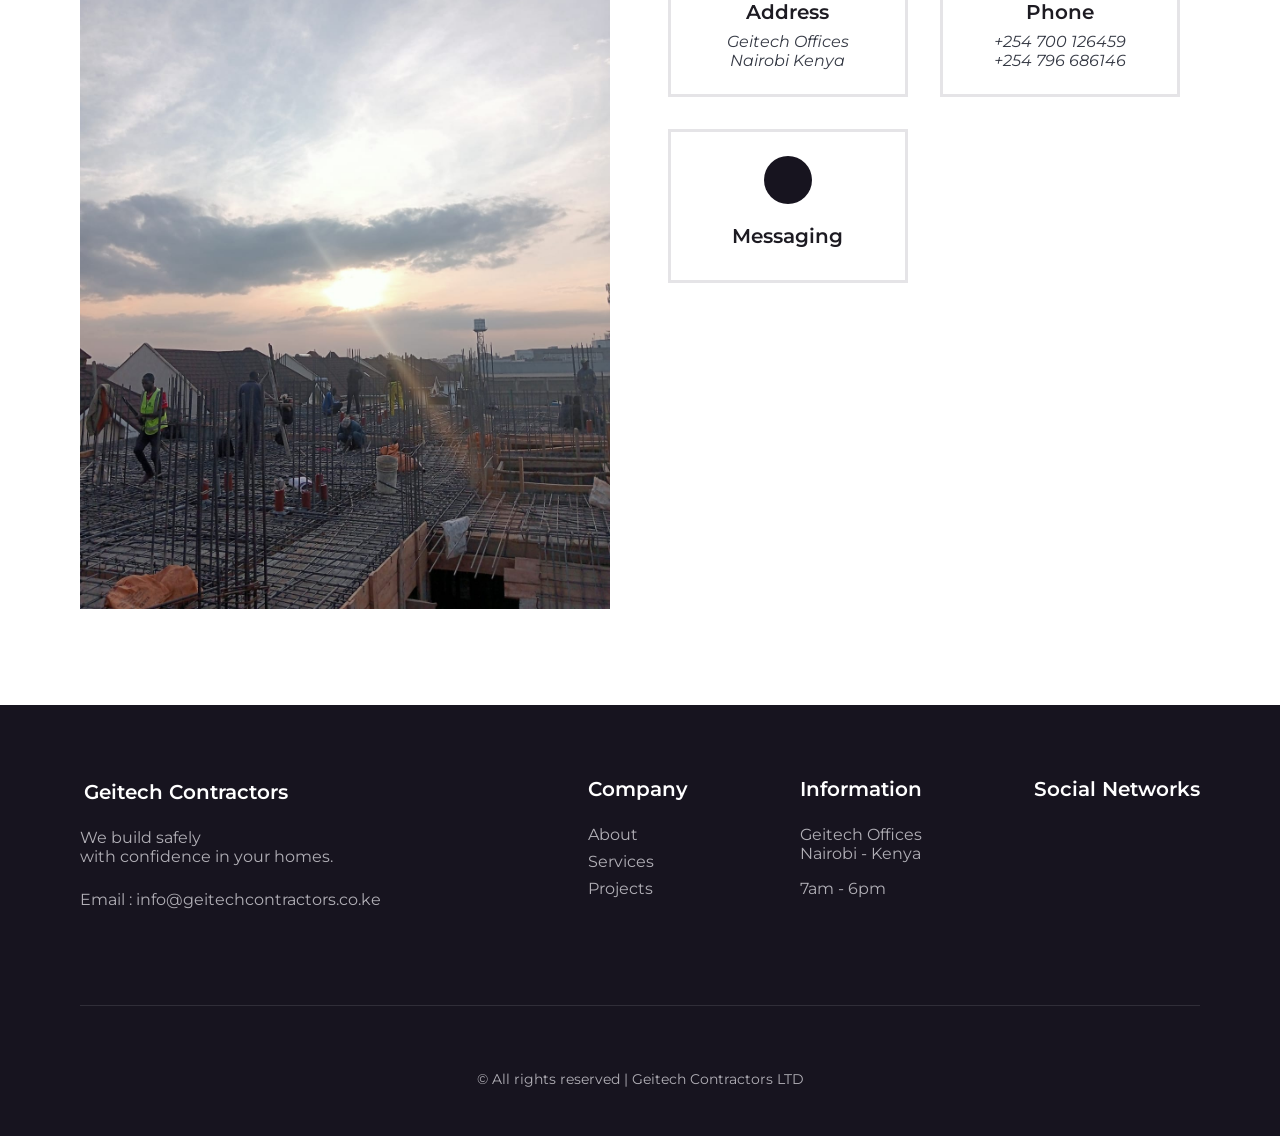
==== commit 43c6f4ff: "Add a polished vision, mission, and values section to the homepage" ====
--- a/index.html
+++ b/index.html
@@ -199,6 +199,62 @@
           </div>
         </div>
       </section>
+
+      <section class="brand-principles section" id="principles">
+        <div class="container">
+          <div class="section-heading">
+            <span class="section__subtitle">OUR FOUNDATION</span>
+            <h2 class="section__title">Built for impact. Delivered with purpose.</h2>
+          </div>
+
+          <div class="principles__grid">
+            <article class="principle-card principle-card--vision">
+              <div class="principle-card__icon">
+                <i class="ri-rocket-line"></i>
+              </div>
+              <span class="principle-card__eyebrow">Vision</span>
+              <h3>To redefine the way communities move, live, and grow.</h3>
+              <p>
+                We envision a future where every road, structure, and space reflects durability,
+                dignity, and long-term value for the people it serves.
+              </p>
+            </article>
+
+            <article class="principle-card principle-card--mission">
+              <div class="principle-card__icon">
+                <i class="ri-target-line"></i>
+              </div>
+              <span class="principle-card__eyebrow">Mission</span>
+              <h3>To deliver trusted construction solutions that stand the test of time.</h3>
+              <p>
+                We turn complex project demands into practical, high-quality outcomes through careful
+                planning, precise execution, and hands-on accountability from site to handover.
+              </p>
+            </article>
+
+            <article class="principle-card principle-card--values">
+              <div class="principle-card__icon">
+                <i class="ri-shield-star-line"></i>
+              </div>
+              <span class="principle-card__eyebrow">Values</span>
+              <h3>Built on integrity, precision, and respect for the people we serve.</h3>
+              <p>
+                We value safety, accountability, craftsmanship, and honest communication — because lasting
+                infrastructure is built by disciplined teams and trusted relationships.
+              </p>
+            </article>
+          </div>
+
+          <div class="values-strip" aria-label="Core company values">
+            <span>Integrity</span>
+            <span>Precision</span>
+            <span>Accountability</span>
+            <span>Safety</span>
+            <span>Community impact</span>
+          </div>
+        </div>
+      </section>
+
       <!--==================== SERVICES ====================-->
       <section class="services section" id="services">
         <div class="services__container container grid">
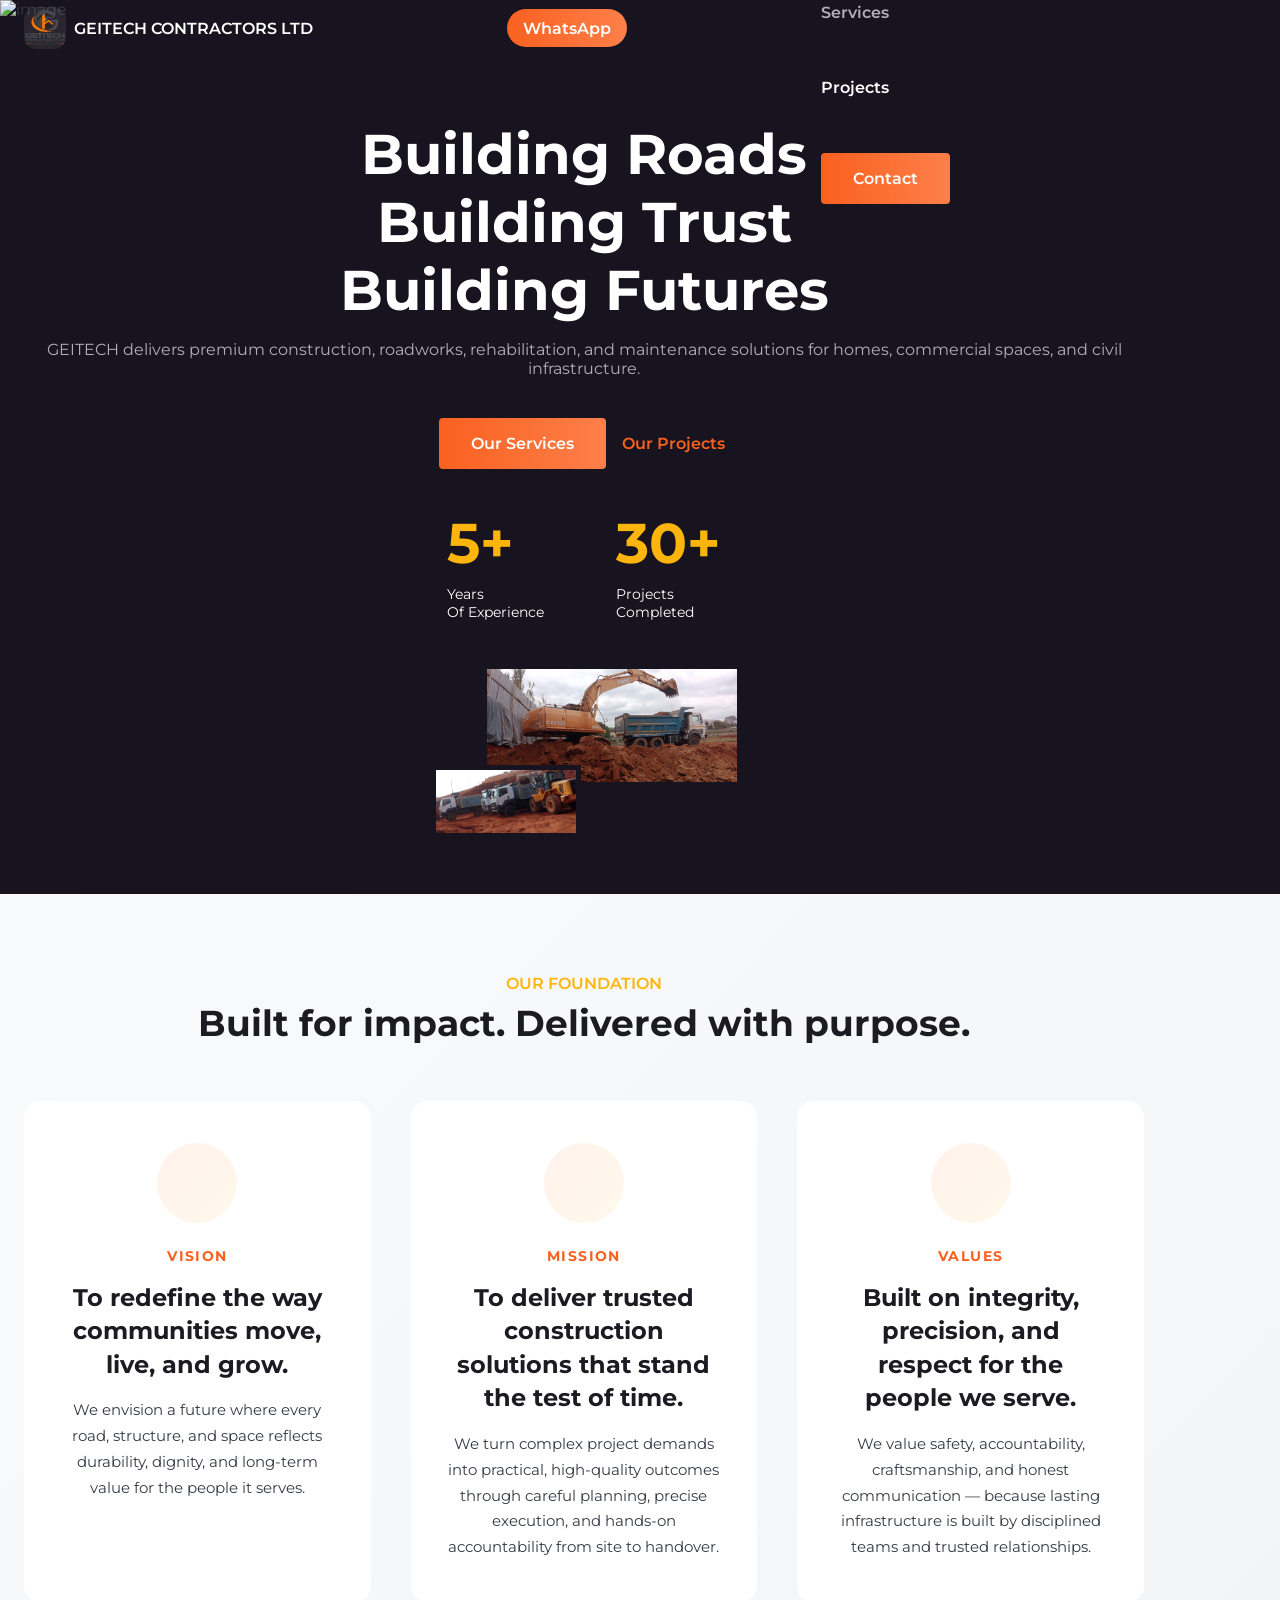
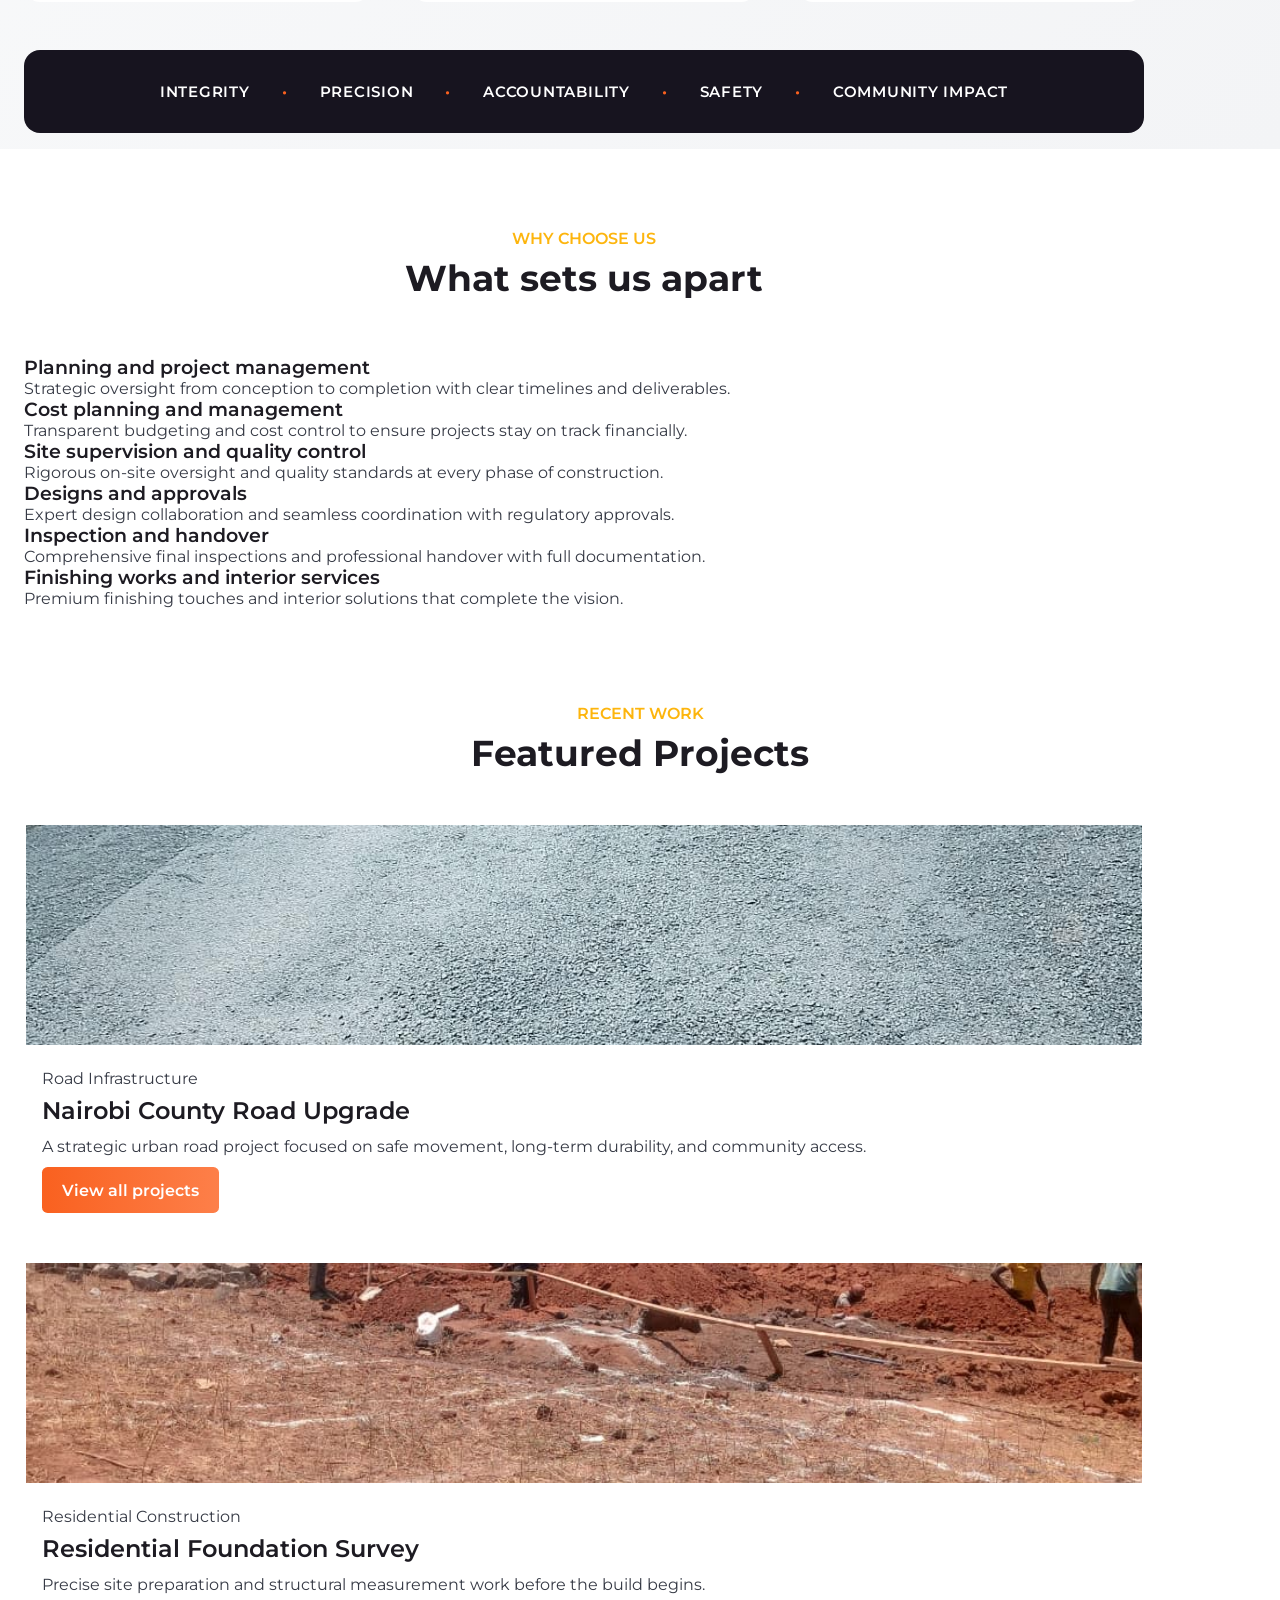
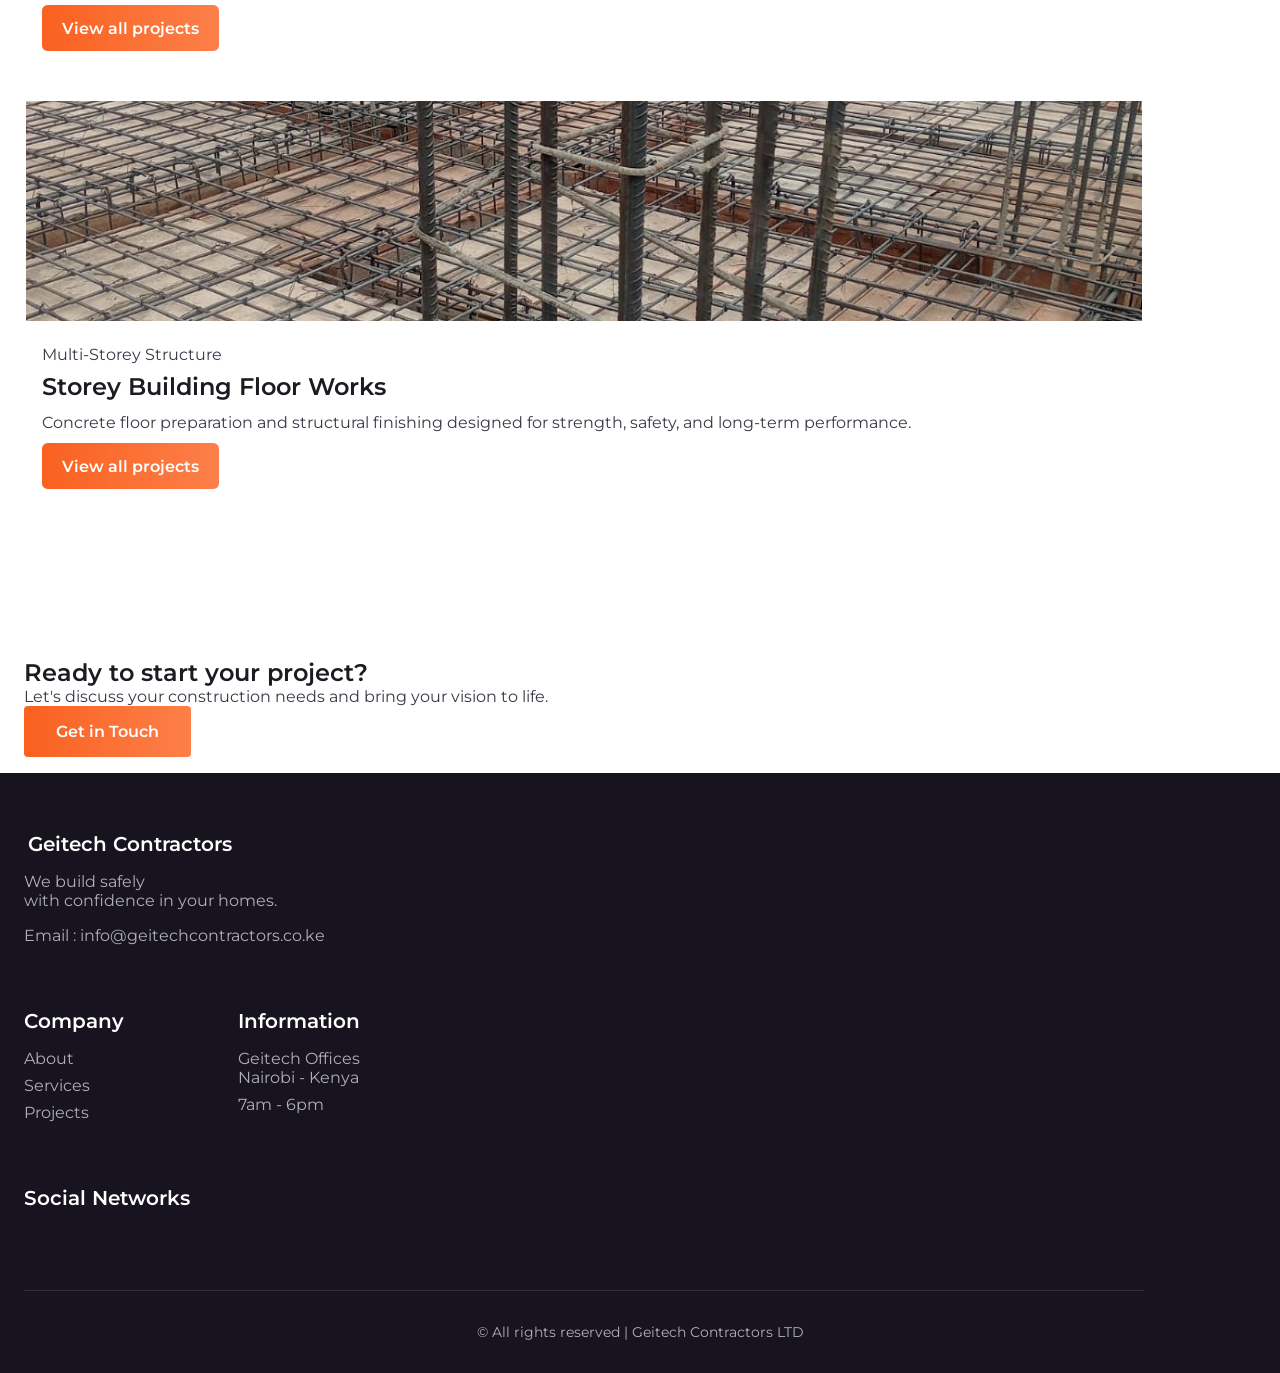
==== commit 58c08893: "Restructure homepage - fix mobile layout, add feature cards, fix Projects menu color, remove repetit" ====
--- a/index.html
+++ b/index.html
@@ -56,7 +56,7 @@
 
             <li class="nav__item--dropdown">
               <button class="nav__dropdown-toggle" type="button" aria-expanded="false">
-                Projects
+                <span>Projects</span>
                 <i class="ri-arrow-down-s-line"></i>
               </button>
               <div class="nav__dropdown">
@@ -65,7 +65,6 @@
                 <a href="houses.html" class="nav__dropdown-link">Houses</a>
                 <a href="commercial-buildings.html" class="nav__dropdown-link">Commercial Buildings</a>
                 <a href="renovation.html" class="nav__dropdown-link">Renovation</a>
-                <a href="pricing.html" class="nav__dropdown-link">Pricing</a>
               </div>
             </li>
 
@@ -110,9 +109,9 @@
               </p>
 
               <div class="home__buttons">
-                <a href="#services" class="button">Our Services</a>
-
-                <a href="#projects" class="button__link">
+                <a href="services.html" class="button">Our Services</a>
+
+                <a href="projects.html" class="button__link">
                   <span>Our Projects</span>
                   <i class="ri-arrow-right-line"></i>
                 </a>
@@ -120,12 +119,12 @@
             </div>
 
             <div class="home__info">
-              <div>
+              <div class="home__info-card">
                 <h3 class="home__info-title">5+</h3>
                 <p class="home__info-description">Years<br />Of Experience</p>
               </div>
 
-              <div>
+              <div class="home__info-card">
                 <h3 class="home__info-title">30+</h3>
                 <p class="home__info-description">
                   Projects <br />
@@ -148,58 +147,7 @@
         </div>
       </section>
 
-      <!--==================== ABOUT ====================-->
-      <section class="about section" id="about">
-        <div class="about__container container grid">
-          <div class="about__data">
-            <span class="section__subtitle">ABOUT US</span>
-            <h2 class="section__title">
-              Smart construction <br />
-              and resilient roads
-            </h2>
-
-            <p class="about__description">
-              We specialize in building and repairing roads, constructing durable structures, and delivering dependable maintenance services that protect communities and support long-term growth.
-            </p>
-
-            <ul class="about__list grid">
-              <li class="about__list-item">
-                <i class="ri-checkbox-circle-line"></i>
-                <span>Skilled road and site crews</span>
-              </li>
-
-              <li class="about__list-item">
-                <i class="ri-checkbox-circle-line"></i>
-                <span>Guaranteed workmanship</span>
-              </li>
-
-              <li class="about__list-item">
-                <i class="ri-checkbox-circle-line"></i>
-                <span>Road repair expertise</span>
-              </li>
-
-              <li class="about__list-item">
-                <i class="ri-checkbox-circle-line"></i>
-                <span>Tailored project solutions</span>
-              </li>
-            </ul>
-
-            <a href="#projects" class="button">View Projects</a>
-          </div>
-
-          <div class="about__images">
-            <img
-              src="assets/img/about-img-1.png"
-              alt="image"
-              class="about__img-1" />
-            <img
-              src="assets/img/about-img-2.png"
-              alt="image"
-              class="about__img-2" />
-          </div>
-        </div>
-      </section>
-
+      <!--==================== BRAND PRINCIPLES (Vision/Mission/Values) ===============-->
       <section class="brand-principles section" id="principles">
         <div class="container">
           <div class="section-heading">
@@ -255,139 +203,70 @@
         </div>
       </section>
 
-      <!--==================== SERVICES ====================-->
-      <section class="services section" id="services">
-        <div class="services__container container grid">
-          <div class="services__data">
-            <div>
-              <span class="section__subtitle">WHAT WE DO</span>
-              <h2 class="section__title">
-                Building stronger <br />
-                roads and structures
-              </h2>
-            </div>
-
-            <p class="services__description">
-              We deliver road construction, road rehabilitation, drainage works, residential building, and repair services designed for safety, durability, and performance.
-            </p>
-
-            <div class="services__list">
-              <ul>
-                <li><strong>Planning and project management</strong></li>
-                <li><strong>Cost planning and management</strong></li>
-                <li><strong>Site supervision and quality control</strong></li>
-                <li><strong>Designs and approvals</strong></li>
-                <li><strong>Inspection and handover</strong></li>
-                <li><strong>Finishing works and interior services</strong></li>
-              </ul>
-            </div>
-
-            <a href="#contact" class="button">Contact Us</a>
-          </div>
-
-          <div class="services__swiper swiper">
-            <div class="swiper-wrapper">
-              <article class="services__card swiper-slide">
-                <div class="services__icon">
-                  <i class="ri-road-map-line"></i>
-                </div>
-
-                <h3 class="services__title">
-                  Road Construction <br />
-                  & Rehabilitation
-                </h3>
-
-                <p>
-                  We build and restore roads with strong foundations, durable surfaces,
-                  and long-lasting traffic performance.
-                </p>
-              </article>
-
-              <article class="services__card swiper-slide">
-                <div class="services__icon">
-                  <i class="ri-home-office-line"></i>
-                </div>
-
-                <h3 class="services__title">
-                  Residential <br />
-                  & Commercial Builds
-                </h3>
-
-                <p>
-                  From homes to commercial spaces, we deliver carefully planned structures
-                  built for strength, comfort, and value.
-                </p>
-              </article>
-
-              <article class="services__card swiper-slide">
-                <div class="services__icon">
-                  <i class="ri-tools-line"></i>
-                </div>
-
-                <h3 class="services__title">
-                  Maintenance & <br />
-                  Repairs
-                </h3>
-
-                <p>
-                  We restore damaged infrastructure, fix faulty surfaces, and maintain
-                  critical assets to keep every project safe and reliable.
-                </p>
-              </article>
-
-              <article class="services__card swiper-slide">
-                <div class="services__icon">
-                  <i class="ri-box-3-line"></i>
-                </div>
-
-                <h3 class="services__title">
-                  Concrete <br />
-                  & Masonry Works
-                </h3>
-
-                <p>
-                  Our team handles concrete pours, structural work, walling, and finishing
-                  for durable and precise construction outcomes.
-                </p>
-              </article>
-
-              <article class="services__card swiper-slide">
-                <div class="services__icon">
-                  <i class="ri-drop-line"></i>
-                </div>
-                <h3 class="services__title">
-                  Drainage & <br />
-                  Civil Works
-                </h3>
-
-                <p>
-                  We install drainage systems and civil infrastructure that support safe,
-                  efficient, and sustainable developments.
-                </p>
-              </article>
-            </div>
-          </div>
-
-          <!-- Nav Buttons -->
-          <div class="swiper-button-prev">
-            <i class="ri-arrow-left-line"></i>
-          </div>
-
-          <div class="swiper-button-next">
-            <i class="ri-arrow-right-line"></i>
-          </div>
-        </div>
-
-        <div class="services__shape"></div>
+      <!--==================== WHY GEITECH ====================-->
+      <section class="why-geitech section" id="why-us">
+        <div class="container">
+          <div class="section-heading">
+            <span class="section__subtitle">WHY CHOOSE US</span>
+            <h2 class="section__title">What sets us apart</h2>
+          </div>
+
+          <div class="geitech-features__grid">
+            <article class="feature-card">
+              <div class="feature-card__icon">
+                <i class="ri-checkbox-circle-line"></i>
+              </div>
+              <h3>Planning and project management</h3>
+              <p>Strategic oversight from conception to completion with clear timelines and deliverables.</p>
+            </article>
+
+            <article class="feature-card">
+              <div class="feature-card__icon">
+                <i class="ri-checkbox-circle-line"></i>
+              </div>
+              <h3>Cost planning and management</h3>
+              <p>Transparent budgeting and cost control to ensure projects stay on track financially.</p>
+            </article>
+
+            <article class="feature-card">
+              <div class="feature-card__icon">
+                <i class="ri-checkbox-circle-line"></i>
+              </div>
+              <h3>Site supervision and quality control</h3>
+              <p>Rigorous on-site oversight and quality standards at every phase of construction.</p>
+            </article>
+
+            <article class="feature-card">
+              <div class="feature-card__icon">
+                <i class="ri-checkbox-circle-line"></i>
+              </div>
+              <h3>Designs and approvals</h3>
+              <p>Expert design collaboration and seamless coordination with regulatory approvals.</p>
+            </article>
+
+            <article class="feature-card">
+              <div class="feature-card__icon">
+                <i class="ri-checkbox-circle-line"></i>
+              </div>
+              <h3>Inspection and handover</h3>
+              <p>Comprehensive final inspections and professional handover with full documentation.</p>
+            </article>
+
+            <article class="feature-card">
+              <div class="feature-card__icon">
+                <i class="ri-checkbox-circle-line"></i>
+              </div>
+              <h3>Finishing works and interior services</h3>
+              <p>Premium finishing touches and interior solutions that complete the vision.</p>
+            </article>
+          </div>
+        </div>
       </section>
 
-      <!--==================== PROJECTS ====================-->
-      <section class="projects section" id="projects">
-        <span class="section__subtitle">OUR PROJECTS</span>
-
-        <h2 class="section__title">
-          Selected Case Studies
-        </h2>
+      <!--==================== FEATURED PROJECTS ====================-->
+      <section class="featured-projects section" id="featured">
+        <span class="section__subtitle">RECENT WORK</span>
+        <h2 class="section__title">Featured Projects</h2>
 
         <div class="projects__container container grid">
           <article class="projects__card" data-project="road">
@@ -402,9 +281,7 @@
               <p>
                 A strategic urban road project focused on safe movement, long-term durability, and community access.
               </p>
-              <button class="project__button" type="button" data-project="road">
-                View details
-              </button>
+              <a href="projects.html" class="project__button">View all projects</a>
             </div>
           </article>
 
@@ -420,9 +297,7 @@
               <p>
                 Precise site preparation and structural measurement work before the build begins.
               </p>
-              <button class="project__button" type="button" data-project="foundation">
-                View details
-              </button>
+              <a href="projects.html" class="project__button">View all projects</a>
             </div>
           </article>
 
@@ -438,103 +313,18 @@
               <p>
                 Concrete floor preparation and structural finishing designed for strength, safety, and long-term performance.
               </p>
-              <button class="project__button" type="button" data-project="flooring">
-                View details
-              </button>
+              <a href="projects.html" class="project__button">View all projects</a>
             </div>
           </article>
         </div>
       </section>
 
-      <div class="project-modal" id="project-modal" aria-hidden="true">
-        <div class="project-modal__content">
-          <button class="project-modal__close" type="button" aria-label="Close project details">
-            <i class="ri-close-line"></i>
-          </button>
-
-          <div class="project-modal__body">
-            <img
-              id="modal-image"
-              src=""
-              alt=""
-              class="project-modal__image" />
-
-            <div class="project-modal__text">
-              <span class="section__subtitle project-modal__eyebrow" id="modal-category"></span>
-              <h3 id="modal-title"></h3>
-              <p class="project-modal__location" id="modal-location"></p>
-              <div class="project-modal__details" id="modal-details"></div>
-            </div>
-          </div>
-        </div>
-      </div>
-
-      <!--==================== CONTACT ====================-->
-      <section class="contact section" id="contact">
+      <!--==================== CONTACT CTA ====================-->
+      <section class="contact-cta section">
         <div class="container">
-          <span class="section__subtitle">CONTACT US</span>
-          <h2 class="section__title">Write to Us & Let's Build</h2>
-
-          <div class="contact__container grid">
-            <img
-              src="assets/img/contact-img.png"
-              alt="image"
-              class="contact__img" />
-
-            <div class="contact__data grid">
-              <div class="contact__card">
-                <div class="contact__icon">
-                  <i class="ri-map-pin-2-line"></i>
-                </div>
-
-                <h3 class="contact__title">Address</h3>
-                <address class="contact__info">
-                  Geitech Offices <br />Nairobi Kenya
-                </address>
-              </div>
-
-              <div class="contact__card">
-                <div class="contact__icon">
-                  <i class="ri-phone-line"></i>
-                </div>
-
-                <h3 class="contact__title">Phone</h3>
-                <address class="contact__info">
-                  +254 700 126459 <br />
-                  +254 796 686146
-                </address>
-              </div>
-
-              <div class="contact__card">
-                <div class="contact__icon">
-                  <i class="ri-message-3-line"></i>
-                </div>
-
-                <h3 class="contact__title">Messaging</h3>
-                <div class="contact__social">
-                  <a
-                    href="https://api.whatsapp.com/send?phone=254707912423&text=Hello, I would like more information on your Construction services!"
-                    target="_blank"
-                    class="contact__social-link">
-                    <i class="ri-whatsapp-line"></i>
-                  </a>
-                  <a
-                    href="https://www.messenger.com/"
-                    target="_blank"
-                    class="contact__social-link">
-                    <i class="ri-messenger-line"></i>
-                  </a>
-
-                  <a
-                    href="https://telegram.org/"
-                    target="_blank"
-                    class="contact__social-link">
-                    <i class="ri-telegram-line"></i>
-                  </a>
-                </div>
-              </div>
-            </div>
-          </div>
+          <h2 class="contact-cta__title">Ready to start your project?</h2>
+          <p class="contact-cta__description">Let's discuss your construction needs and bring your vision to life.</p>
+          <a href="contact.html" class="button contact-cta__button">Get in Touch</a>
         </div>
       </section>
     </main>
@@ -564,14 +354,14 @@
 
             <ul class="footer__links">
               <li>
-                <a href="#about" class="footer__link">About</a>
+                <a href="about.html" class="footer__link">About</a>
               </li>
 
               <li>
-                <a href="#services" class="footer__link">Services</a>
+                <a href="services.html" class="footer__link">Services</a>
               </li>
               <li>
-                <a href="#projects" class="footer__link">Projects</a>
+                <a href="projects.html" class="footer__link">Projects</a>
               </li>
             </ul>
           </div>
@@ -598,21 +388,21 @@
             <div class="footer__social">
               <a
                 href="https://www.facebook.com/"
-                target="-blanck"
+                target="_blank"
                 class="footer__social-link"
                 ><i class="ri-facebook-circle-line"></i
               ></a>
 
               <a
                 href="https://www.instagram.com/"
-                target="-blanck"
+                target="_blank"
                 class="footer__social-link"
                 ><i class="ri-instagram-line"></i
               ></a>
 
               <a
                 href="https://www.youtube.com/"
-                target="-blanck"
+                target="_blank"
                 class="footer__social-link"
                 ><i class="ri-youtube-line"></i
               ></a>
--- a/assets/css/styles.css
+++ b/assets/css/styles.css
@@ -585,6 +585,149 @@
   margin-right: 2.5rem;
 }
 
+/*=============== BRAND PRINCIPLES (Vision/Mission/Values) ===============*/
+.brand-principles {
+  background: linear-gradient(135deg, #f9fafb 0%, #f3f4f6 100%);
+  position: relative;
+}
+
+.brand-principles .container {
+  position: relative;
+}
+
+.section-heading {
+  margin-bottom: 3.5rem;
+}
+
+.principles__grid {
+  display: grid;
+  grid-template-columns: 1fr;
+  gap: 2rem;
+  margin-bottom: 3rem;
+}
+
+@media screen and (min-width: 768px) {
+  .principles__grid {
+    grid-template-columns: repeat(3, 1fr);
+    gap: 2.5rem;
+  }
+}
+
+.principle-card {
+  background: var(--white-color);
+  border: 2px solid transparent;
+  border-radius: 1rem;
+  padding: 2.5rem 2rem;
+  text-align: center;
+  transition: all 0.4s cubic-bezier(0.4, 0, 0.2, 1);
+  position: relative;
+  overflow: hidden;
+}
+
+.principle-card::before {
+  content: '';
+  position: absolute;
+  top: 0;
+  left: 0;
+  right: 0;
+  height: 4px;
+  background: var(--first-gradient);
+  transform: scaleX(0);
+  transform-origin: left;
+  transition: transform 0.4s ease;
+}
+
+.principle-card:hover {
+  border-color: var(--first-color);
+  box-shadow: 0 16px 48px rgba(15, 23, 42, 0.12);
+  transform: translateY(-8px);
+}
+
+.principle-card:hover::before {
+  transform: scaleX(1);
+}
+
+.principle-card__icon {
+  width: 80px;
+  height: 80px;
+  background: linear-gradient(135deg, rgba(255, 127, 56, 0.1), rgba(255, 192, 61, 0.1));
+  color: var(--first-color);
+  border-radius: 50%;
+  display: flex;
+  align-items: center;
+  justify-content: center;
+  font-size: 2.5rem;
+  margin: 0 auto 1.5rem;
+}
+
+.principle-card__eyebrow {
+  display: block;
+  font-size: var(--small-font-size);
+  font-weight: var(--font-bold);
+  letter-spacing: 0.1em;
+  text-transform: uppercase;
+  color: var(--first-color);
+  margin-bottom: 1rem;
+}
+
+.principle-card h3 {
+  font-size: var(--h2-font-size);
+  color: var(--title-color);
+  margin-bottom: 1rem;
+  line-height: 1.4;
+  font-weight: var(--font-bold);
+}
+
+.principle-card p {
+  color: var(--text-color);
+  line-height: 1.7;
+  font-size: 0.95rem;
+}
+
+/*=============== VALUES STRIP ===============*/
+.values-strip {
+  display: flex;
+  flex-wrap: wrap;
+  justify-content: center;
+  align-items: center;
+  gap: 1.5rem 2rem;
+  padding: 2rem;
+  background: var(--black-color);
+  border-radius: 1rem;
+  text-align: center;
+  margin-top: 2.5rem;
+}
+
+.values-strip span {
+  color: var(--white-color);
+  font-weight: var(--font-semi-bold);
+  font-size: 0.95rem;
+  letter-spacing: 0.05em;
+  text-transform: uppercase;
+}
+
+.values-strip span:not(:last-child)::after {
+  content: '•';
+  display: inline-block;
+  margin-left: 2rem;
+  color: var(--first-color);
+}
+
+@media screen and (max-width: 768px) {
+  .values-strip {
+    flex-direction: column;
+    gap: 1rem;
+  }
+
+  .values-strip span:not(:last-child)::after {
+    display: none;
+  }
+
+  .values-strip span {
+    display: block;
+  }
+}
+
 /*=============== SERVICES ===============*/
 .services {
   position: relative;
@@ -1000,341 +1143,44 @@
 .footer__copy {
   display: block;
   text-align: center;
+  padding-top: 2rem;
+  color: var(--text-color-light);
   font-size: var(--small-font-size);
-  margin-top: 4rem;
-}
-
-/*=============== SCROLL BAR ===============*/
-::-webkit-scrollbar {
-  width: 0.6rem;
-  background-color: hsl(255, 5%, 75%);
-}
-
-::-webkit-scrollbar-thumb {
-  background-color: hsl(255, 5%, 65%);
-}
-
-::-webkit-scrollbar-thumb:hover {
-  background-color: hsl(255, 5%, 55%);
-}
-
-/*=============== SCROLL UP ===============*/
-.scrollup {
-  position: fixed;
-  right: 1rem;
-  bottom: -50%;
-  background-color: var(--body-color);
-  box-shadow: 0 4px 16px hsla(255, 90%, 8%, 0.15);
-  color: var(--title-color);
-  display: inline-flex;
-  padding: 6px;
-  font-size: 1.25rem;
-  z-index: var(--z-tooltip);
-  border-radius: 0.15rem;
-  transition: bottom 0.4s, transform 0.4s;
-}
-
-.scrollup:hover {
-  transform: translateY(-0.5rem);
-}
-
-/* Show Scroll Up */
-.show-scroll {
-  bottom: 3rem;
-}
-
-/*=============== BREAKPOINTS ===============*/
-/* For Small Devices */
-@media screen and (max-width: 340px) {
-  .container {
-    margin-inline: 1rem;
-  }
-
-  .section__title {
-    font-size: 1.25rem;
-  }
-
-  .home__title {
-    font-size: 1.75rem;
-  }
-
-  .home__buttons {
+}
+
+/* Responsive Design */
+@media screen and (max-width: 768px) {
+  .services__list {
+    display: grid !important;
+    gap: 1rem !important;
+  }
+
+  .services__list ul {
+    display: grid;
+    gap: 0.75rem;
+  }
+
+  .services__list li {
+    font-size: 0.9rem;
+  }
+
+  .principle-card {
+    padding: 2rem 1.5rem;
+  }
+
+  .principle-card h3 {
+    font-size: var(--h3-font-size);
+  }
+}
+
+@media screen and (max-width: 480px) {
+  .home__info {
     flex-direction: column;
-  }
-
-  .home__img-1 {
-    width: 200px;
-    margin-left: 1.5rem;
-  }
-
-  .about__list {
-    grid-template-columns: repeat(1, 200px);
-  }
-
-  .about__img-1 {
-    width: 150px;
-    left: 4rem;
-  }
-  .about__img-2 {
-    width: 200px;
-    margin-bottom: 0;
-  }
-
-  .footer__content {
-    grid-template-columns: max-content;
-  }
-}
-
-/* For Medium Devices */
-@media screen and (min-width: 540px) {
-  .home__container,
-  .about__container,
-  .services__container,
-  .projects__container,
-  .contact__container {
-    grid-template-columns: 360px;
-    justify-content: center;
-  }
-
-  .footer__content {
-    grid-template-columns: repeat(3, max-content);
-  }
-}
-
-@media screen and (min-width: 768px) {
-  .nav__menu {
-    width: 50%;
-  }
-
-  .projects__container {
-    grid-template-columns: repeat(2, 330px);
-  }
-
-  .contact__data {
-    grid-template-columns: repeat(2, 240px);
-  }
-
-  .footer__container {
-    grid-template-columns: repeat(2, max-content);
-    justify-content: space-between;
-  }
-}
-
-@media screen and (max-width: 767px) {
-  .nav__cta {
-    display: inline-flex;
-    margin-right: 0.75rem;
-  }
-
-  .nav__toggle {
-    display: inline-flex;
-  }
-}
-
-@media screen and (min-width: 768px) {
-  .nav__cta {
-    display: none;
-  }
-}
-
-/* For Large Devices */
-@media screen and (min-width: 1150px) {
-  .container {
-    margin-inline: auto;
-  }
-
-  .section {
-    padding-block: 7rem 2rem;
-  }
-
-  .nav {
-    height: calc(var(--header-height) + 2rem);
-  }
-  .nav__close,
-  .nav__toggle {
-    display: none;
-  }
-  .nav__menu {
-    width: initial;
-  }
-  .nav__list {
-    flex-direction: row;
-    align-items: center;
-    column-gap: 4rem;
-  }
-
-  .bg-header .nav__link {
-    color: var(--text-color);
-  }
-
-  .bg-header .active-link,
-  .bg-header .nav__link:hover {
-    color: var(--first-color);
-  }
-
-  .bg-header .button,
-  .bg-header .button:hover {
-    color: var(--white-color);
-  }
-
-  .home__container {
-    grid-template-columns: 475px 550px;
-    column-gap: 6rem;
-    align-items: flex-start;
-  }
-  .home__content {
-    row-gap: 4.5rem;
-  }
-  .home__data {
-    text-align: initial;
-  }
-  .home__description {
-    margin-bottom: 3rem;
-    padding-right: 1.3rem;
-  }
-  .home__buttons {
-    justify-content: initial;
-    column-gap: 3rem;
-  }
-  .home__info {
-    justify-content: initial;
-    column-gap: 5.5rem;
-  }
-  .home__info-description {
-    font-size: var(--normal-font-size);
-  }
-  .home__img-1 {
-    width: 550px;
-    margin-left: 0;
-  }
-  .home__img-2 {
-    width: 350px;
-    border-width: 10px;
-    left: -7rem;
-    bottom: -8rem;
-  }
-  .home__lines {
-    object-position: center;
-  }
-
-  .about__container {
-    grid-template-columns: repeat(2, 480px);
-    column-gap: 9rem;
-    padding-block: 9rem 2rem;
-  }
-  .about__images {
-    order: -1;
-  }
-  .about__img-1 {
-    width: 370px;
-    border-width: 10px;
-    top: -9rem;
-    left: 11rem;
-  }
-  .about__img-2 {
-    width: 470px;
-  }
-  .about__data,
-  .about__data :is(.section__title, .section__subtitle) {
-    text-align: initial;
-  }
-  .about__list {
-    grid-template-columns: repeat(2, 1fr);
-    margin-bottom: 3.5rem;
-  }
-
-  .services__container {
-    grid-template-columns: initial;
-    row-gap: 5rem;
-    padding-bottom: 4.5rem;
-  }
-  .services__data {
-    display: grid;
-    grid-template-columns: 415px 370px max-content;
-    justify-content: space-between;
-    align-items: center;
-  }
-  .services__data :is(.section__title, .section__subtitle),
-  .services__description {
-    text-align: initial;
-  }
-  .services__data .section__title,
-  .services__description {
-    margin-bottom: 0;
-  }
-  .services__swiper {
-    min-width: 1100px;
-  }
-  .services__card {
-    width: 350px;
-    border-width: 3px;
-    padding: 3.5rem 2rem 6rem;
-  }
-  .services__shape {
-    height: 330px;
-  }
-
-  .swiper-button-prev,
-  .swiper-button-next {
-    bottom: 3rem;
-  }
-
-  .projects__container {
-    grid-template-columns: repeat(3, 350px);
-    column-gap: 2rem;
-    padding-block: 5rem 4rem;
-  }
-  .projects__card {
-    border-width: 3px;
-  }
-  .projects__data {
-    padding: 2rem 1.5rem 4rem;
-  }
-
-  .contact :is(.section__title, .section__subtitle) {
-    text-align: initial;
-  }
-  .contact__container {
-    grid-template-columns: 530px 515px;
-    justify-content: initial;
-    align-items: flex-start;
-    column-gap: 3.5rem;
-    padding-block: 3.5rem 4rem;
-  }
-  .contact__img {
-    width: 530px;
-  }
-  .contact__data {
     gap: 2rem;
-  }
-  .contact__card {
-    border-width: 3px;
-  }
-  .contact__title {
-    font-size: var(--h3-font-size);
-  }
-
-  .footer {
-    padding-block: 4.5rem 3rem;
-  }
-  .footer__container {
-    padding-bottom: 6rem;
-  }
-  .footer__content {
-    column-gap: 7rem;
-  }
-  .footer__description {
-    margin-block: 1.5rem;
-  }
-  .footer__title {
-    margin-bottom: 1.5rem;
-  }
-  .footer__link,
-  .footer__list {
-    row-gap: 1rem;
-  }
-
-  .scrollup {
-    right: 3rem;
-  }
-}
+    column-gap: 0;
+  }
+
+  .principle-card {
+    padding: 1.5rem 1.25rem;
+  }
+}
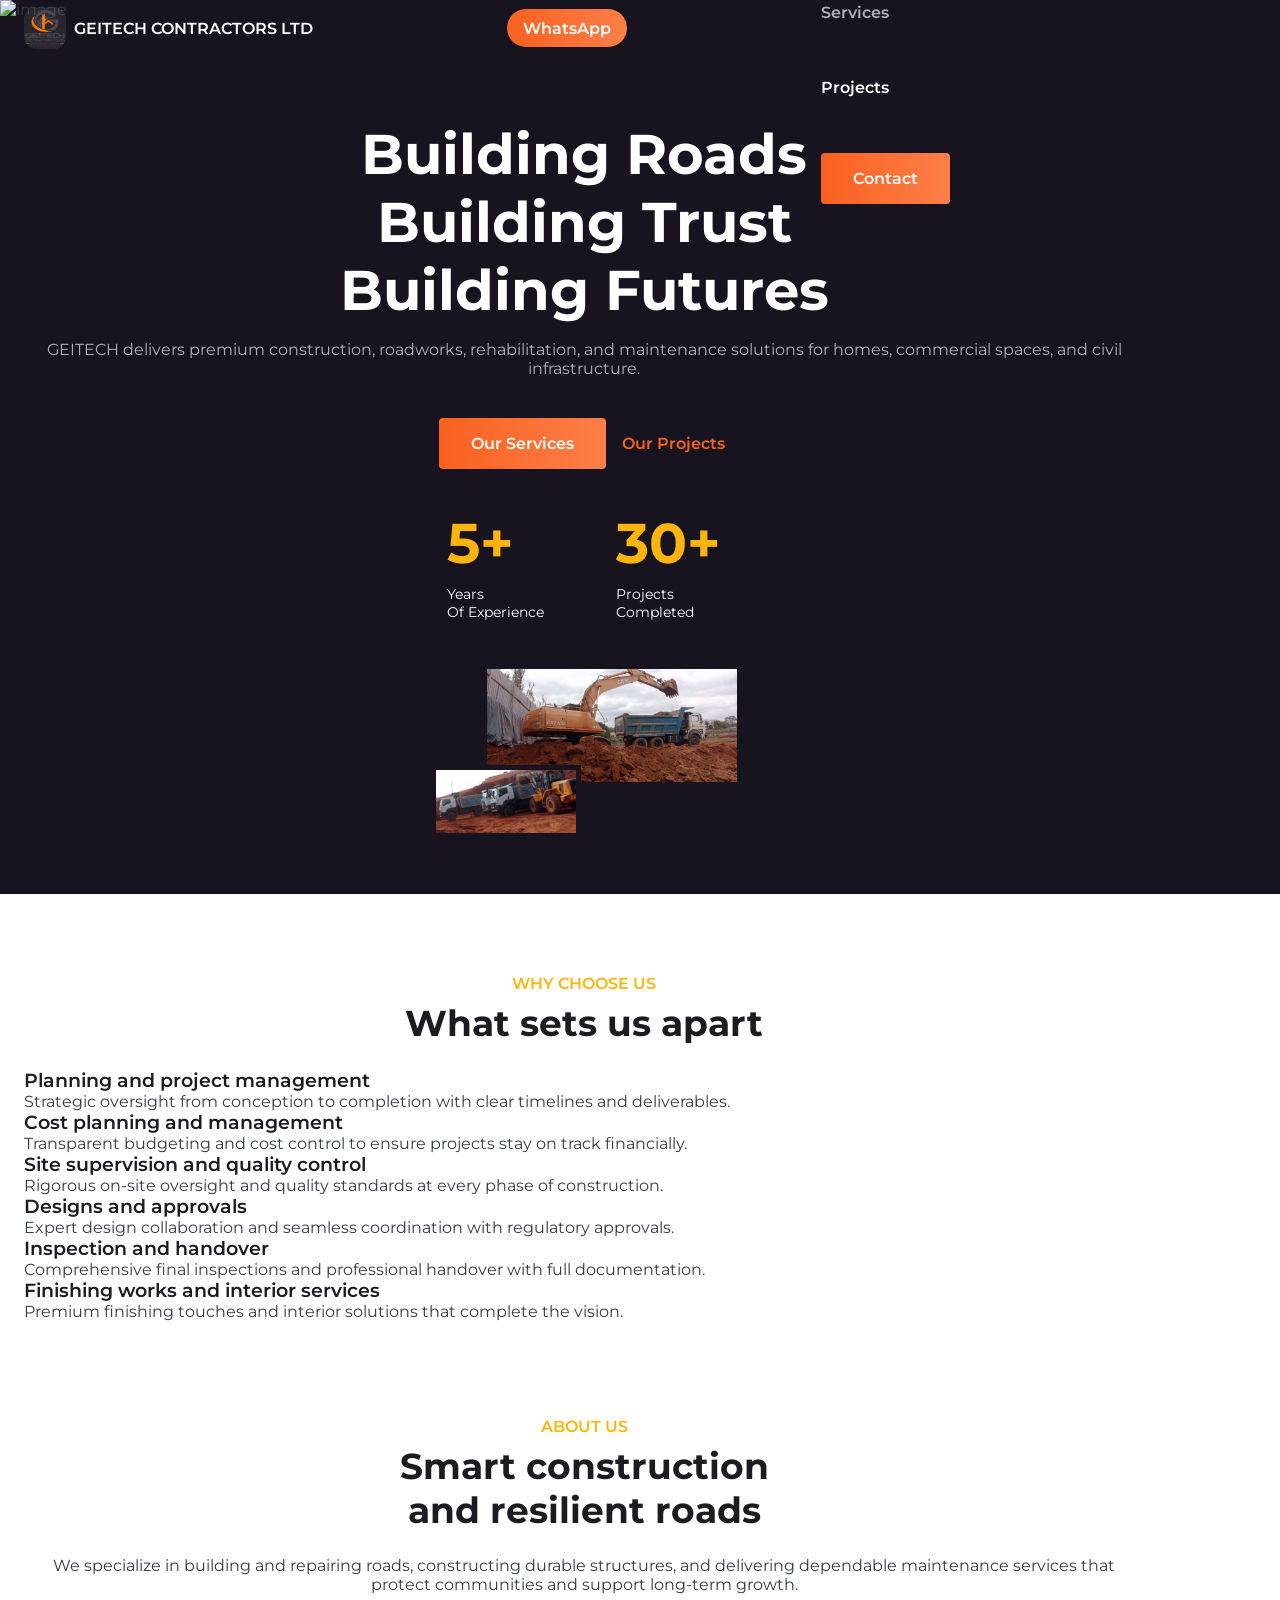
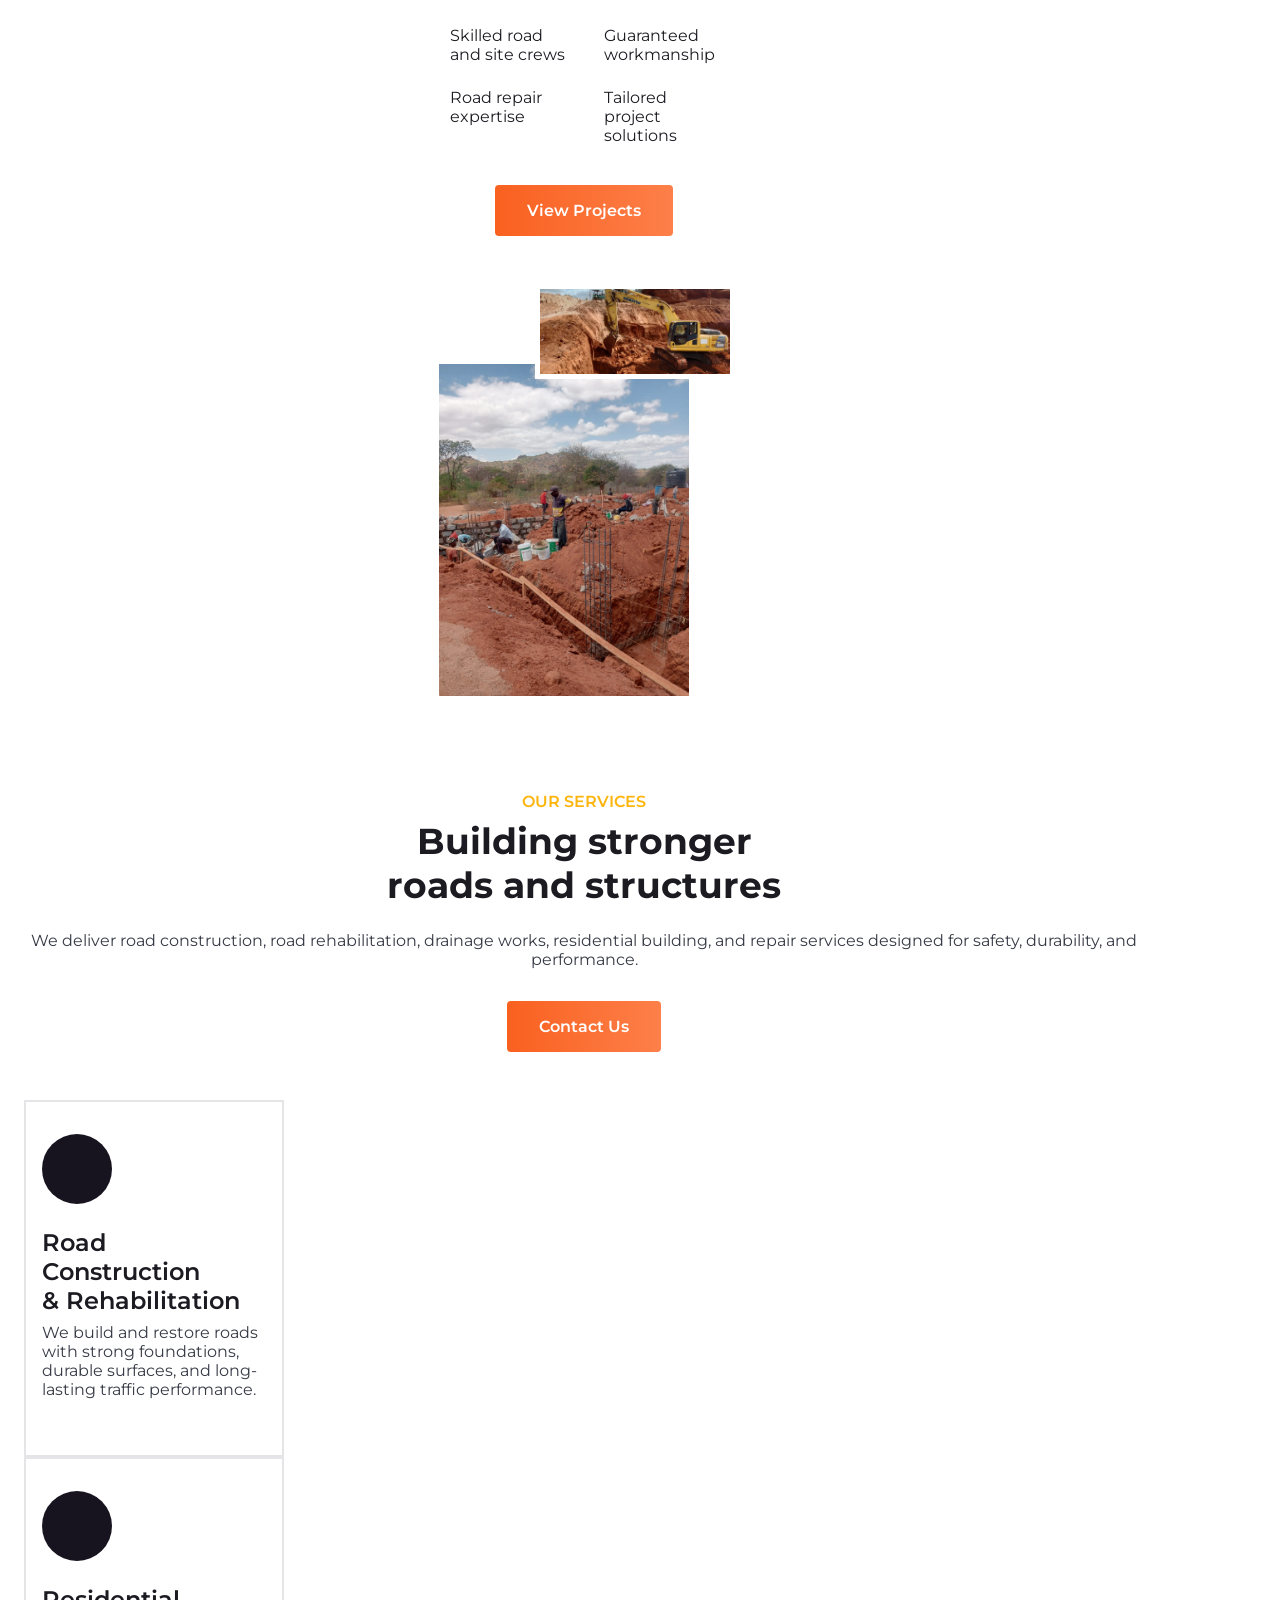
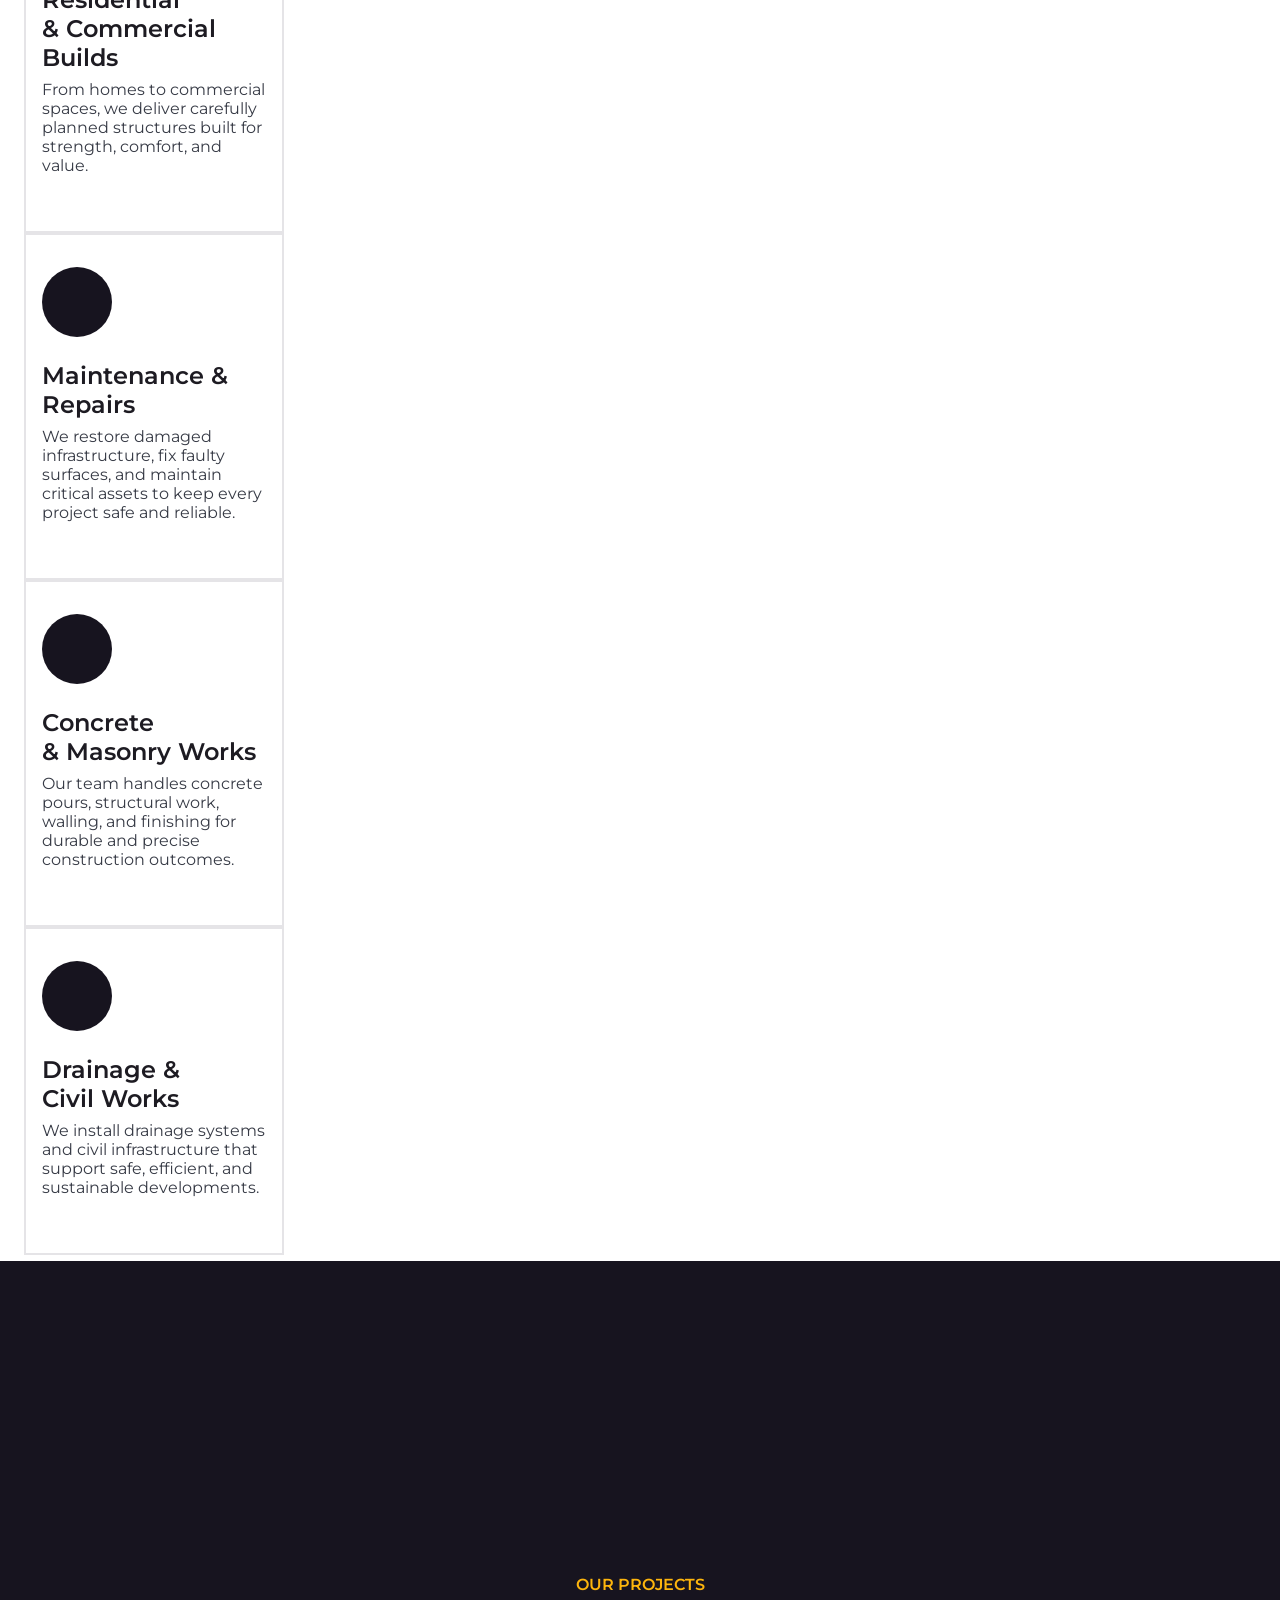
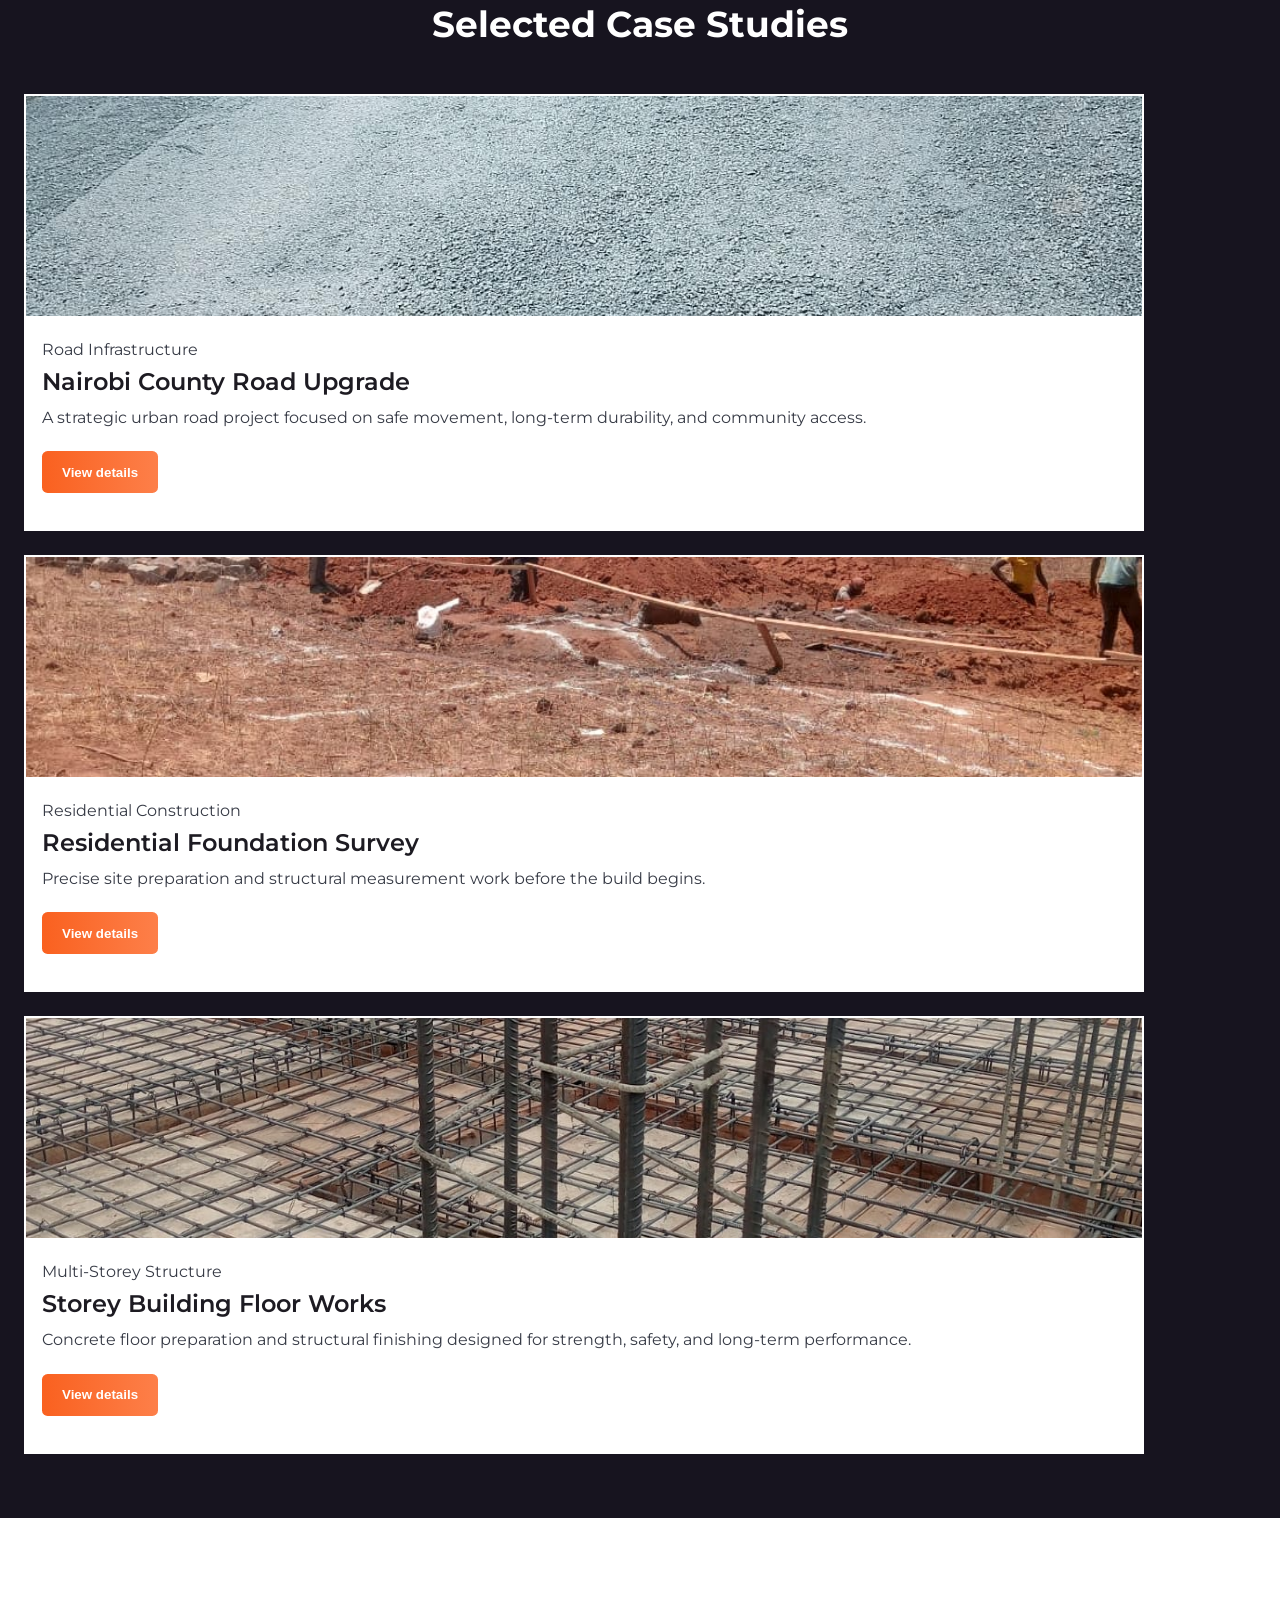
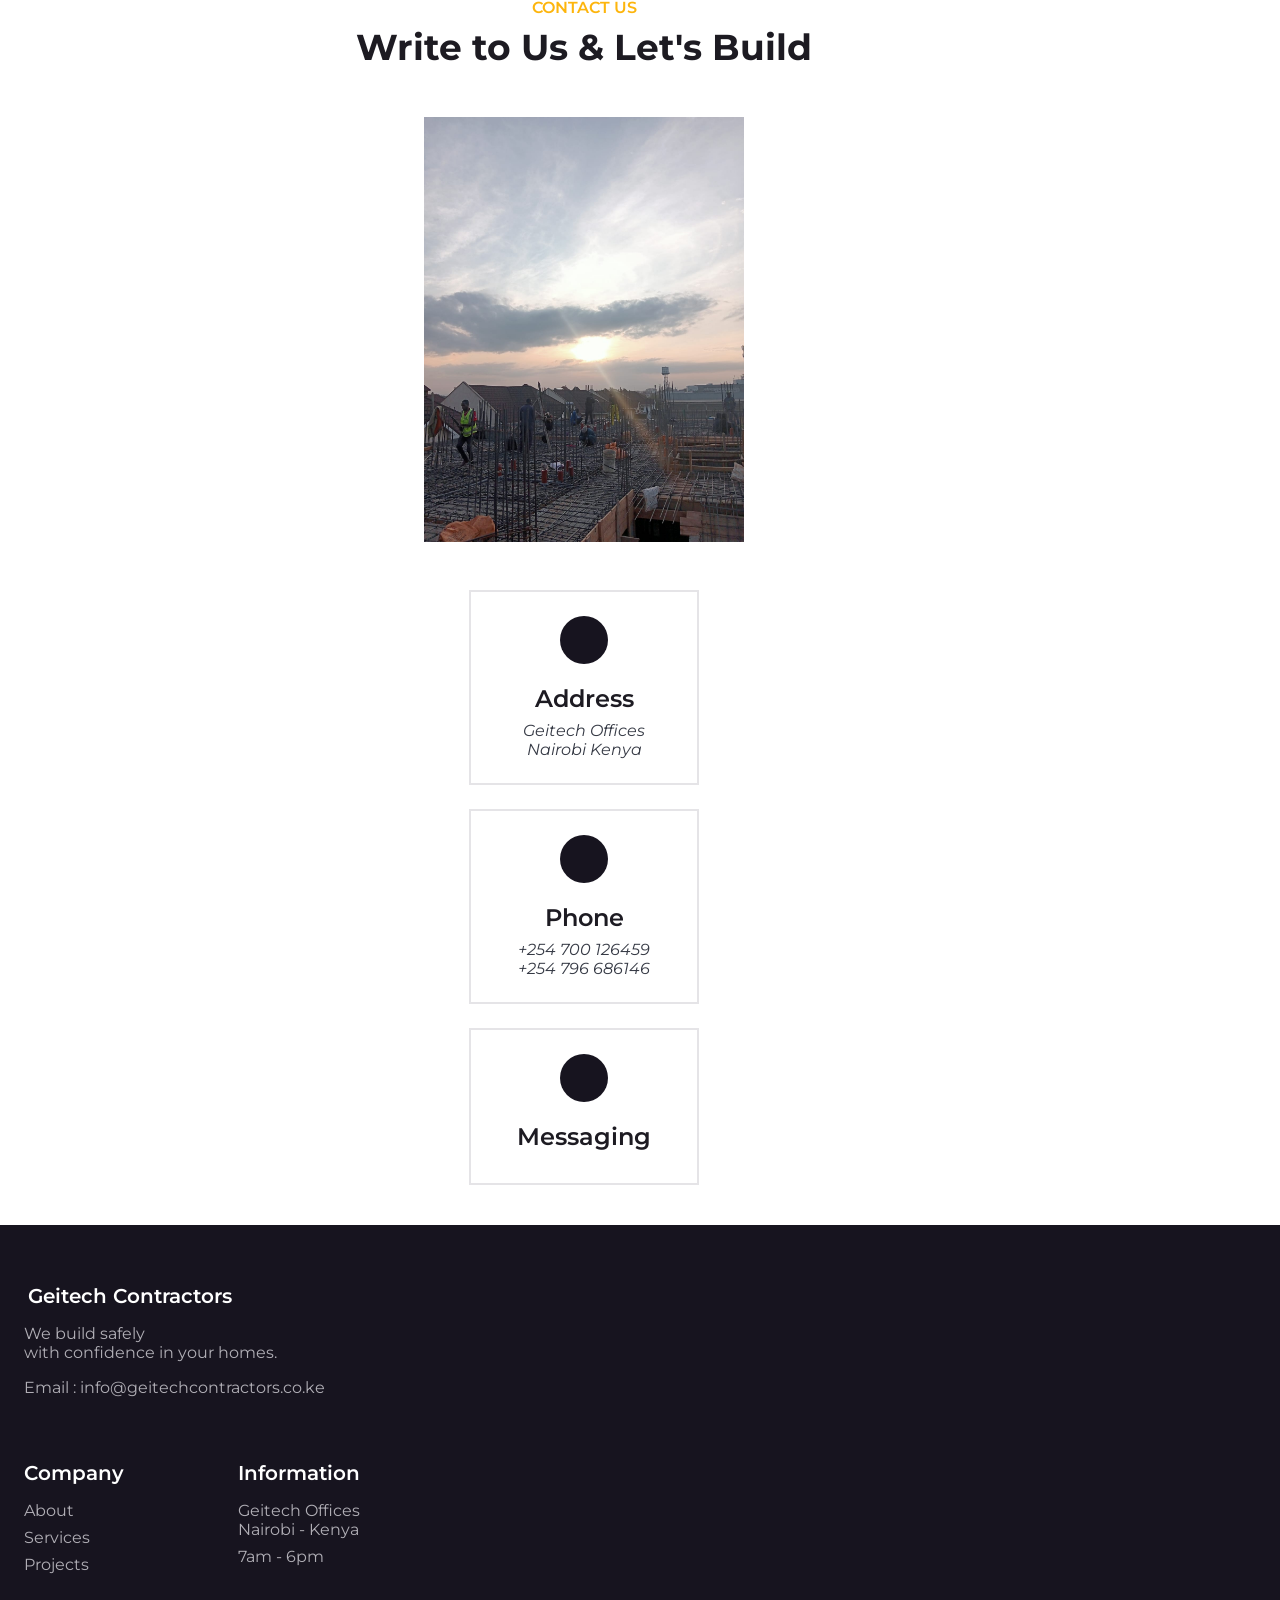
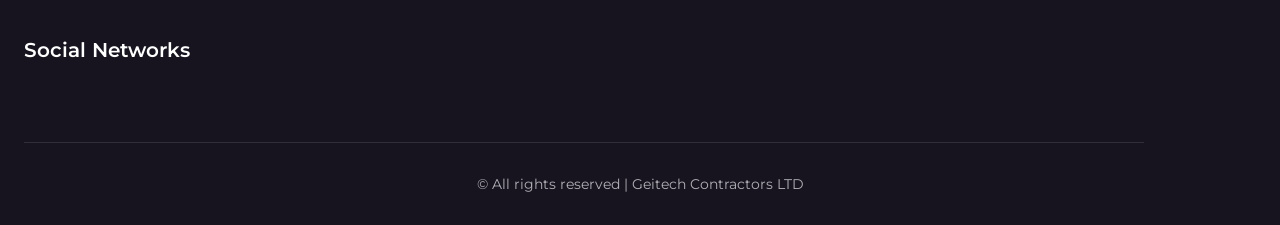
==== commit 8be2dfdd: "Update: Fix mobile stats layout, improve Why Choose Us cards, fix logo visibility, add phone numbers" ====
--- a/index.html
+++ b/index.html
@@ -33,7 +33,7 @@
         </a>
 
         <a
-          href="https://wa.me/254707912423?text=Hello%20Geitech%20Contractors%2C%20I%20would%20like%20more%20information."
+          href="https://wa.me/254700126459?text=Hello%20Geitech%20Contractors%2C%20I%20would%20like%20more%20information."
           class="nav__cta"
           target="_blank"
           rel="noopener">
@@ -56,7 +56,7 @@
 
             <li class="nav__item--dropdown">
               <button class="nav__dropdown-toggle" type="button" aria-expanded="false">
-                <span>Projects</span>
+                Projects
                 <i class="ri-arrow-down-s-line"></i>
               </button>
               <div class="nav__dropdown">
@@ -147,114 +147,56 @@
         </div>
       </section>
 
-      <!--==================== BRAND PRINCIPLES (Vision/Mission/Values) ===============-->
-      <section class="brand-principles section" id="principles">
+      <!--==================== WHY CHOOSE US ====================-->
+      <section class="why-us section" id="why-us">
         <div class="container">
-          <div class="section-heading">
-            <span class="section__subtitle">OUR FOUNDATION</span>
-            <h2 class="section__title">Built for impact. Delivered with purpose.</h2>
-          </div>
-
-          <div class="principles__grid">
-            <article class="principle-card principle-card--vision">
-              <div class="principle-card__icon">
-                <i class="ri-rocket-line"></i>
-              </div>
-              <span class="principle-card__eyebrow">Vision</span>
-              <h3>To redefine the way communities move, live, and grow.</h3>
-              <p>
-                We envision a future where every road, structure, and space reflects durability,
-                dignity, and long-term value for the people it serves.
-              </p>
-            </article>
-
-            <article class="principle-card principle-card--mission">
-              <div class="principle-card__icon">
-                <i class="ri-target-line"></i>
-              </div>
-              <span class="principle-card__eyebrow">Mission</span>
-              <h3>To deliver trusted construction solutions that stand the test of time.</h3>
-              <p>
-                We turn complex project demands into practical, high-quality outcomes through careful
-                planning, precise execution, and hands-on accountability from site to handover.
-              </p>
-            </article>
-
-            <article class="principle-card principle-card--values">
-              <div class="principle-card__icon">
-                <i class="ri-shield-star-line"></i>
-              </div>
-              <span class="principle-card__eyebrow">Values</span>
-              <h3>Built on integrity, precision, and respect for the people we serve.</h3>
-              <p>
-                We value safety, accountability, craftsmanship, and honest communication — because lasting
-                infrastructure is built by disciplined teams and trusted relationships.
-              </p>
-            </article>
-          </div>
-
-          <div class="values-strip" aria-label="Core company values">
-            <span>Integrity</span>
-            <span>Precision</span>
-            <span>Accountability</span>
-            <span>Safety</span>
-            <span>Community impact</span>
-          </div>
-        </div>
-      </section>
-
-      <!--==================== WHY GEITECH ====================-->
-      <section class="why-geitech section" id="why-us">
-        <div class="container">
-          <div class="section-heading">
-            <span class="section__subtitle">WHY CHOOSE US</span>
-            <h2 class="section__title">What sets us apart</h2>
-          </div>
-
-          <div class="geitech-features__grid">
-            <article class="feature-card">
-              <div class="feature-card__icon">
-                <i class="ri-checkbox-circle-line"></i>
+          <span class="section__subtitle">WHY CHOOSE US</span>
+          <h2 class="section__title">What sets us apart</h2>
+
+          <div class="why-us__grid">
+            <article class="why-us__card">
+              <div class="why-us__icon">
+                <i class="ri-task-plan-line"></i>
               </div>
               <h3>Planning and project management</h3>
               <p>Strategic oversight from conception to completion with clear timelines and deliverables.</p>
             </article>
 
-            <article class="feature-card">
-              <div class="feature-card__icon">
-                <i class="ri-checkbox-circle-line"></i>
+            <article class="why-us__card">
+              <div class="why-us__icon">
+                <i class="ri-funds-line"></i>
               </div>
               <h3>Cost planning and management</h3>
               <p>Transparent budgeting and cost control to ensure projects stay on track financially.</p>
             </article>
 
-            <article class="feature-card">
-              <div class="feature-card__icon">
-                <i class="ri-checkbox-circle-line"></i>
+            <article class="why-us__card">
+              <div class="why-us__icon">
+                <i class="ri-eye-line"></i>
               </div>
               <h3>Site supervision and quality control</h3>
               <p>Rigorous on-site oversight and quality standards at every phase of construction.</p>
             </article>
 
-            <article class="feature-card">
-              <div class="feature-card__icon">
-                <i class="ri-checkbox-circle-line"></i>
+            <article class="why-us__card">
+              <div class="why-us__icon">
+                <i class="ri-pencil-ruler-2-line"></i>
               </div>
               <h3>Designs and approvals</h3>
               <p>Expert design collaboration and seamless coordination with regulatory approvals.</p>
             </article>
 
-            <article class="feature-card">
-              <div class="feature-card__icon">
+            <article class="why-us__card">
+              <div class="why-us__icon">
                 <i class="ri-checkbox-circle-line"></i>
               </div>
               <h3>Inspection and handover</h3>
               <p>Comprehensive final inspections and professional handover with full documentation.</p>
             </article>
 
-            <article class="feature-card">
-              <div class="feature-card__icon">
-                <i class="ri-checkbox-circle-line"></i>
+            <article class="why-us__card">
+              <div class="why-us__icon">
+                <i class="ri-brush-line"></i>
               </div>
               <h3>Finishing works and interior services</h3>
               <p>Premium finishing touches and interior solutions that complete the vision.</p>
@@ -263,10 +205,180 @@
         </div>
       </section>
 
-      <!--==================== FEATURED PROJECTS ====================-->
-      <section class="featured-projects section" id="featured">
-        <span class="section__subtitle">RECENT WORK</span>
-        <h2 class="section__title">Featured Projects</h2>
+      <!--==================== ABOUT ====================-->
+      <section class="about section" id="about">
+        <div class="about__container container grid">
+          <div class="about__data">
+            <span class="section__subtitle">ABOUT US</span>
+            <h2 class="section__title">
+              Smart construction <br />
+              and resilient roads
+            </h2>
+
+            <p class="about__description">
+              We specialize in building and repairing roads, constructing durable structures, and delivering dependable maintenance services that protect communities and support long-term growth.
+            </p>
+
+            <ul class="about__list grid">
+              <li class="about__list-item">
+                <i class="ri-checkbox-circle-line"></i>
+                <span>Skilled road and site crews</span>
+              </li>
+
+              <li class="about__list-item">
+                <i class="ri-checkbox-circle-line"></i>
+                <span>Guaranteed workmanship</span>
+              </li>
+
+              <li class="about__list-item">
+                <i class="ri-checkbox-circle-line"></i>
+                <span>Road repair expertise</span>
+              </li>
+
+              <li class="about__list-item">
+                <i class="ri-checkbox-circle-line"></i>
+                <span>Tailored project solutions</span>
+              </li>
+            </ul>
+
+            <a href="projects.html" class="button">View Projects</a>
+          </div>
+
+          <div class="about__images">
+            <img
+              src="assets/img/about-img-1.png"
+              alt="image"
+              class="about__img-1" />
+            <img
+              src="assets/img/about-img-2.png"
+              alt="image"
+              class="about__img-2" />
+          </div>
+        </div>
+      </section>
+
+      <!--==================== SERVICES ====================-->
+      <section class="services section" id="services">
+        <div class="services__container container grid">
+          <div class="services__data">
+            <div>
+              <span class="section__subtitle">OUR SERVICES</span>
+              <h2 class="section__title">
+                Building stronger <br />
+                roads and structures
+              </h2>
+            </div>
+
+            <p class="services__description">
+              We deliver road construction, road rehabilitation, drainage works, residential building, and repair services designed for safety, durability, and performance.
+            </p>
+
+            <a href="contact.html" class="button">Contact Us</a>
+          </div>
+
+          <div class="services__swiper swiper">
+            <div class="swiper-wrapper">
+              <article class="services__card swiper-slide">
+                <div class="services__icon">
+                  <i class="ri-road-map-line"></i>
+                </div>
+
+                <h3 class="services__title">
+                  Road Construction <br />
+                  & Rehabilitation
+                </h3>
+
+                <p>
+                  We build and restore roads with strong foundations, durable surfaces,
+                  and long-lasting traffic performance.
+                </p>
+              </article>
+
+              <article class="services__card swiper-slide">
+                <div class="services__icon">
+                  <i class="ri-home-office-line"></i>
+                </div>
+
+                <h3 class="services__title">
+                  Residential <br />
+                  & Commercial Builds
+                </h3>
+
+                <p>
+                  From homes to commercial spaces, we deliver carefully planned structures
+                  built for strength, comfort, and value.
+                </p>
+              </article>
+
+              <article class="services__card swiper-slide">
+                <div class="services__icon">
+                  <i class="ri-tools-line"></i>
+                </div>
+
+                <h3 class="services__title">
+                  Maintenance & <br />
+                  Repairs
+                </h3>
+
+                <p>
+                  We restore damaged infrastructure, fix faulty surfaces, and maintain
+                  critical assets to keep every project safe and reliable.
+                </p>
+              </article>
+
+              <article class="services__card swiper-slide">
+                <div class="services__icon">
+                  <i class="ri-box-3-line"></i>
+                </div>
+
+                <h3 class="services__title">
+                  Concrete <br />
+                  & Masonry Works
+                </h3>
+
+                <p>
+                  Our team handles concrete pours, structural work, walling, and finishing
+                  for durable and precise construction outcomes.
+                </p>
+              </article>
+
+              <article class="services__card swiper-slide">
+                <div class="services__icon">
+                  <i class="ri-drop-line"></i>
+                </div>
+                <h3 class="services__title">
+                  Drainage & <br />
+                  Civil Works
+                </h3>
+
+                <p>
+                  We install drainage systems and civil infrastructure that support safe,
+                  efficient, and sustainable developments.
+                </p>
+              </article>
+            </div>
+          </div>
+
+          <!-- Nav Buttons -->
+          <div class="swiper-button-prev">
+            <i class="ri-arrow-left-line"></i>
+          </div>
+
+          <div class="swiper-button-next">
+            <i class="ri-arrow-right-line"></i>
+          </div>
+        </div>
+
+        <div class="services__shape"></div>
+      </section>
+
+      <!--==================== PROJECTS ====================-->
+      <section class="projects section" id="projects">
+        <span class="section__subtitle">OUR PROJECTS</span>
+
+        <h2 class="section__title">
+          Selected Case Studies
+        </h2>
 
         <div class="projects__container container grid">
           <article class="projects__card" data-project="road">
@@ -281,7 +393,9 @@
               <p>
                 A strategic urban road project focused on safe movement, long-term durability, and community access.
               </p>
-              <a href="projects.html" class="project__button">View all projects</a>
+              <button class="project__button" type="button" data-project="road">
+                View details
+              </button>
             </div>
           </article>
 
@@ -297,7 +411,9 @@
               <p>
                 Precise site preparation and structural measurement work before the build begins.
               </p>
-              <a href="projects.html" class="project__button">View all projects</a>
+              <button class="project__button" type="button" data-project="foundation">
+                View details
+              </button>
             </div>
           </article>
 
@@ -313,18 +429,103 @@
               <p>
                 Concrete floor preparation and structural finishing designed for strength, safety, and long-term performance.
               </p>
-              <a href="projects.html" class="project__button">View all projects</a>
+              <button class="project__button" type="button" data-project="flooring">
+                View details
+              </button>
             </div>
           </article>
         </div>
       </section>
 
-      <!--==================== CONTACT CTA ====================-->
-      <section class="contact-cta section">
+      <div class="project-modal" id="project-modal" aria-hidden="true">
+        <div class="project-modal__content">
+          <button class="project-modal__close" type="button" aria-label="Close project details">
+            <i class="ri-close-line"></i>
+          </button>
+
+          <div class="project-modal__body">
+            <img
+              id="modal-image"
+              src=""
+              alt=""
+              class="project-modal__image" />
+
+            <div class="project-modal__text">
+              <span class="section__subtitle project-modal__eyebrow" id="modal-category"></span>
+              <h3 id="modal-title"></h3>
+              <p class="project-modal__location" id="modal-location"></p>
+              <div class="project-modal__details" id="modal-details"></div>
+            </div>
+          </div>
+        </div>
+      </div>
+
+      <!--==================== CONTACT ====================-->
+      <section class="contact section" id="contact">
         <div class="container">
-          <h2 class="contact-cta__title">Ready to start your project?</h2>
-          <p class="contact-cta__description">Let's discuss your construction needs and bring your vision to life.</p>
-          <a href="contact.html" class="button contact-cta__button">Get in Touch</a>
+          <span class="section__subtitle">CONTACT US</span>
+          <h2 class="section__title">Write to Us & Let's Build</h2>
+
+          <div class="contact__container grid">
+            <img
+              src="assets/img/contact-img.png"
+              alt="image"
+              class="contact__img" />
+
+            <div class="contact__data grid">
+              <div class="contact__card">
+                <div class="contact__icon">
+                  <i class="ri-map-pin-2-line"></i>
+                </div>
+
+                <h3 class="contact__title">Address</h3>
+                <address class="contact__info">
+                  Geitech Offices <br />Nairobi Kenya
+                </address>
+              </div>
+
+              <div class="contact__card">
+                <div class="contact__icon">
+                  <i class="ri-phone-line"></i>
+                </div>
+
+                <h3 class="contact__title">Phone</h3>
+                <address class="contact__info">
+                  +254 700 126459 <br />
+                  +254 796 686146
+                </address>
+              </div>
+
+              <div class="contact__card">
+                <div class="contact__icon">
+                  <i class="ri-message-3-line"></i>
+                </div>
+
+                <h3 class="contact__title">Messaging</h3>
+                <div class="contact__social">
+                  <a
+                    href="https://api.whatsapp.com/send?phone=254700126459&text=Hello, I would like more information on your Construction services!"
+                    target="_blank"
+                    class="contact__social-link">
+                    <i class="ri-whatsapp-line"></i>
+                  </a>
+                  <a
+                    href="https://www.messenger.com/"
+                    target="_blank"
+                    class="contact__social-link">
+                    <i class="ri-messenger-line"></i>
+                  </a>
+
+                  <a
+                    href="https://telegram.org/"
+                    target="_blank"
+                    class="contact__social-link">
+                    <i class="ri-telegram-line"></i>
+                  </a>
+                </div>
+              </div>
+            </div>
+          </div>
         </div>
       </section>
     </main>
@@ -354,14 +555,14 @@
 
             <ul class="footer__links">
               <li>
-                <a href="about.html" class="footer__link">About</a>
+                <a href="#about" class="footer__link">About</a>
               </li>
 
               <li>
-                <a href="services.html" class="footer__link">Services</a>
+                <a href="#services" class="footer__link">Services</a>
               </li>
               <li>
-                <a href="projects.html" class="footer__link">Projects</a>
+                <a href="#projects" class="footer__link">Projects</a>
               </li>
             </ul>
           </div>
